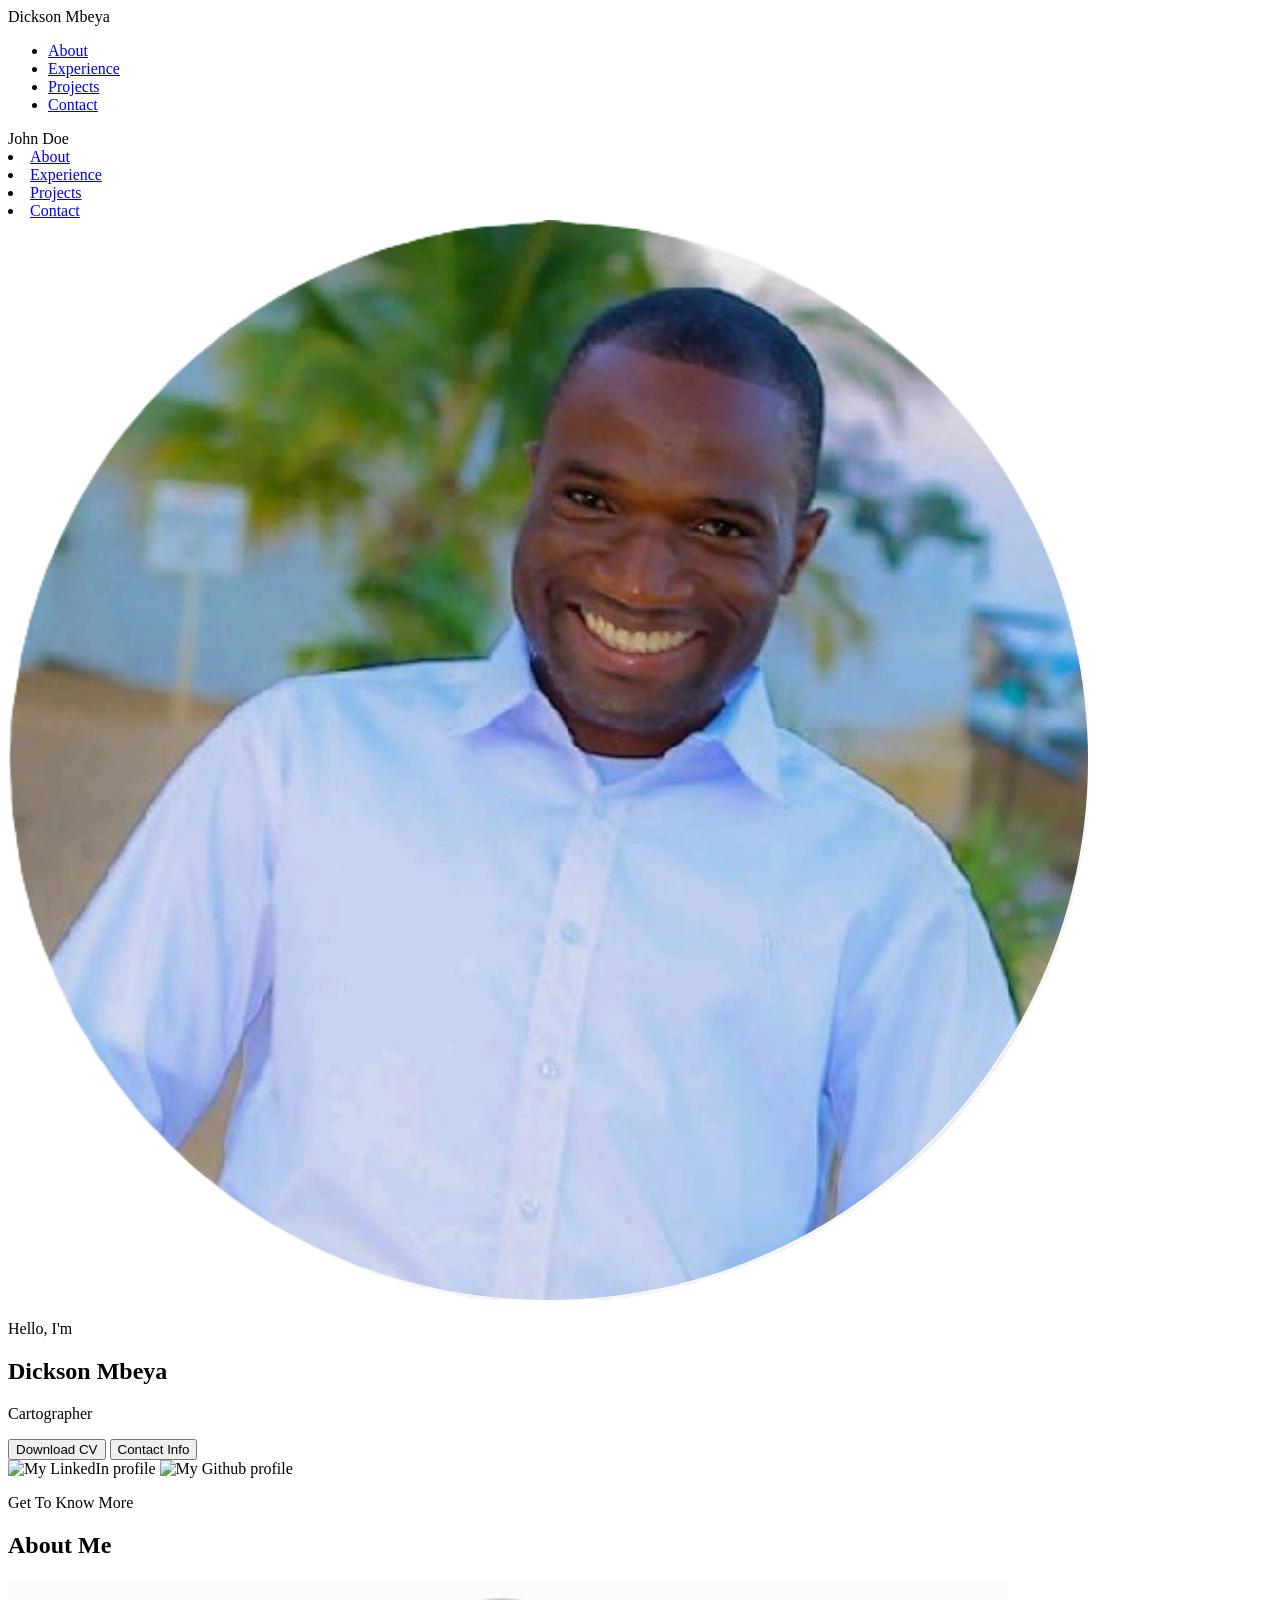
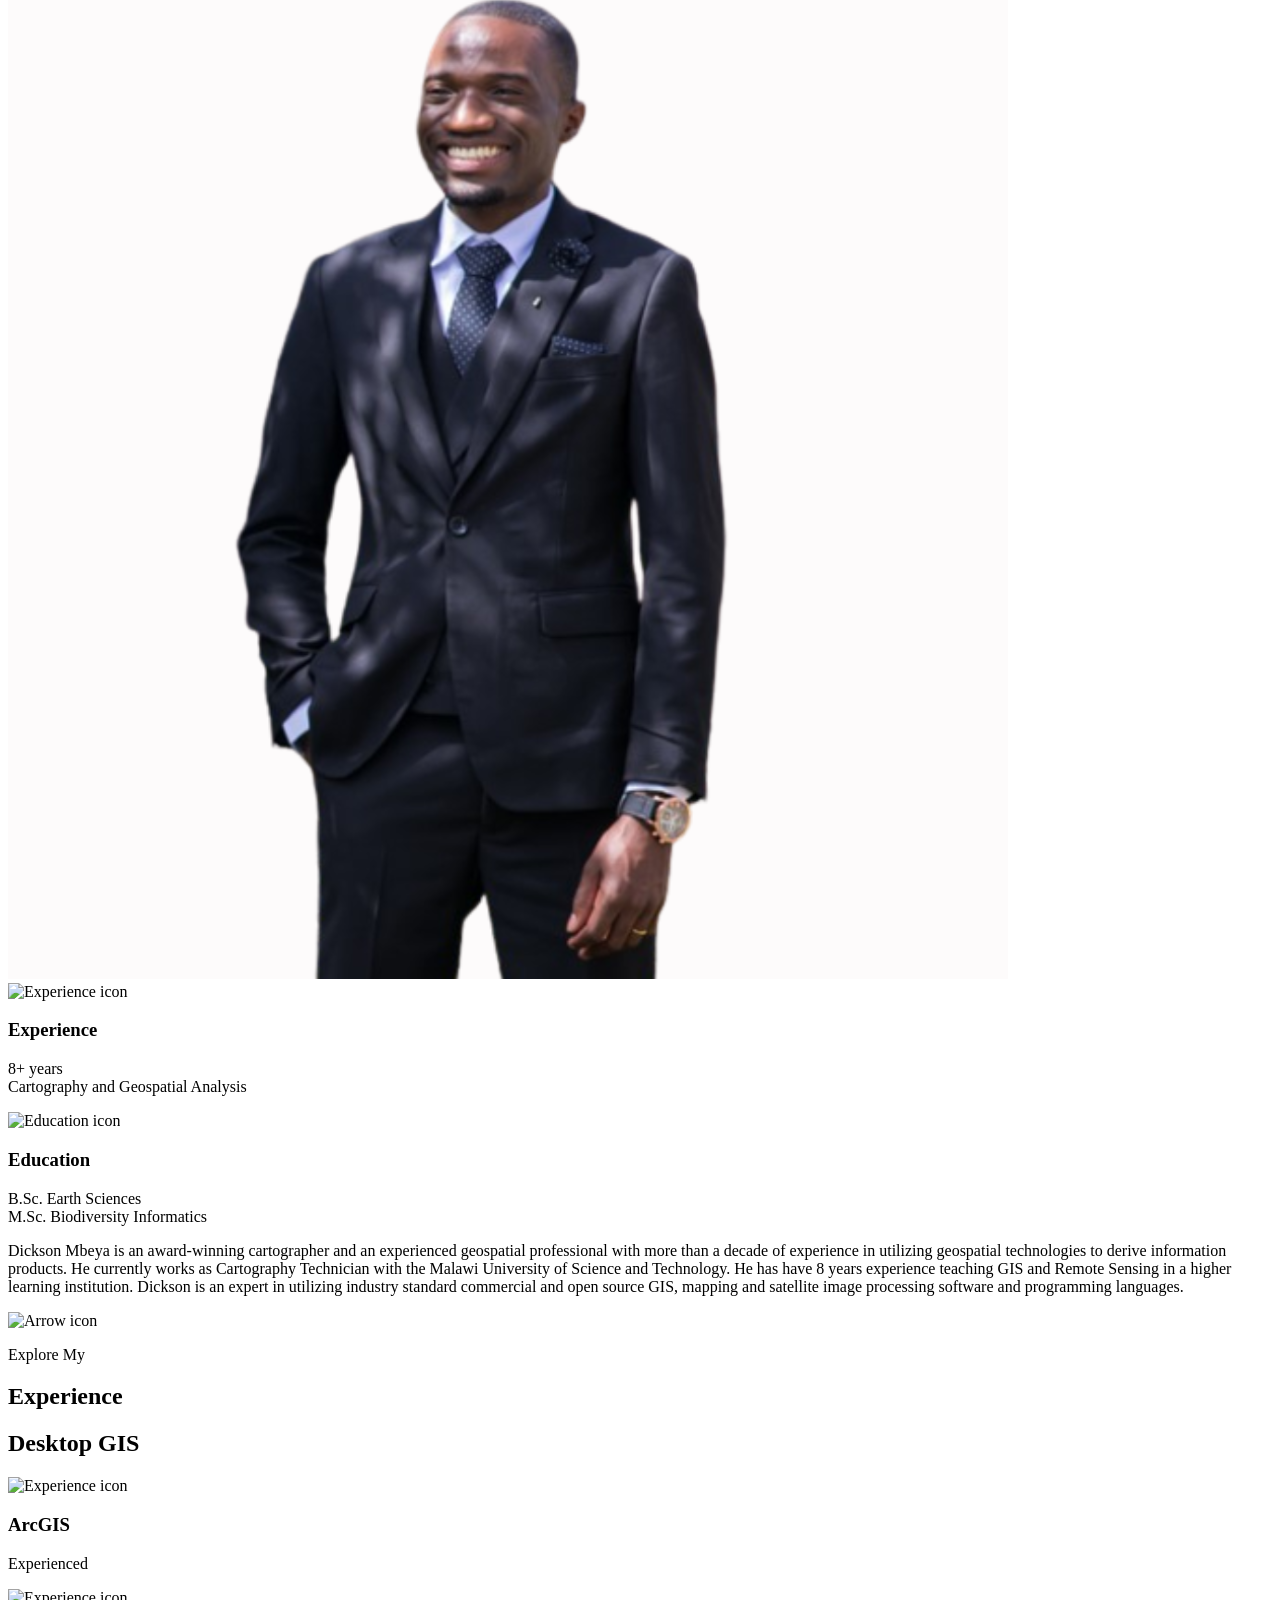
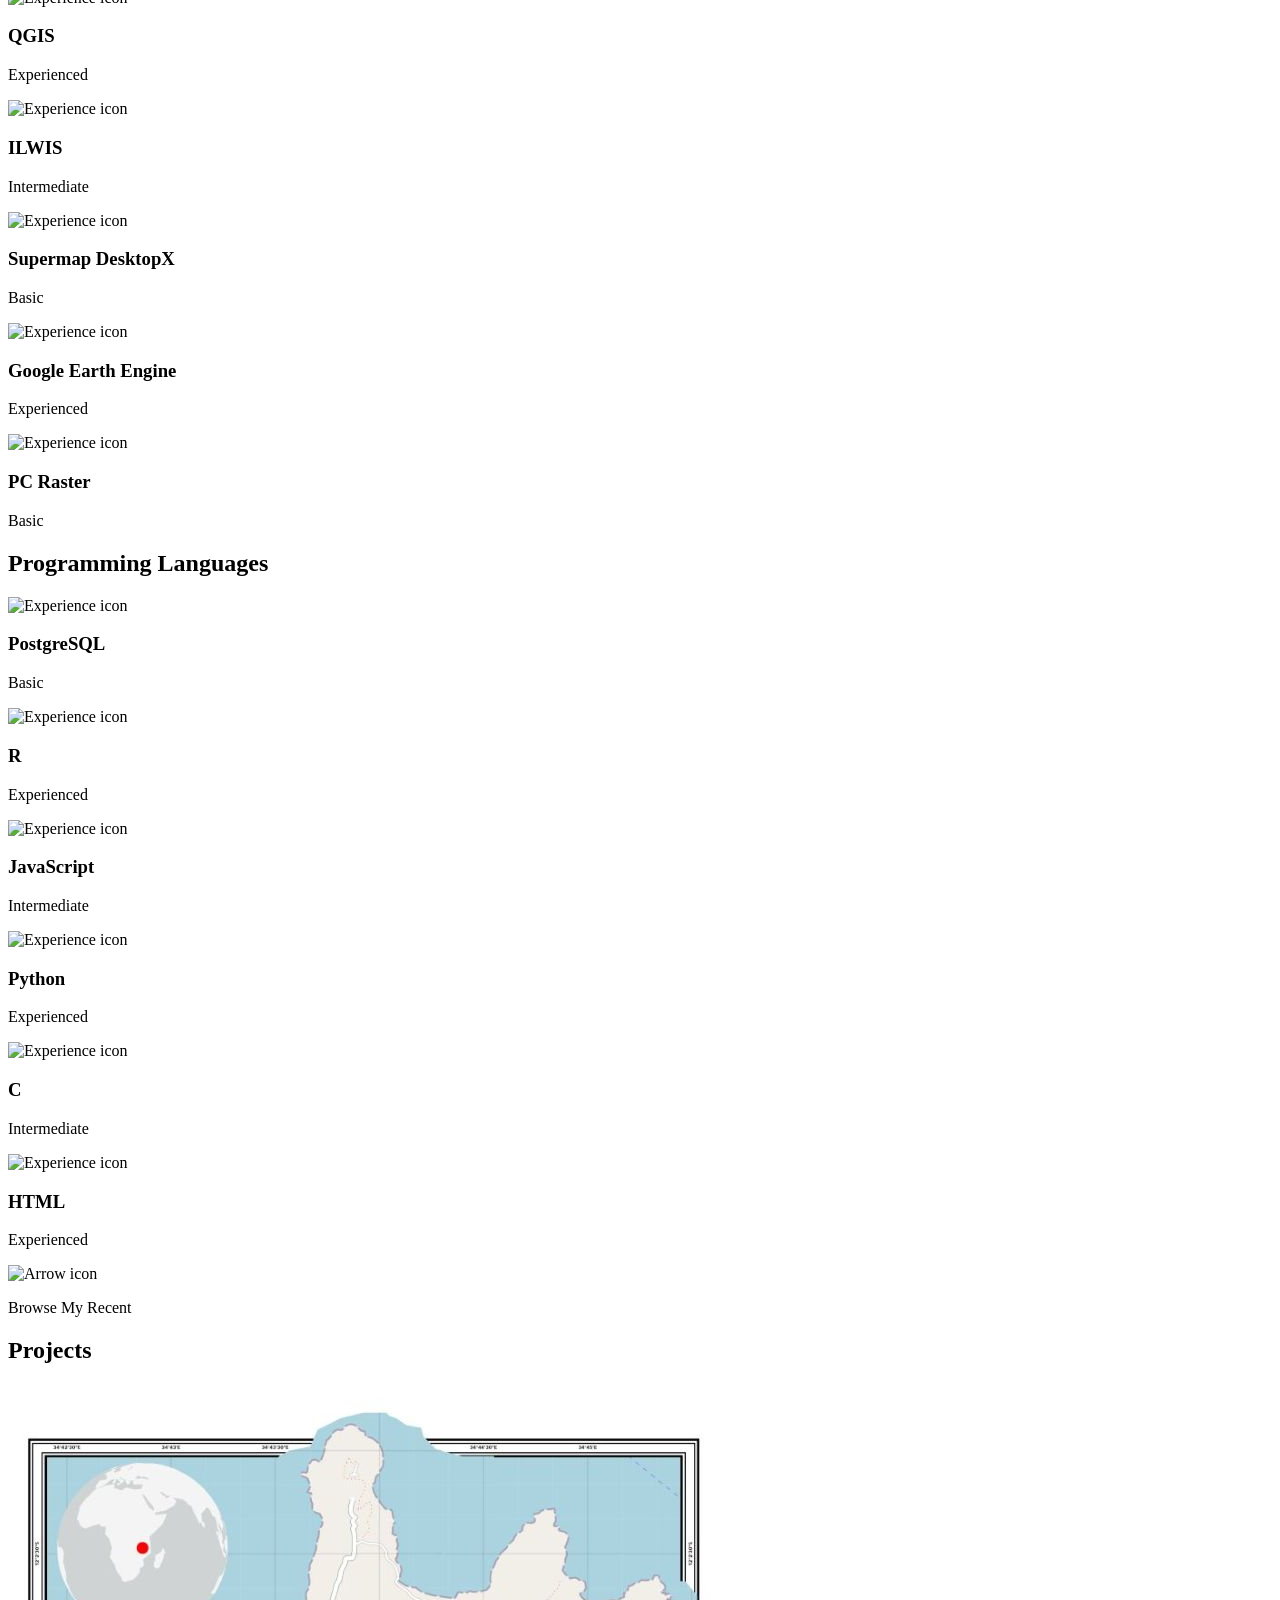
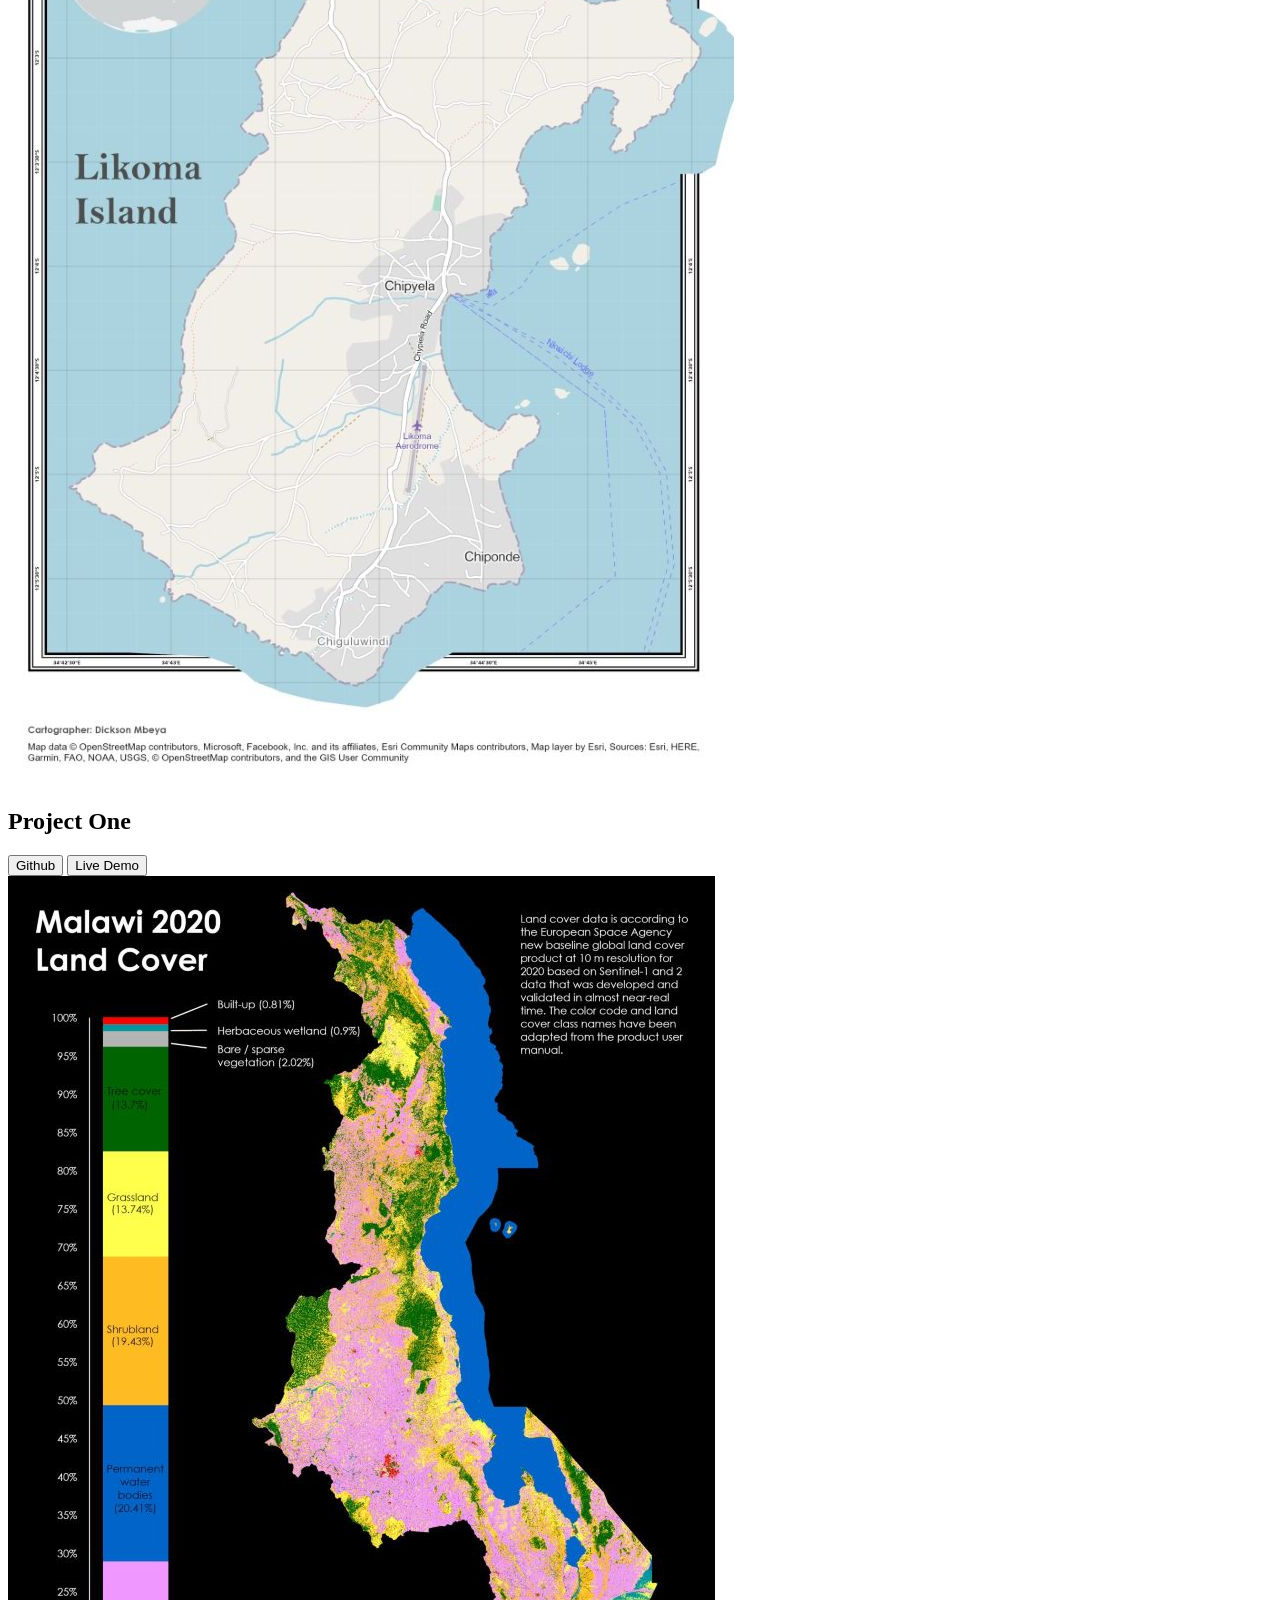
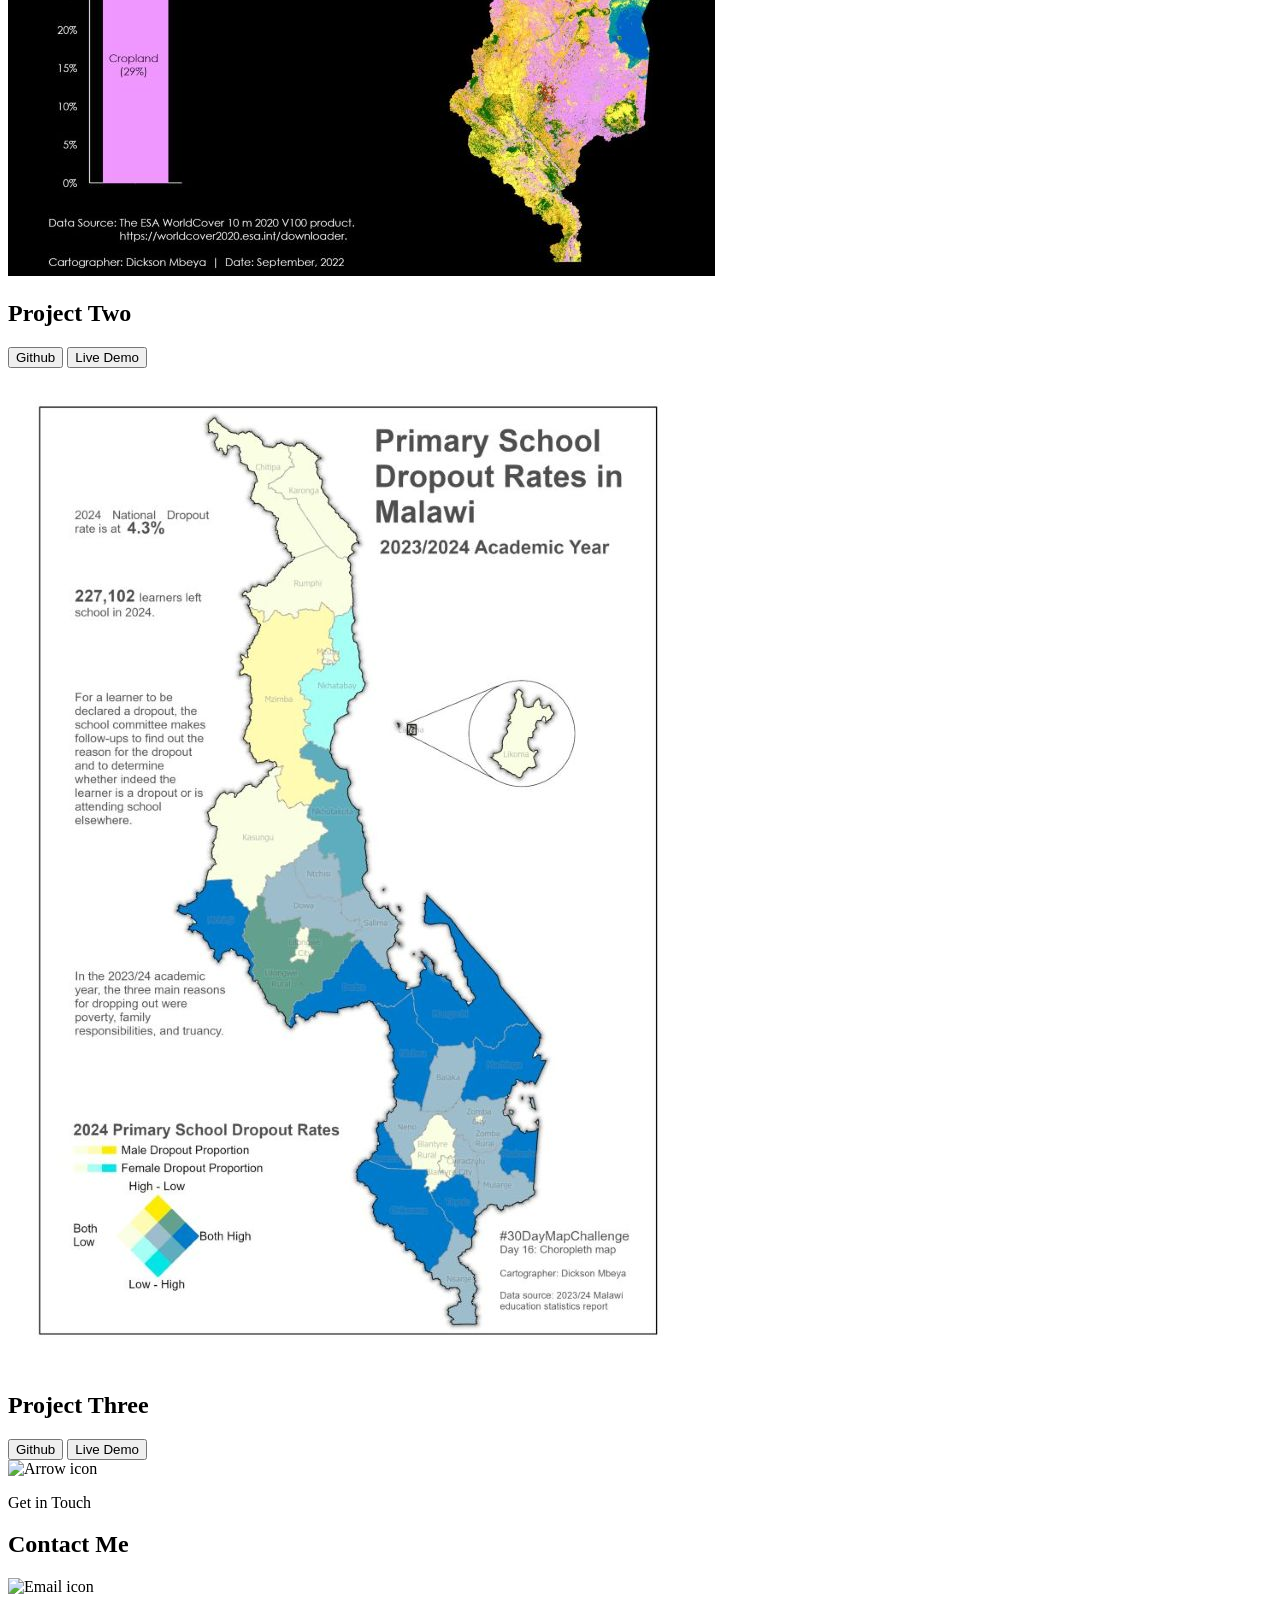
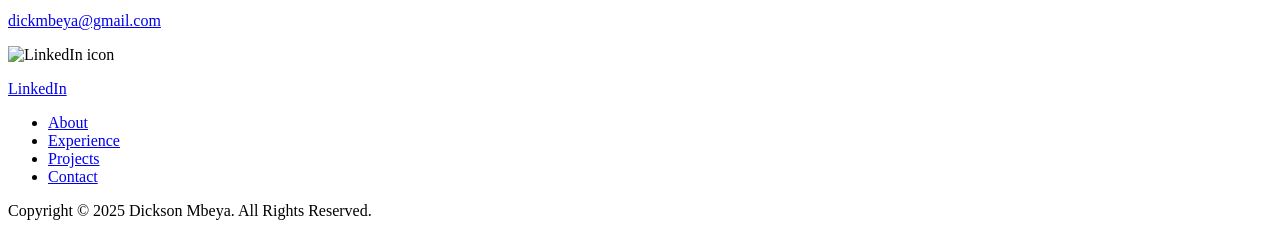
==== index.html @ e1d74cba "Add files via upload" ====
<!DOCTYPE html>
<html lang="en">
  <head>
    <meta charset="UTF-8" />
    <meta http-equiv="X-UA-Compatible" content="IE=edge" />
    <meta name="viewport" content="width=device-width, initial-scale=1.0" />
    <title>My Portfolio</title>
    <link rel="stylesheet" href="style.css" />
    <link rel="stylesheet" href="mediaqueries.css" />
  </head>
  <body>
    <nav id="desktop-nav">
      <div class="logo">Dickson Mbeya</div>
      <div>
        <ul class="nav-links">
          <li><a href="#about">About</a></li>
          <li><a href="#experience">Experience</a></li>
          <li><a href="#projects">Projects</a></li>
          <li><a href="#contact">Contact</a></li>
        </ul>
      </div>
    </nav>
    <nav id="hamburger-nav">
      <div class="logo">John Doe</div>
      <div class="hamburger-menu">
        <div class="hamburger-icon" onclick="toggleMenu()">
          <span></span>
          <span></span>
          <span></span>
        </div>
        <div class="menu-links">
          <li><a href="#about" onclick="toggleMenu()">About</a></li>
          <li><a href="#experience" onclick="toggleMenu()">Experience</a></li>
          <li><a href="#projects" onclick="toggleMenu()">Projects</a></li>
          <li><a href="#contact" onclick="toggleMenu()">Contact</a></li>
        </div>
      </div>
    </nav>
    <section id="profile">
      <div class="section__pic-container">
        <img src="./assets/profile-picture.png" alt="Dickson Mbeya profile picture" />
      </div>
      <div class="section__text">
        <p class="section__text__p1">Hello, I'm</p>
        <h1 class="title">Dickson Mbeya</h1>
        <p class="section__text__p2">Cartographer</p>
        <div class="btn-container">
          <button
            class="btn btn-color-2"
            onclick="window.open('./assets/dickson-mbeya-resume.pdf')"
          >
            Download CV
          </button>
          <button class="btn btn-color-1" onclick="location.href='#contact'">
            Contact Info
          </button>
        </div>
        <div id="socials-container">
          <img
            src="./assets/linkedin.png"
            alt="My LinkedIn profile"
            class="icon"
            onclick="location.href='https://linkedin.com/in/dickson-mbeya'"
          />
          <img
            src="./assets/github.png"
            alt="My Github profile"
            class="icon"
            onclick="location.href='https://github.com/dickson-mbeya'"
          />
        </div>
      </div>
    </section>
    <section id="about">
      <p class="section__text__p1">Get To Know More</p>
      <h1 class="title">About Me</h1>
      <div class="section-container">
        <div class="section__pic-container">
          <img
            src="./assets/about-picture.png"
            alt="Profile picture"
            class="about-pic"
          />
        </div>
        <div class="about-details-container">
          <div class="about-containers">
            <div class="details-container">
              <img
                src="./assets/experience.png"
                alt="Experience icon"
                class="icon"
              />
              <h3>Experience</h3>
              <p>8+ years <br />Cartography and Geospatial Analysis</p>
            </div>
            <div class="details-container">
              <img
                src="./assets/education.png"
                alt="Education icon"
                class="icon"
              />
              <h3>Education</h3>
              <p>B.Sc. Earth Sciences<br />M.Sc. Biodiversity Informatics</p>
            </div>
          </div>
          <div class="text-container">
            <p>
              Dickson Mbeya is an award-winning cartographer and an experienced 
              geospatial professional with more than a decade of experience in 
              utilizing geospatial technologies to derive information products. 
              He currently works as Cartography Technician with the Malawi
              University of Science and Technology. 
              He has have 8 years experience teaching GIS and Remote Sensing in 
              a higher learning institution. Dickson is an expert in utilizing
              industry standard commercial and open source GIS, mapping and 
              satellite image processing software and programming languages.
            </p>
          </div>
        </div>
      </div>
      <img
        src="./assets/arrow.png"
        alt="Arrow icon"
        class="icon arrow"
        onclick="location.href='./#experience'"
      />
    </section>
    <section id="experience">
      <p class="section__text__p1">Explore My</p>
      <h1 class="title">Experience</h1>
      <div class="experience-details-container">
        <div class="about-containers">
          <div class="details-container">
            <h2 class="experience-sub-title">Desktop GIS</h2>
            <div class="article-container">
              <article>
                <img
                  src="./assets/checkmark.png"
                  alt="Experience icon"
                  class="icon"
                />
                <div>
                  <h3>ArcGIS</h3>
                  <p>Experienced</p>
                </div>
              </article>
              <article>
                <img
                  src="./assets/checkmark.png"
                  alt="Experience icon"
                  class="icon"
                />
                <div>
                  <h3>QGIS</h3>
                  <p>Experienced</p>
                </div>
              </article>
              <article>
                <img
                  src="./assets/checkmark.png"
                  alt="Experience icon"
                  class="icon"
                />
                <div>
                  <h3>ILWIS</h3>
                  <p>Intermediate</p>
                </div>
              </article>
              <article>
                <img
                  src="./assets/checkmark.png"
                  alt="Experience icon"
                  class="icon"
                />
                <div>
                  <h3>Supermap DesktopX</h3>
                  <p>Basic</p>
                </div>
              </article>
              <article>
                <img
                  src="./assets/checkmark.png"
                  alt="Experience icon"
                  class="icon"
                />
                <div>
                  <h3>Google Earth Engine</h3>
                  <p>Experienced</p>
                </div>
              </article>
              <article>
                <img
                  src="./assets/checkmark.png"
                  alt="Experience icon"
                  class="icon"
                />
                <div>
                  <h3>PC Raster</h3>
                  <p>Basic</p>
                </div>
              </article>
            </div>
          </div>
          <div class="details-container">
            <h2 class="experience-sub-title">Programming Languages</h2>
            <div class="article-container">
              <article>
                <img
                  src="./assets/checkmark.png"
                  alt="Experience icon"
                  class="icon"
                />
                <div>
                  <h3>PostgreSQL</h3>
                  <p>Basic</p>
                </div>
              </article>
              <article>
                <img
                  src="./assets/checkmark.png"
                  alt="Experience icon"
                  class="icon"
                />
                <div>
                  <h3>R</h3>
                  <p>Experienced</p>
                </div>
              </article>
              <article>
                <img
                  src="./assets/checkmark.png"
                  alt="Experience icon"
                  class="icon"
                />
                <div>
                  <h3>JavaScript</h3>
                  <p>Intermediate</p>
                </div>
              </article>
              <article>
                <img
                  src="./assets/checkmark.png"
                  alt="Experience icon"
                  class="icon"
                />
                <div>
                  <h3>Python</h3>
                  <p>Experienced</p>
                </div>
              </article>
                            <article>
                <img
                  src="./assets/checkmark.png"
                  alt="Experience icon"
                  class="icon"
                />
                <div>
                  <h3>C</h3>
                  <p>Intermediate</p>
                </div>
              </article>
                            <article>
                <img
                  src="./assets/checkmark.png"
                  alt="Experience icon"
                  class="icon"
                />
                <div>
                  <h3>HTML</h3>
                  <p>Experienced</p>
                </div>
              </article>
            </div>
          </div>
        </div>
      </div>
      <img
        src="./assets/arrow.png"
        alt="Arrow icon"
        class="icon arrow"
        onclick="location.href='./#projects'"
      />
    </section>
    <section id="projects">
      <p class="section__text__p1">Browse My Recent</p>
      <h1 class="title">Projects</h1>
      <div class="experience-details-container">
        <div class="about-containers">
          <div class="details-container color-container">
            <div class="article-container">
              <img
                src="./assets/likoma.jpg"
                alt="Map for African cities"
                class="project-img"
              />
            </div>
            <h2 class="experience-sub-title project-title">Project One</h2>
            <div class="btn-container">
              <button
                class="btn btn-color-2 project-btn"
                onclick="location.href='https://github.com/'"
              >
                Github
              </button>
              <button
                class="btn btn-color-2 project-btn"
                onclick="location.href='https://github.com/'"
              >
                Live Demo
              </button>
            </div>
          </div>
          <div class="details-container color-container">
            <div class="article-container">
              <img
                src="./assets/landcover.jpg"
                alt="Project 2"
                class="project-img"
              />
            </div>
            <h2 class="experience-sub-title project-title">Project Two</h2>
            <div class="btn-container">
              <button
                class="btn btn-color-2 project-btn"
                onclick="location.href='https://github.com/'"
              >
                Github
              </button>
              <button
                class="btn btn-color-2 project-btn"
                onclick="location.href='https://github.com/'"
              >
                Live Demo
              </button>
            </div>
          </div>
          <div class="details-container color-container">
            <div class="article-container">
              <img
                src="./assets/mw-schools.jpg"
                alt="Project 3"
                class="project-img"
              />
            </div>
            <h2 class="experience-sub-title project-title">Project Three</h2>
            <div class="btn-container">
              <button
                class="btn btn-color-2 project-btn"
                onclick="location.href='https://github.com/'"
              >
                Github
              </button>
              <button
                class="btn btn-color-2 project-btn"
                onclick="location.href='https://github.com/'"
              >
                Live Demo
              </button>
            </div>
          </div>
        </div>
      </div>
      <img
        src="./assets/arrow.png"
        alt="Arrow icon"
        class="icon arrow"
        onclick="location.href='./#contact'"
      />
    </section>
    <section id="contact">
      <p class="section__text__p1">Get in Touch</p>
      <h1 class="title">Contact Me</h1>
      <div class="contact-info-upper-container">
        <div class="contact-info-container">
          <img
            src="./assets/email.png"
            alt="Email icon"
            class="icon contact-icon email-icon"
          />
          <p><a href="mailto:examplemail@gmail.com">dickmbeya@gmail.com</a></p>
        </div>
        <div class="contact-info-container">
          <img
            src="./assets/linkedin.png"
            alt="LinkedIn icon"
            class="icon contact-icon"
          />
          <p><a href="https://www.linkedin.com/in/dickson-mbeya">LinkedIn</a></p>
        </div>
      </div>
    </section>
    <footer>
      <nav>
        <div class="nav-links-container">
          <ul class="nav-links">
            <li><a href="#about">About</a></li>
            <li><a href="#experience">Experience</a></li>
            <li><a href="#projects">Projects</a></li>
            <li><a href="#contact">Contact</a></li>
          </ul>
        </div>
      </nav>
      <p>Copyright &#169; 2025 Dickson Mbeya. All Rights Reserved.</p>
    </footer>
    <script src="script.js"></script>
  </body>
</html>
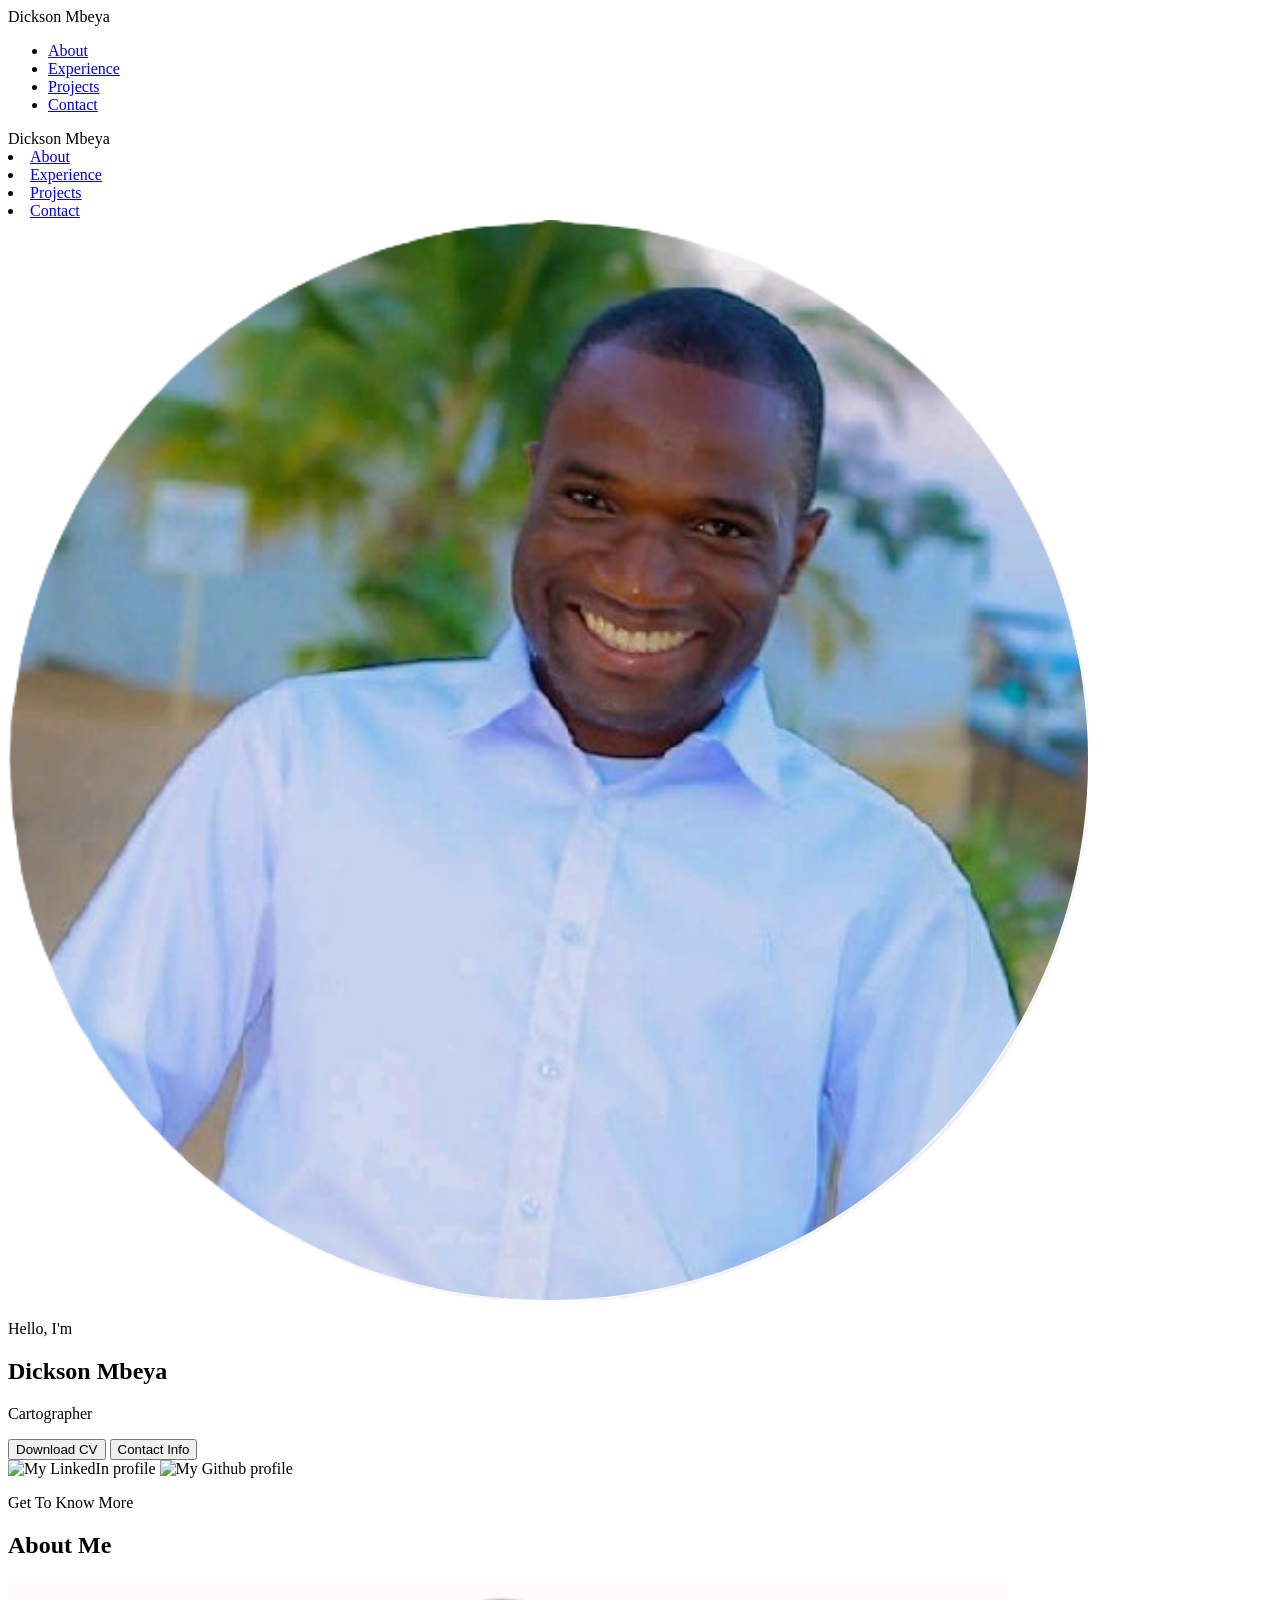
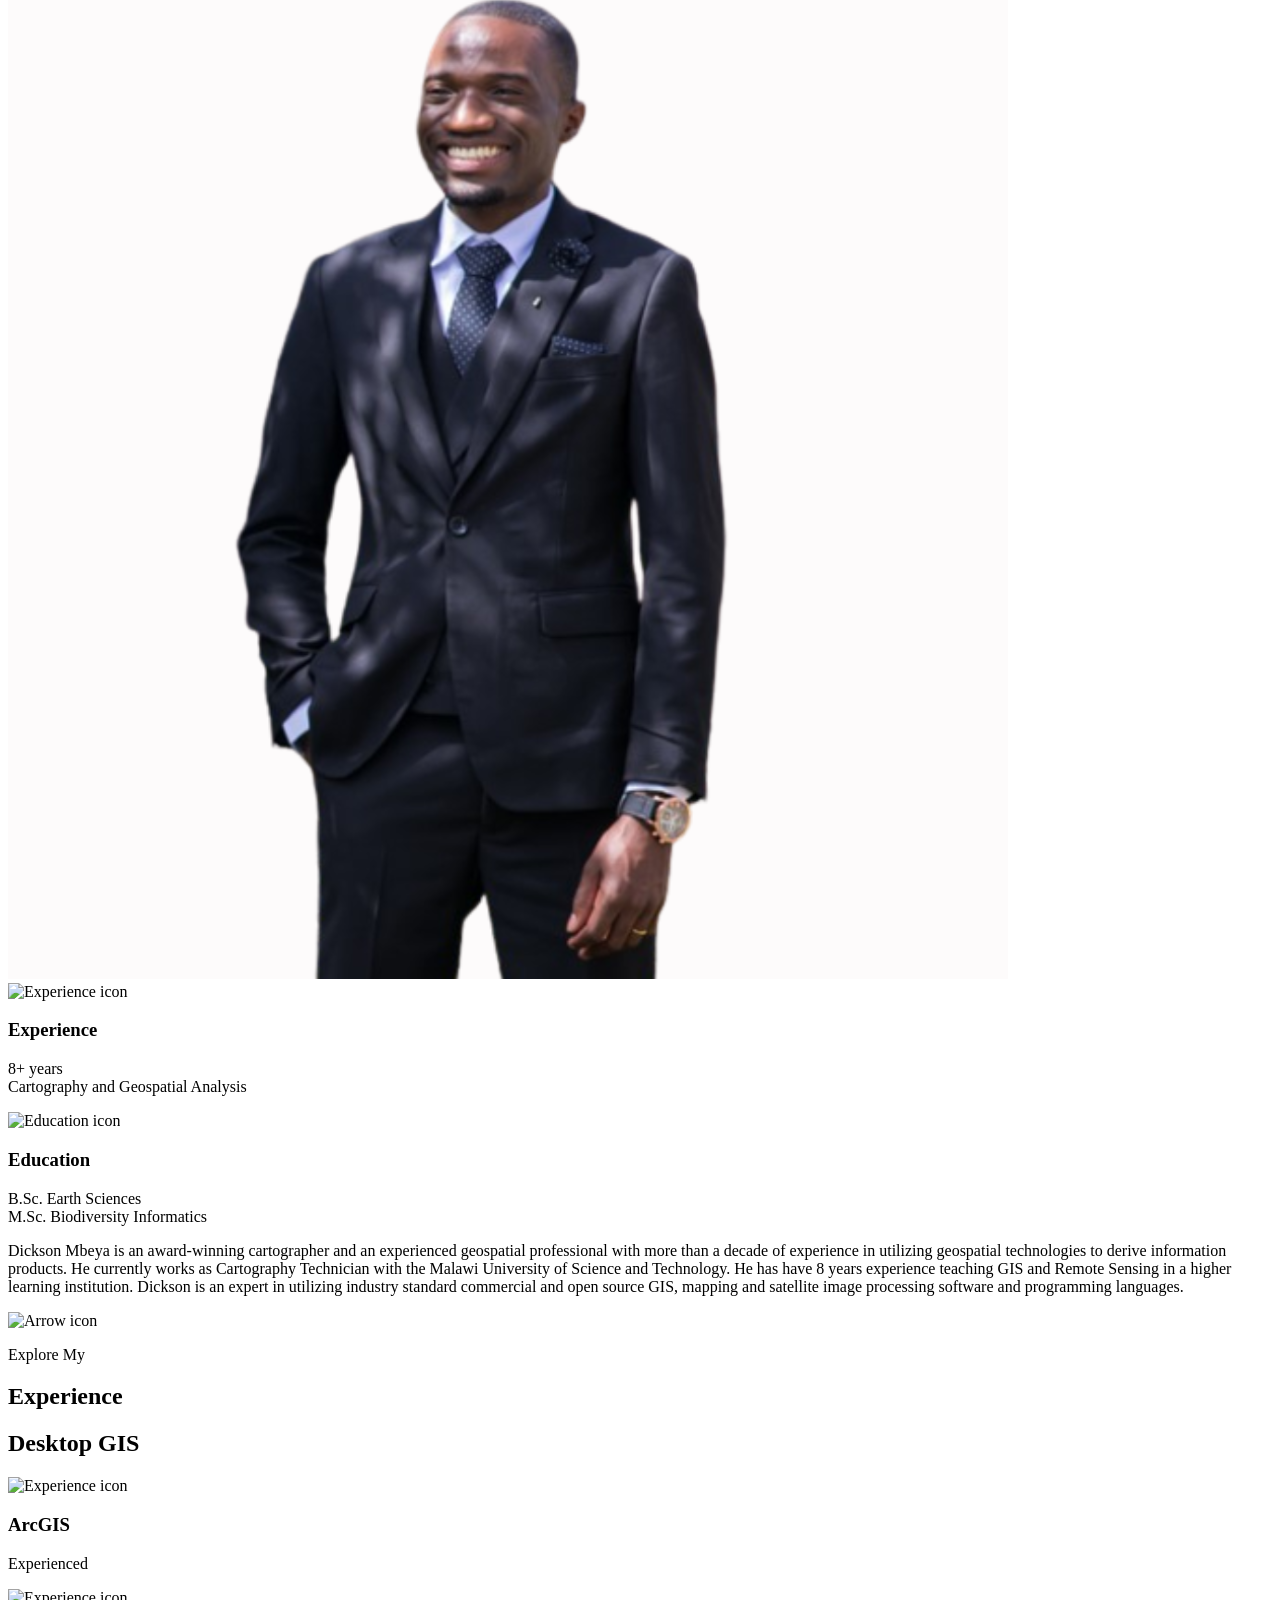
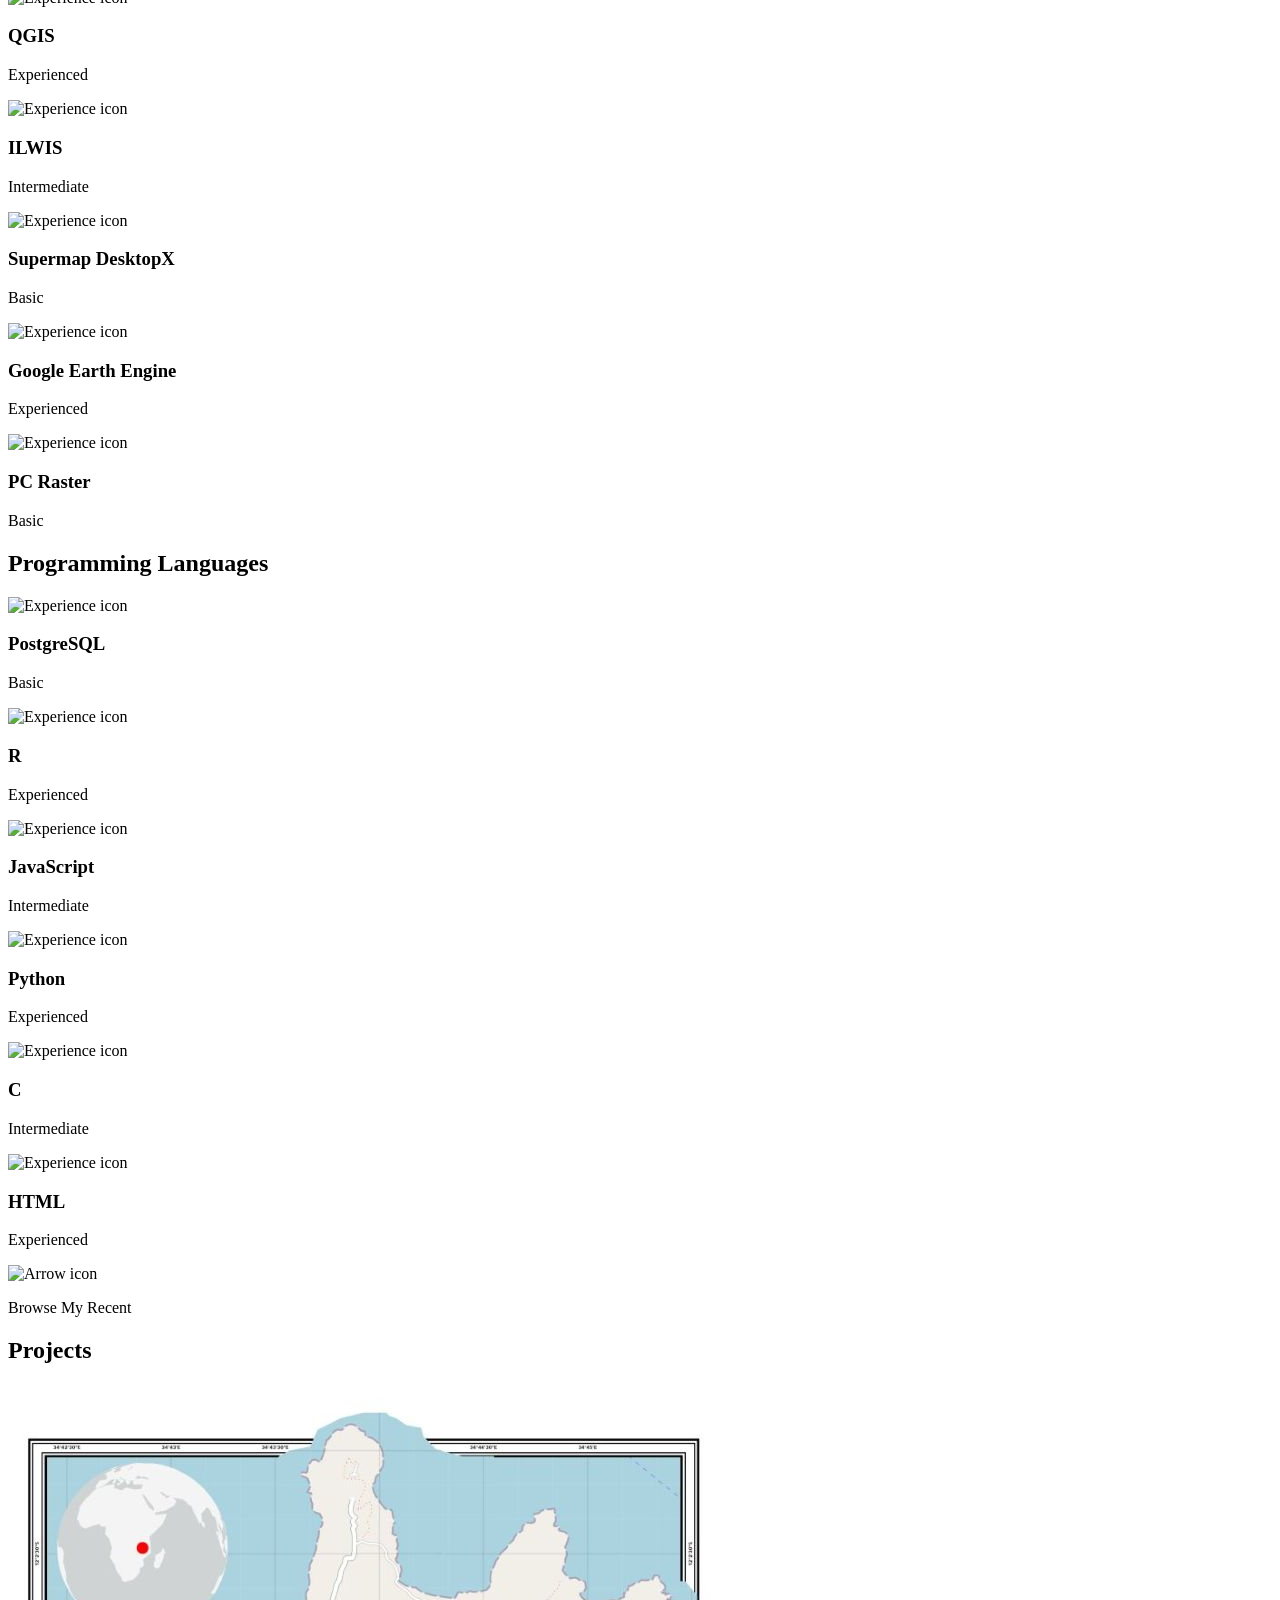
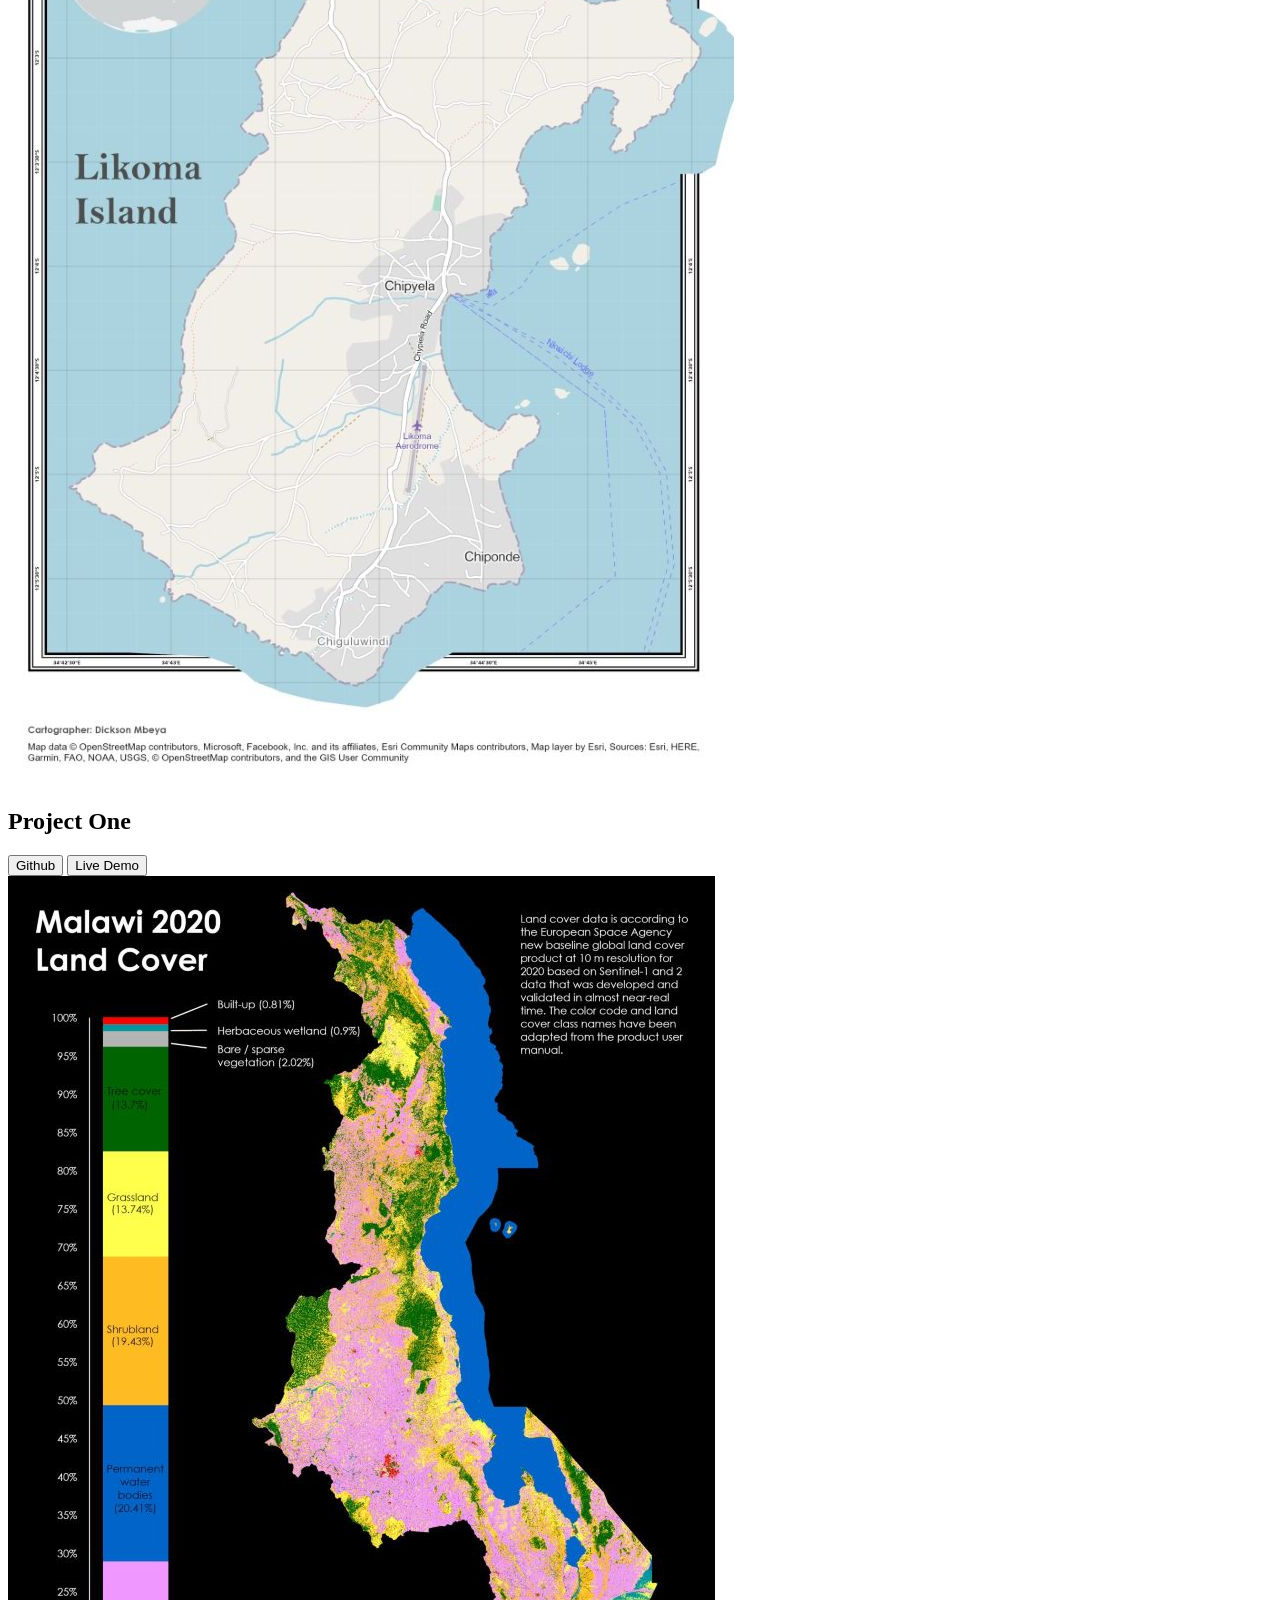
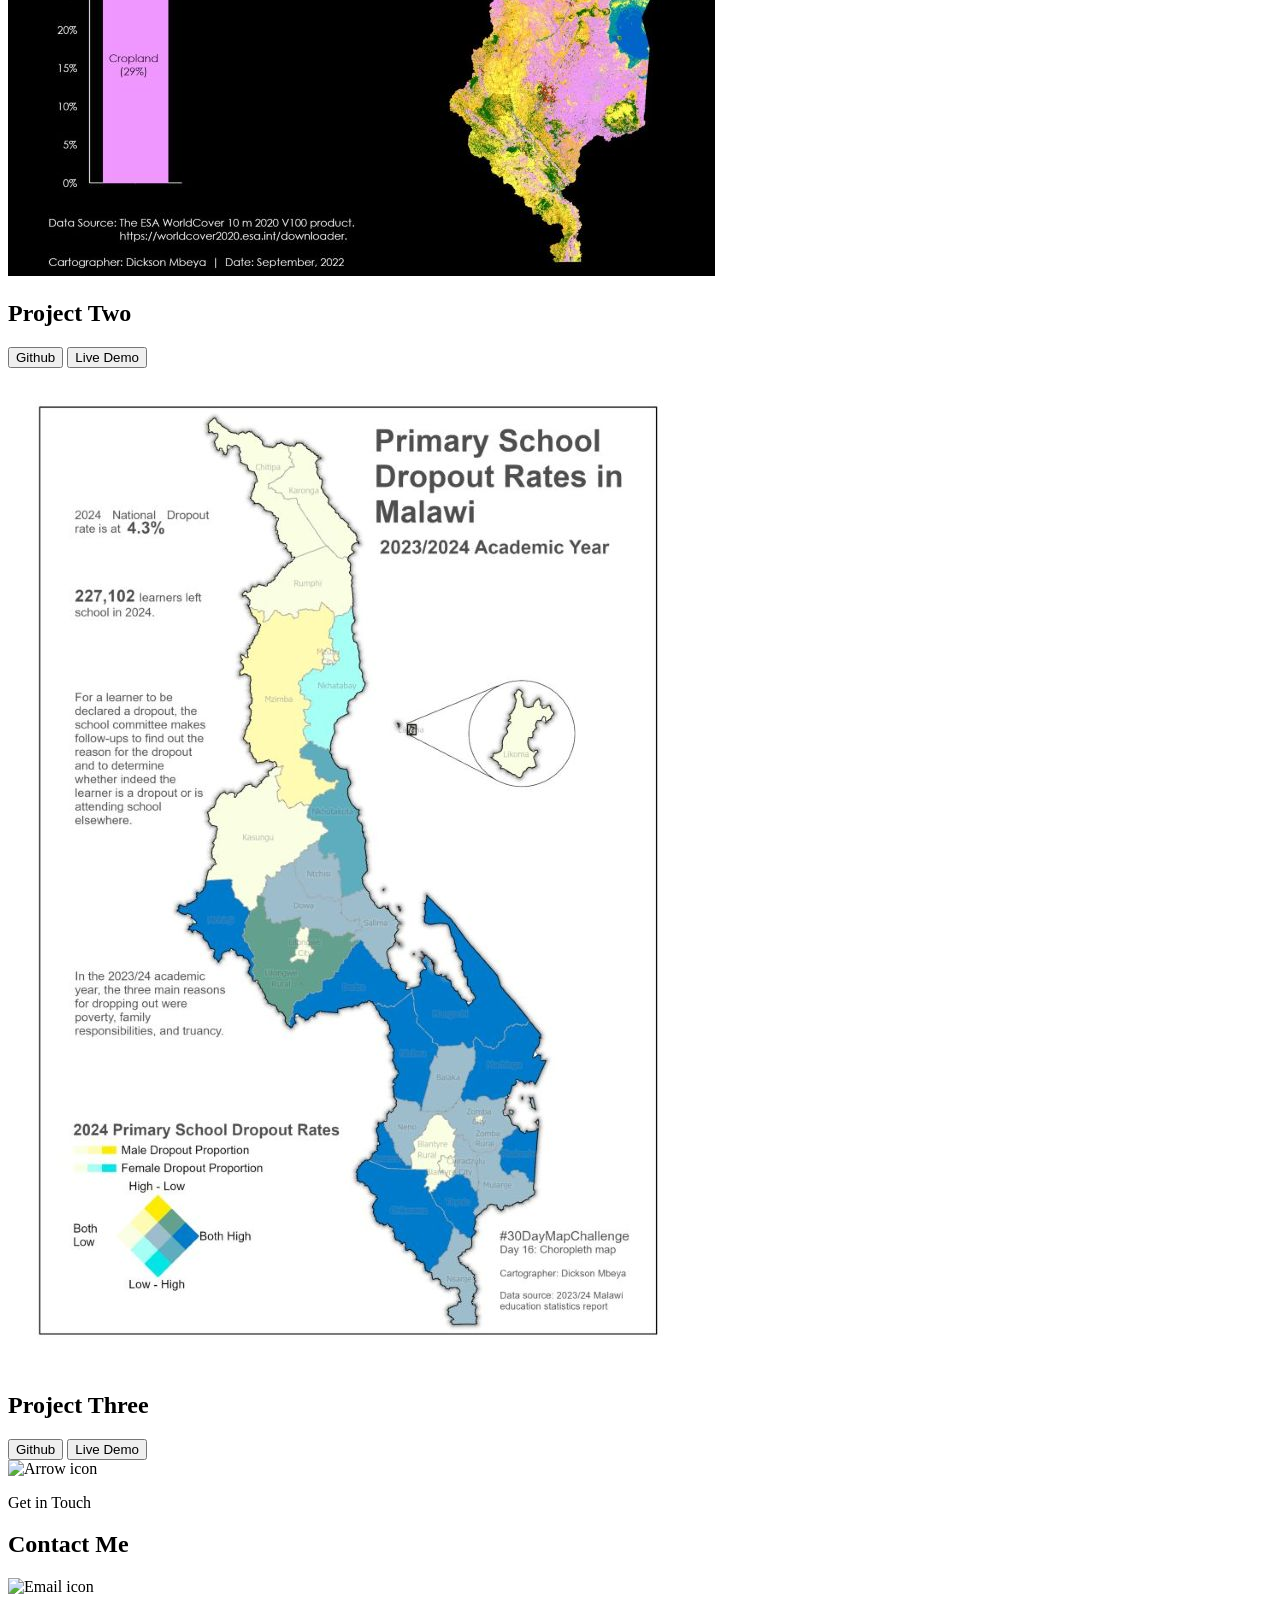
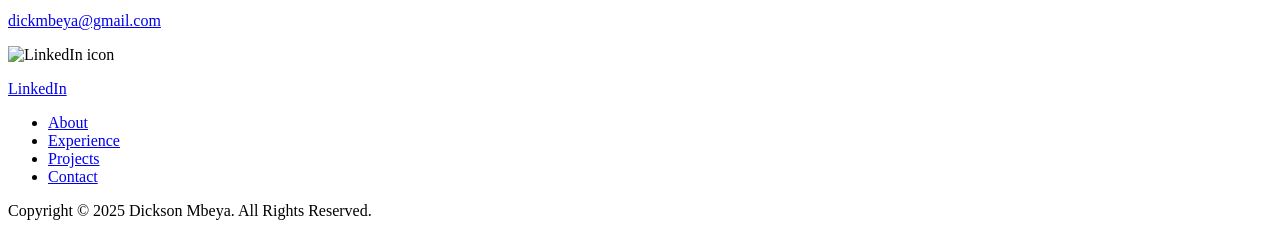
==== commit f52133f4: "Update index.html" ====
--- a/index.html
+++ b/index.html
@@ -21,7 +21,7 @@
       </div>
     </nav>
     <nav id="hamburger-nav">
-      <div class="logo">John Doe</div>
+      <div class="logo">Dickson Mbeya</div>
       <div class="hamburger-menu">
         <div class="hamburger-icon" onclick="toggleMenu()">
           <span></span>
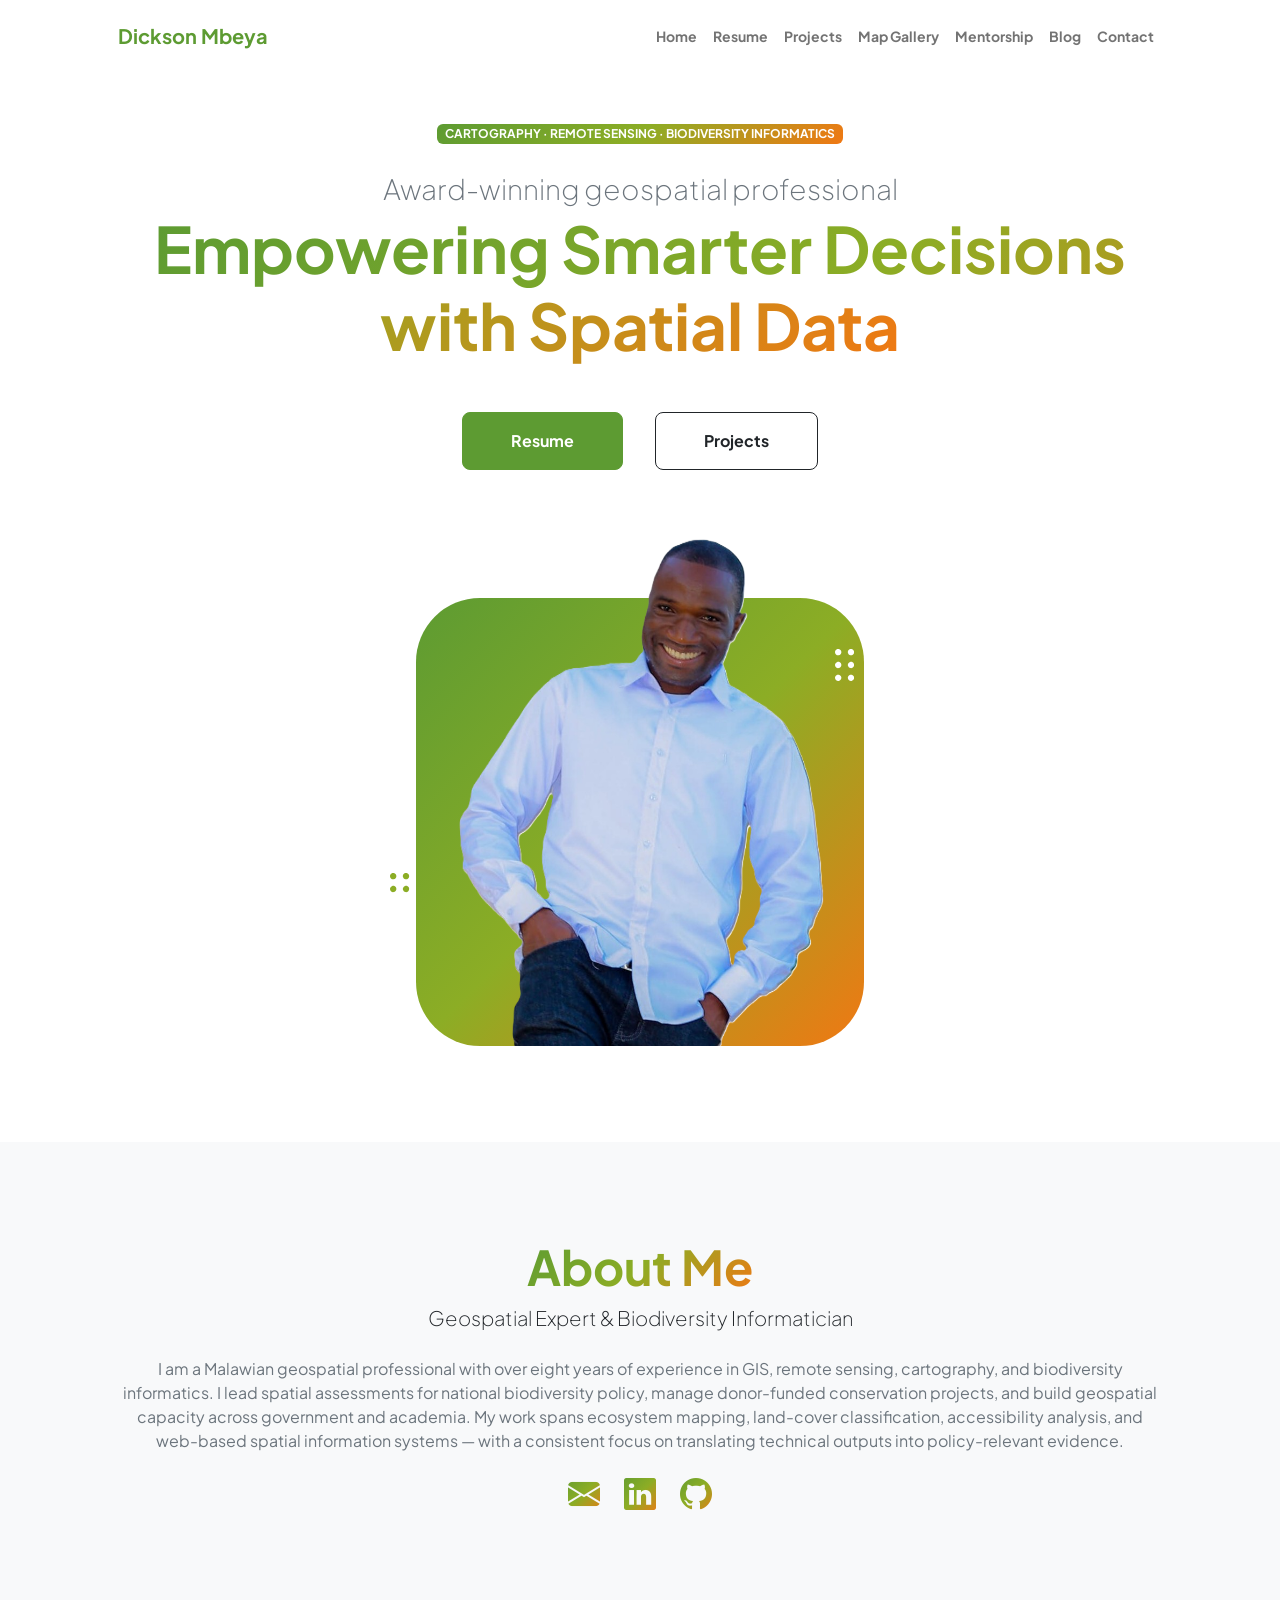
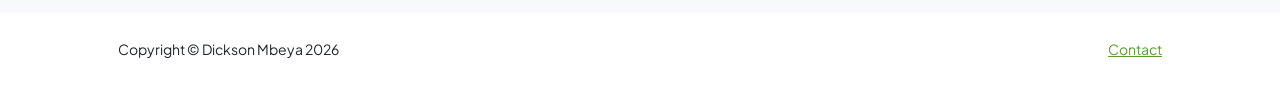
==== commit 79939c50: "Update site with new portfolio" ====
--- a/index.html
+++ b/index.html
@@ -1,407 +1,117 @@
 <!DOCTYPE html>
 <html lang="en">
-  <head>
-    <meta charset="UTF-8" />
-    <meta http-equiv="X-UA-Compatible" content="IE=edge" />
-    <meta name="viewport" content="width=device-width, initial-scale=1.0" />
-    <title>My Portfolio</title>
-    <link rel="stylesheet" href="style.css" />
-    <link rel="stylesheet" href="mediaqueries.css" />
-  </head>
-  <body>
-    <nav id="desktop-nav">
-      <div class="logo">Dickson Mbeya</div>
-      <div>
-        <ul class="nav-links">
-          <li><a href="#about">About</a></li>
-          <li><a href="#experience">Experience</a></li>
-          <li><a href="#projects">Projects</a></li>
-          <li><a href="#contact">Contact</a></li>
-        </ul>
-      </div>
-    </nav>
-    <nav id="hamburger-nav">
-      <div class="logo">Dickson Mbeya</div>
-      <div class="hamburger-menu">
-        <div class="hamburger-icon" onclick="toggleMenu()">
-          <span></span>
-          <span></span>
-          <span></span>
-        </div>
-        <div class="menu-links">
-          <li><a href="#about" onclick="toggleMenu()">About</a></li>
-          <li><a href="#experience" onclick="toggleMenu()">Experience</a></li>
-          <li><a href="#projects" onclick="toggleMenu()">Projects</a></li>
-          <li><a href="#contact" onclick="toggleMenu()">Contact</a></li>
-        </div>
-      </div>
-    </nav>
-    <section id="profile">
-      <div class="section__pic-container">
-        <img src="./assets/profile-picture.png" alt="Dickson Mbeya profile picture" />
-      </div>
-      <div class="section__text">
-        <p class="section__text__p1">Hello, I'm</p>
-        <h1 class="title">Dickson Mbeya</h1>
-        <p class="section__text__p2">Cartographer</p>
-        <div class="btn-container">
-          <button
-            class="btn btn-color-2"
-            onclick="window.open('./assets/dickson-mbeya-resume.pdf')"
-          >
-            Download CV
-          </button>
-          <button class="btn btn-color-1" onclick="location.href='#contact'">
-            Contact Info
-          </button>
-        </div>
-        <div id="socials-container">
-          <img
-            src="./assets/linkedin.png"
-            alt="My LinkedIn profile"
-            class="icon"
-            onclick="location.href='https://linkedin.com/in/dickson-mbeya'"
-          />
-          <img
-            src="./assets/github.png"
-            alt="My Github profile"
-            class="icon"
-            onclick="location.href='https://github.com/dickson-mbeya'"
-          />
-        </div>
-      </div>
-    </section>
-    <section id="about">
-      <p class="section__text__p1">Get To Know More</p>
-      <h1 class="title">About Me</h1>
-      <div class="section-container">
-        <div class="section__pic-container">
-          <img
-            src="./assets/about-picture.png"
-            alt="Profile picture"
-            class="about-pic"
-          />
-        </div>
-        <div class="about-details-container">
-          <div class="about-containers">
-            <div class="details-container">
-              <img
-                src="./assets/experience.png"
-                alt="Experience icon"
-                class="icon"
-              />
-              <h3>Experience</h3>
-              <p>8+ years <br />Cartography and Geospatial Analysis</p>
+    <head>
+        <meta charset="utf-8" />
+        <meta name="viewport" content="width=device-width, initial-scale=1, shrink-to-fit=no" />
+        <meta name="description" content="Dickson Mbeya – Geospatial Expert, Cartography Technician and GIS Analyst based in Malawi." />
+        <meta name="author" content="Dickson Mbeya" />
+        <title>Dickson Mbeya | Geospatial Expert</title>
+        <link rel="icon" type="image/x-icon" href="assets/favicon.ico" />
+        <link rel="preconnect" href="https://fonts.googleapis.com" />
+        <link rel="preconnect" href="https://fonts.gstatic.com" crossorigin />
+        <link href="https://fonts.googleapis.com/css2?family=Plus+Jakarta+Sans:wght@100;200;300;400;500;600;700;800;900&display=swap" rel="stylesheet" />
+        <link href="https://cdn.jsdelivr.net/npm/bootstrap-icons@1.8.1/font/bootstrap-icons.css" rel="stylesheet" />
+        <link href="css/styles.css" rel="stylesheet" />
+    </head>
+    <body class="d-flex flex-column h-100">
+        <main class="flex-shrink-0">
+            <!-- Navigation-->
+            <nav class="navbar navbar-expand-lg navbar-light bg-white py-3">
+                <div class="container px-5">
+                    <a class="navbar-brand" href="index.html"><span class="fw-bolder text-primary">Dickson Mbeya</span></a>
+                    <button class="navbar-toggler" type="button" data-bs-toggle="collapse" data-bs-target="#navbarSupportedContent" aria-controls="navbarSupportedContent" aria-expanded="false" aria-label="Toggle navigation"><span class="navbar-toggler-icon"></span></button>
+                    <div class="collapse navbar-collapse" id="navbarSupportedContent">
+                        <ul class="navbar-nav ms-auto mb-2 mb-lg-0 small fw-bolder">
+                            <li class="nav-item"><a class="nav-link" href="index.html">Home</a></li>
+                            <li class="nav-item"><a class="nav-link" href="resume.html">Resume</a></li>
+                            <li class="nav-item"><a class="nav-link" href="projects.html">Projects</a></li>
+                            <li class="nav-item"><a class="nav-link" href="map-gallery.html">Map Gallery</a></li>
+                            <li class="nav-item"><a class="nav-link" href="mentorship.html">Mentorship</a></li>
+                            <li class="nav-item"><a class="nav-link" href="blog.html">Blog</a></li>
+                            <li class="nav-item"><a class="nav-link" href="contact.html">Contact</a></li>
+                        </ul>
+                    </div>
+                </div>
+            </nav>
+            <!-- Header-->
+            <header class="py-5">
+                <div class="container px-5 pb-5">
+                    <div class="row gx-5 align-items-center">
+                        <div class="col-xxl-5">
+                            <div class="text-center text-xxl-start">
+                                <div class="badge bg-gradient-primary-to-secondary text-white mb-4"><div class="text-uppercase">Cartography &middot; Remote Sensing &middot; Biodiversity Informatics</div></div>
+                                <div class="fs-3 fw-light text-muted">Award-winning geospatial professional</div>
+                                <h1 class="display-3 fw-bolder mb-5"><span class="text-gradient d-inline">Empowering Smarter Decisions with Spatial Data</span></h1>
+                                <div class="d-grid gap-3 d-sm-flex justify-content-sm-center justify-content-xxl-start mb-3">
+                                    <a class="btn btn-primary btn-lg px-5 py-3 me-sm-3 fs-6 fw-bolder" href="resume.html">Resume</a>
+                                    <a class="btn btn-outline-dark btn-lg px-5 py-3 fs-6 fw-bolder" href="projects.html">Projects</a>
+                                </div>
+                            </div>
+                        </div>
+                        <div class="col-xxl-7">
+                            <div class="d-flex justify-content-center mt-5 mt-xxl-0">
+                                <div class="profile bg-gradient-primary-to-secondary">
+                                    <img class="profile-img" src="assets/mbeya.png" alt="Dickson Mbeya" />
+                                    <div class="dots-1">
+                                        <svg version="1.1" xmlns="http://www.w3.org/2000/svg" xmlns:xlink="http://www.w3.org/1999/xlink" x="0px" y="0px" viewBox="0 0 191.6 1215.4" style="enable-background:new 0 0 191.6 1215.4" xml:space="preserve">
+                                            <g transform="translate(0.000000,1280.000000) scale(0.100000,-0.100000)">
+                                                <path d="M227.7,12788.6c-105-35-200-141-222-248c-43-206,163-412,369-369c155,32,275,190,260,339c-11,105-90,213-190,262C383.7,12801.6,289.7,12808.6,227.7,12788.6z"></path>
+                                                <path d="M1507.7,12788.6c-151-50-253-216-222-362c25-119,136-230,254-255c194-41,395,142,375,339c-11,105-90,213-190,262C1663.7,12801.6,1569.7,12808.6,1507.7,12788.6z"></path>
+                                                <path d="M227.7,11508.6c-105-35-200-141-222-248c-43-206,163-412,369-369c155,32,275,190,260,339c-11,105-90,213-190,262C383.7,11521.6,289.7,11528.6,227.7,11508.6z"></path>
+                                                <path d="M1507.7,11508.6c-151-50-253-216-222-362c25-119,136-230,254-255c194-41,395,142,375,339c-11,105-90,213-190,262C1663.7,11521.6,1569.7,11528.6,1507.7,11508.6z"></path>
+                                                <path d="M227.7,10228.6c-105-35-200-141-222-248c-43-206,163-412,369-369c155,32,275,190,260,339c-11,105-90,213-190,262C383.7,10241.6,289.7,10248.6,227.7,10228.6z"></path>
+                                                <path d="M1507.7,10228.6c-105-35-200-141-222-248c-43-206,163-412,369-369c155,32,275,190,260,339c-11,105-90,213-190,262C1663.7,10241.6,1569.7,10248.6,1507.7,10228.6z"></path>
+                                            </g>
+                                        </svg>
+                                    </div>
+                                    <div class="dots-4">
+                                        <svg version="1.1" xmlns="http://www.w3.org/2000/svg" xmlns:xlink="http://www.w3.org/1999/xlink" x="0px" y="0px" viewBox="0 0 191.6 1215.4" style="enable-background:new 0 0 191.6 1215.4" xml:space="preserve">
+                                            <g transform="translate(0.000000,1280.000000) scale(0.100000,-0.100000)">
+                                                <path d="M227.7,12788.6c-105-35-200-141-222-248c-43-206,163-412,369-369c155,32,275,190,260,339c-11,105-90,213-190,262C383.7,12801.6,289.7,12808.6,227.7,12788.6z"></path>
+                                                <path d="M1507.7,12788.6c-151-50-253-216-222-362c25-119,136-230,254-255c194-41,395,142,375,339c-11,105-90,213-190,262C1663.7,12801.6,1569.7,12808.6,1507.7,12788.6z"></path>
+                                                <path d="M227.7,11508.6c-105-35-200-141-222-248c-43-206,163-412,369-369c155,32,275,190,260,339c-11,105-90,213-190,262C383.7,11521.6,289.7,11528.6,227.7,11508.6z"></path>
+                                                <path d="M1507.7,11508.6c-151-50-253-216-222-362c25-119,136-230,254-255c194-41,395,142,375,339c-11,105-90,213-190,262C1663.7,11521.6,1569.7,11528.6,1507.7,11508.6z"></path>
+                                            </g>
+                                        </svg>
+                                    </div>
+                                </div>
+                            </div>
+                        </div>
+                    </div>
+                </div>
+            </header>
+            <!-- About Section-->
+            <section class="bg-light py-5">
+                <div class="container px-5">
+                    <div class="row gx-5 justify-content-center">
+                        <div class="col-xxl-8">
+                            <div class="text-center my-5">
+                                <h2 class="display-5 fw-bolder"><span class="text-gradient d-inline">About Me</span></h2>
+                                <p class="lead fw-light mb-4">Geospatial Expert &amp; Biodiversity Informatician</p>
+                                <p class="text-muted">I am a Malawian geospatial professional with over eight years of experience in GIS, remote sensing, cartography, and biodiversity informatics. I lead spatial assessments for national biodiversity policy, manage donor-funded conservation projects, and build geospatial capacity across government and academia. My work spans ecosystem mapping, land-cover classification, accessibility analysis, and web-based spatial information systems — with a consistent focus on translating technical outputs into policy-relevant evidence.</p>
+                                <div class="d-flex justify-content-center fs-2 gap-4">
+                                    <a class="text-gradient" href="mailto:dickmbeya@gmail.com"><i class="bi bi-envelope-fill"></i></a>
+                                    <a class="text-gradient" href="https://www.linkedin.com/in/dickson-mbeya" target="_blank"><i class="bi bi-linkedin"></i></a>
+                                    <a class="text-gradient" href="https://github.com/dicksonmbeya" target="_blank"><i class="bi bi-github"></i></a>
+                                </div>
+                            </div>
+                        </div>
+                    </div>
+                </div>
+            </section>
+        </main>
+        <!-- Footer-->
+        <footer class="bg-white py-4 mt-auto">
+            <div class="container px-5">
+                <div class="row align-items-center justify-content-between flex-column flex-sm-row">
+                    <div class="col-auto"><div class="small m-0">Copyright &copy; Dickson Mbeya 2026</div></div>
+                    <div class="col-auto">
+                        <a class="small" href="contact.html">Contact</a>
+                    </div>
+                </div>
             </div>
-            <div class="details-container">
-              <img
-                src="./assets/education.png"
-                alt="Education icon"
-                class="icon"
-              />
-              <h3>Education</h3>
-              <p>B.Sc. Earth Sciences<br />M.Sc. Biodiversity Informatics</p>
-            </div>
-          </div>
-          <div class="text-container">
-            <p>
-              Dickson Mbeya is an award-winning cartographer and an experienced 
-              geospatial professional with more than a decade of experience in 
-              utilizing geospatial technologies to derive information products. 
-              He currently works as Cartography Technician with the Malawi
-              University of Science and Technology. 
-              He has have 8 years experience teaching GIS and Remote Sensing in 
-              a higher learning institution. Dickson is an expert in utilizing
-              industry standard commercial and open source GIS, mapping and 
-              satellite image processing software and programming languages.
-            </p>
-          </div>
-        </div>
-      </div>
-      <img
-        src="./assets/arrow.png"
-        alt="Arrow icon"
-        class="icon arrow"
-        onclick="location.href='./#experience'"
-      />
-    </section>
-    <section id="experience">
-      <p class="section__text__p1">Explore My</p>
-      <h1 class="title">Experience</h1>
-      <div class="experience-details-container">
-        <div class="about-containers">
-          <div class="details-container">
-            <h2 class="experience-sub-title">Desktop GIS</h2>
-            <div class="article-container">
-              <article>
-                <img
-                  src="./assets/checkmark.png"
-                  alt="Experience icon"
-                  class="icon"
-                />
-                <div>
-                  <h3>ArcGIS</h3>
-                  <p>Experienced</p>
-                </div>
-              </article>
-              <article>
-                <img
-                  src="./assets/checkmark.png"
-                  alt="Experience icon"
-                  class="icon"
-                />
-                <div>
-                  <h3>QGIS</h3>
-                  <p>Experienced</p>
-                </div>
-              </article>
-              <article>
-                <img
-                  src="./assets/checkmark.png"
-                  alt="Experience icon"
-                  class="icon"
-                />
-                <div>
-                  <h3>ILWIS</h3>
-                  <p>Intermediate</p>
-                </div>
-              </article>
-              <article>
-                <img
-                  src="./assets/checkmark.png"
-                  alt="Experience icon"
-                  class="icon"
-                />
-                <div>
-                  <h3>Supermap DesktopX</h3>
-                  <p>Basic</p>
-                </div>
-              </article>
-              <article>
-                <img
-                  src="./assets/checkmark.png"
-                  alt="Experience icon"
-                  class="icon"
-                />
-                <div>
-                  <h3>Google Earth Engine</h3>
-                  <p>Experienced</p>
-                </div>
-              </article>
-              <article>
-                <img
-                  src="./assets/checkmark.png"
-                  alt="Experience icon"
-                  class="icon"
-                />
-                <div>
-                  <h3>PC Raster</h3>
-                  <p>Basic</p>
-                </div>
-              </article>
-            </div>
-          </div>
-          <div class="details-container">
-            <h2 class="experience-sub-title">Programming Languages</h2>
-            <div class="article-container">
-              <article>
-                <img
-                  src="./assets/checkmark.png"
-                  alt="Experience icon"
-                  class="icon"
-                />
-                <div>
-                  <h3>PostgreSQL</h3>
-                  <p>Basic</p>
-                </div>
-              </article>
-              <article>
-                <img
-                  src="./assets/checkmark.png"
-                  alt="Experience icon"
-                  class="icon"
-                />
-                <div>
-                  <h3>R</h3>
-                  <p>Experienced</p>
-                </div>
-              </article>
-              <article>
-                <img
-                  src="./assets/checkmark.png"
-                  alt="Experience icon"
-                  class="icon"
-                />
-                <div>
-                  <h3>JavaScript</h3>
-                  <p>Intermediate</p>
-                </div>
-              </article>
-              <article>
-                <img
-                  src="./assets/checkmark.png"
-                  alt="Experience icon"
-                  class="icon"
-                />
-                <div>
-                  <h3>Python</h3>
-                  <p>Experienced</p>
-                </div>
-              </article>
-                            <article>
-                <img
-                  src="./assets/checkmark.png"
-                  alt="Experience icon"
-                  class="icon"
-                />
-                <div>
-                  <h3>C</h3>
-                  <p>Intermediate</p>
-                </div>
-              </article>
-                            <article>
-                <img
-                  src="./assets/checkmark.png"
-                  alt="Experience icon"
-                  class="icon"
-                />
-                <div>
-                  <h3>HTML</h3>
-                  <p>Experienced</p>
-                </div>
-              </article>
-            </div>
-          </div>
-        </div>
-      </div>
-      <img
-        src="./assets/arrow.png"
-        alt="Arrow icon"
-        class="icon arrow"
-        onclick="location.href='./#projects'"
-      />
-    </section>
-    <section id="projects">
-      <p class="section__text__p1">Browse My Recent</p>
-      <h1 class="title">Projects</h1>
-      <div class="experience-details-container">
-        <div class="about-containers">
-          <div class="details-container color-container">
-            <div class="article-container">
-              <img
-                src="./assets/likoma.jpg"
-                alt="Map for African cities"
-                class="project-img"
-              />
-            </div>
-            <h2 class="experience-sub-title project-title">Project One</h2>
-            <div class="btn-container">
-              <button
-                class="btn btn-color-2 project-btn"
-                onclick="location.href='https://github.com/'"
-              >
-                Github
-              </button>
-              <button
-                class="btn btn-color-2 project-btn"
-                onclick="location.href='https://github.com/'"
-              >
-                Live Demo
-              </button>
-            </div>
-          </div>
-          <div class="details-container color-container">
-            <div class="article-container">
-              <img
-                src="./assets/landcover.jpg"
-                alt="Project 2"
-                class="project-img"
-              />
-            </div>
-            <h2 class="experience-sub-title project-title">Project Two</h2>
-            <div class="btn-container">
-              <button
-                class="btn btn-color-2 project-btn"
-                onclick="location.href='https://github.com/'"
-              >
-                Github
-              </button>
-              <button
-                class="btn btn-color-2 project-btn"
-                onclick="location.href='https://github.com/'"
-              >
-                Live Demo
-              </button>
-            </div>
-          </div>
-          <div class="details-container color-container">
-            <div class="article-container">
-              <img
-                src="./assets/mw-schools.jpg"
-                alt="Project 3"
-                class="project-img"
-              />
-            </div>
-            <h2 class="experience-sub-title project-title">Project Three</h2>
-            <div class="btn-container">
-              <button
-                class="btn btn-color-2 project-btn"
-                onclick="location.href='https://github.com/'"
-              >
-                Github
-              </button>
-              <button
-                class="btn btn-color-2 project-btn"
-                onclick="location.href='https://github.com/'"
-              >
-                Live Demo
-              </button>
-            </div>
-          </div>
-        </div>
-      </div>
-      <img
-        src="./assets/arrow.png"
-        alt="Arrow icon"
-        class="icon arrow"
-        onclick="location.href='./#contact'"
-      />
-    </section>
-    <section id="contact">
-      <p class="section__text__p1">Get in Touch</p>
-      <h1 class="title">Contact Me</h1>
-      <div class="contact-info-upper-container">
-        <div class="contact-info-container">
-          <img
-            src="./assets/email.png"
-            alt="Email icon"
-            class="icon contact-icon email-icon"
-          />
-          <p><a href="mailto:examplemail@gmail.com">dickmbeya@gmail.com</a></p>
-        </div>
-        <div class="contact-info-container">
-          <img
-            src="./assets/linkedin.png"
-            alt="LinkedIn icon"
-            class="icon contact-icon"
-          />
-          <p><a href="https://www.linkedin.com/in/dickson-mbeya">LinkedIn</a></p>
-        </div>
-      </div>
-    </section>
-    <footer>
-      <nav>
-        <div class="nav-links-container">
-          <ul class="nav-links">
-            <li><a href="#about">About</a></li>
-            <li><a href="#experience">Experience</a></li>
-            <li><a href="#projects">Projects</a></li>
-            <li><a href="#contact">Contact</a></li>
-          </ul>
-        </div>
-      </nav>
-      <p>Copyright &#169; 2025 Dickson Mbeya. All Rights Reserved.</p>
-    </footer>
-    <script src="script.js"></script>
-  </body>
+        </footer>
+        <script src="https://cdn.jsdelivr.net/npm/bootstrap@5.2.3/dist/js/bootstrap.bundle.min.js"></script>
+        <script src="js/scripts.js"></script>
+    </body>
 </html>
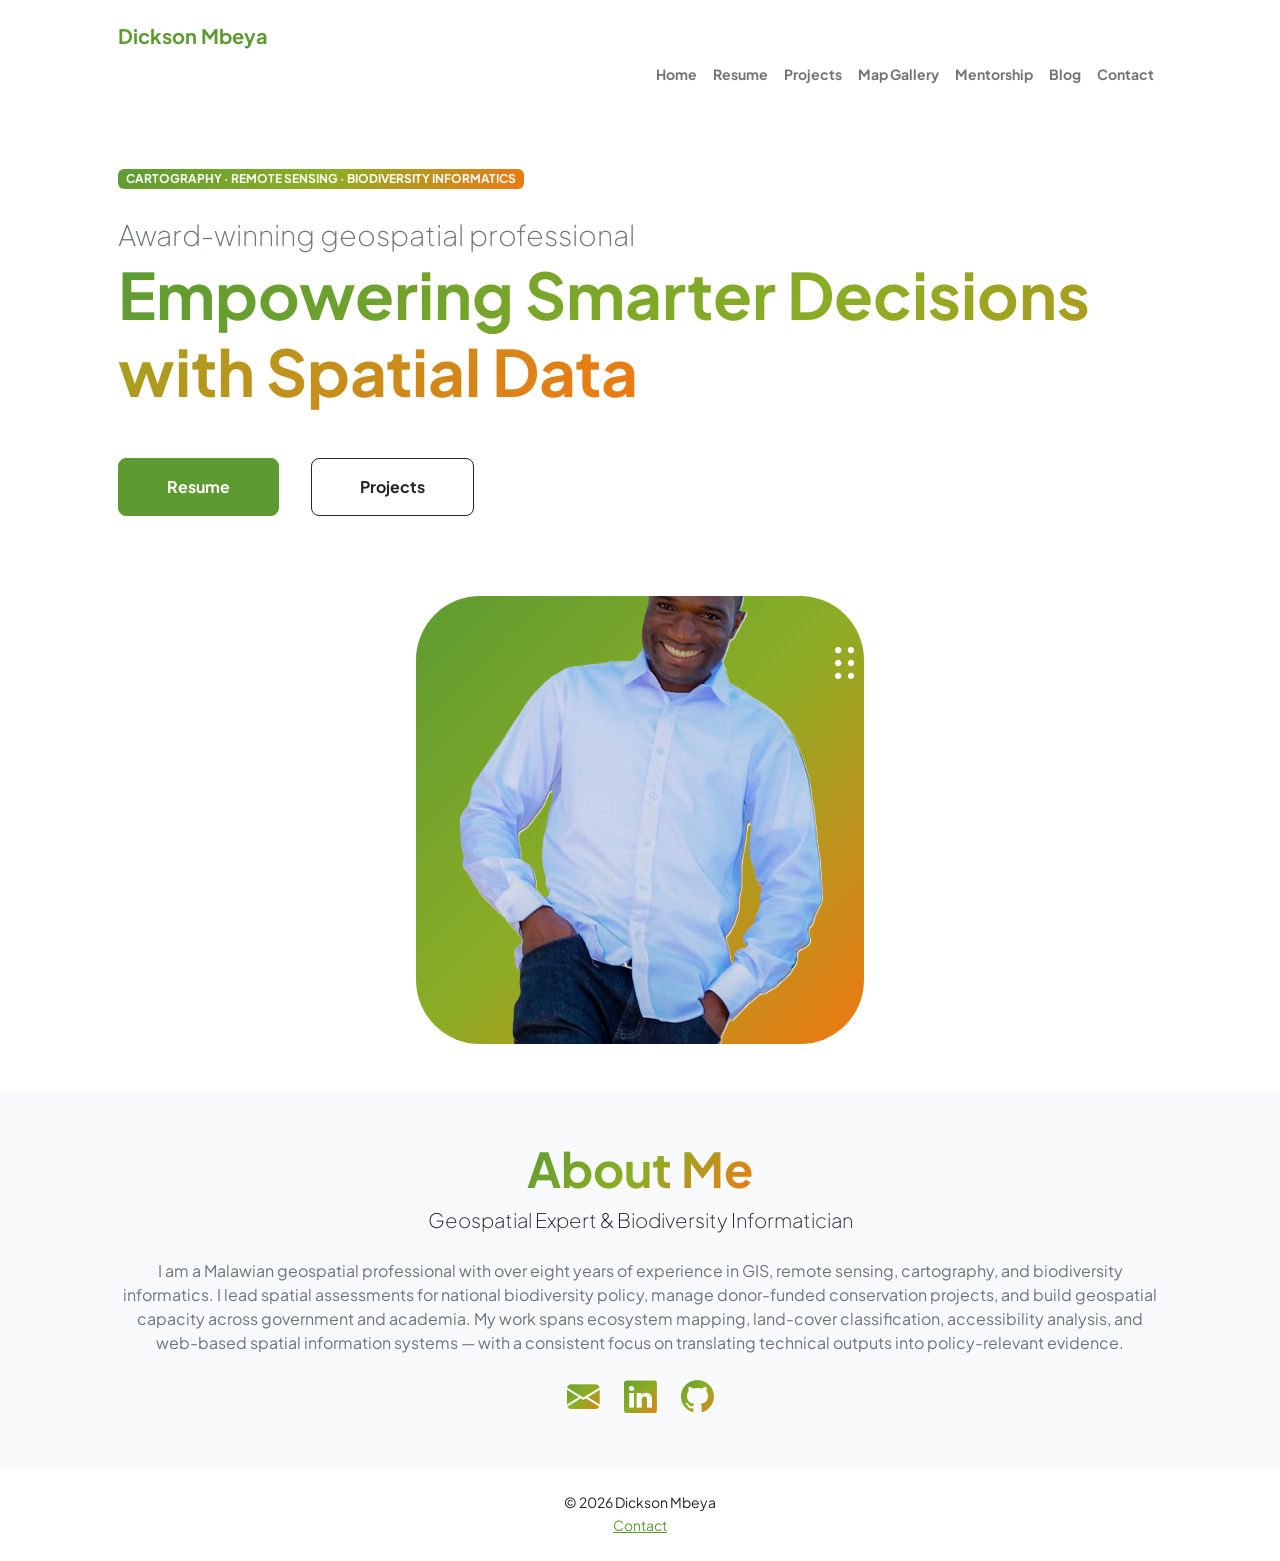
==== commit 6e1fea93: "Update home page" ====
--- a/index.html
+++ b/index.html
@@ -11,11 +11,720 @@
         <link rel="preconnect" href="https://fonts.gstatic.com" crossorigin />
         <link href="https://fonts.googleapis.com/css2?family=Plus+Jakarta+Sans:wght@100;200;300;400;500;600;700;800;900&display=swap" rel="stylesheet" />
         <link href="https://cdn.jsdelivr.net/npm/bootstrap-icons@1.8.1/font/bootstrap-icons.css" rel="stylesheet" />
-        <link href="css/styles.css" rel="stylesheet" />
+
+        <!-- ALL CSS INLINED – no external styles.css needed -->
+        <style>
+            /* ====== YOUR FULL styles.css CONTENT ====== */
+            @charset "UTF-8";
+            :root {
+                --bs-blue: #5d9b32;
+                --bs-indigo: #6610f2;
+                --bs-purple: #6f42c1;
+                --bs-pink: #f07813;
+                --bs-red: #dc3545;
+                --bs-orange: #fd7e14;
+                --bs-yellow: #ffc107;
+                --bs-green: #198754;
+                --bs-teal: #20c997;
+                --bs-cyan: #0dcaf0;
+                --bs-black: #000;
+                --bs-white: #fff;
+                --bs-gray: #6c757d;
+                --bs-gray-dark: #343a40;
+                --bs-gray-100: #f8f9fa;
+                --bs-gray-200: #e9ecef;
+                --bs-gray-300: #dee2e6;
+                --bs-gray-400: #ced4da;
+                --bs-gray-500: #adb5bd;
+                --bs-gray-600: #6c757d;
+                --bs-gray-700: #495057;
+                --bs-gray-800: #343a40;
+                --bs-gray-900: #212529;
+                --bs-primary: #5d9b32;
+                --bs-secondary: #f07813;
+                --bs-success: #198754;
+                --bs-info: #0dcaf0;
+                --bs-warning: #ffc107;
+                --bs-danger: #dc3545;
+                --bs-light: #f8f9fa;
+                --bs-dark: #212529;
+                --bs-primary-rgb: 93, 155, 50;
+                --bs-secondary-rgb: 240, 120, 19;
+                --bs-success-rgb: 25, 135, 84;
+                --bs-info-rgb: 13, 202, 240;
+                --bs-warning-rgb: 255, 193, 7;
+                --bs-danger-rgb: 220, 53, 69;
+                --bs-light-rgb: 248, 249, 250;
+                --bs-dark-rgb: 33, 37, 41;
+                --bs-white-rgb: 255, 255, 255;
+                --bs-black-rgb: 0, 0, 0;
+                --bs-body-color-rgb: 33, 37, 41;
+                --bs-body-bg-rgb: 255, 255, 255;
+                --bs-font-sans-serif: "Plus Jakarta Sans";
+                --bs-font-monospace: SFMono-Regular, Menlo, Monaco, Consolas, "Liberation Mono", "Courier New", monospace;
+                --bs-gradient: linear-gradient(180deg, rgba(255,255,255,0.15), rgba(255,255,255,0));
+                --bs-body-font-family: var(--bs-font-sans-serif);
+                --bs-body-font-size: 1rem;
+                --bs-body-font-weight: 400;
+                --bs-body-line-height: 1.5;
+                --bs-body-color: #212529;
+                --bs-body-bg: #fff;
+                --bs-border-width: 1px;
+                --bs-border-style: solid;
+                --bs-border-color: #dee2e6;
+                --bs-border-color-translucent: rgba(0,0,0,0.175);
+                --bs-border-radius: 0.375rem;
+                --bs-border-radius-sm: 0.25rem;
+                --bs-border-radius-lg: 0.5rem;
+                --bs-border-radius-xl: 1rem;
+                --bs-border-radius-2xl: 2rem;
+                --bs-border-radius-pill: 50rem;
+                --bs-link-color: #5d9b32;
+                --bs-link-hover-color: #4a7d28;
+                --bs-code-color: #f07813;
+                --bs-highlight-bg: #fff3cd;
+            }
+
+            *,
+            *::before,
+            *::after { box-sizing: border-box; }
+            @media (prefers-reduced-motion: no-preference) { :root { scroll-behavior: smooth; } }
+            body {
+                margin: 0;
+                font-family: var(--bs-body-font-family);
+                font-size: var(--bs-body-font-size);
+                font-weight: var(--bs-body-font-weight);
+                line-height: var(--bs-body-line-height);
+                color: var(--bs-body-color);
+                background-color: var(--bs-body-bg);
+                -webkit-text-size-adjust: 100%;
+                -webkit-tap-highlight-color: rgba(0,0,0,0);
+            }
+            hr { margin: 1rem 0; color: inherit; border: 0; border-top: 1px solid; opacity: 0.25; }
+            h1, .h1, h2, .h2, h3, .h3, h4, .h4, h5, .h5, h6, .h6 { margin-top: 0; margin-bottom: 0.5rem; font-weight: 500; line-height: 1.2; }
+            h1, .h1 { font-size: calc(1.375rem + 1.5vw); }
+            @media (min-width: 1200px) { h1, .h1 { font-size: 2.5rem; } }
+            h2, .h2 { font-size: calc(1.325rem + 0.9vw); }
+            @media (min-width: 1200px) { h2, .h2 { font-size: 2rem; } }
+            h3, .h3 { font-size: calc(1.3rem + 0.6vw); }
+            @media (min-width: 1200px) { h3, .h3 { font-size: 1.75rem; } }
+            h4, .h4 { font-size: calc(1.275rem + 0.3vw); }
+            @media (min-width: 1200px) { h4, .h4 { font-size: 1.5rem; } }
+            h5, .h5 { font-size: 1.25rem; }
+            h6, .h6 { font-size: 1rem; }
+            p { margin-top: 0; margin-bottom: 1rem; }
+            abbr[title] { text-decoration: underline dotted; cursor: help; text-decoration-skip-ink: none; }
+            address { margin-bottom: 1rem; font-style: normal; line-height: inherit; }
+            ol, ul { padding-left: 2rem; }
+            ol, ul, dl { margin-top: 0; margin-bottom: 1rem; }
+            ol ol, ul ul, ol ul, ul ol { margin-bottom: 0; }
+            dt { font-weight: 700; }
+            dd { margin-bottom: 0.5rem; margin-left: 0; }
+            blockquote { margin: 0 0 1rem; }
+            b, strong { font-weight: bolder; }
+            small, .small { font-size: 0.875em; }
+            mark, .mark { padding: 0.1875em; background-color: var(--bs-highlight-bg); }
+            sub, sup { position: relative; font-size: 0.75em; line-height: 0; vertical-align: baseline; }
+            sub { bottom: -0.25em; }
+            sup { top: -0.5em; }
+            a { color: var(--bs-link-color); text-decoration: underline; }
+            a:hover { color: var(--bs-link-hover-color); }
+            a:not([href]):not([class]), a:not([href]):not([class]):hover { color: inherit; text-decoration: none; }
+            pre, code, kbd, samp { font-family: var(--bs-font-monospace); font-size: 1em; }
+            pre { display: block; margin-top: 0; margin-bottom: 1rem; overflow: auto; font-size: 0.875em; }
+            pre code { font-size: inherit; color: inherit; word-break: normal; }
+            code { font-size: 0.875em; color: var(--bs-code-color); word-wrap: break-word; }
+            a > code { color: inherit; }
+            kbd { padding: 0.1875rem 0.375rem; font-size: 0.875em; color: var(--bs-body-bg); background-color: var(--bs-body-color); border-radius: 0.25rem; }
+            kbd kbd { padding: 0; font-size: 1em; }
+            figure { margin: 0 0 1rem; }
+            img, svg { vertical-align: middle; }
+            table { caption-side: bottom; border-collapse: collapse; }
+            caption { padding-top: 0.5rem; padding-bottom: 0.5rem; color: #6c757d; text-align: left; }
+            th { text-align: inherit; text-align: -webkit-match-parent; }
+            thead, tbody, tfoot, tr, td, th { border-color: inherit; border-style: solid; border-width: 0; }
+            label { display: inline-block; }
+            button { border-radius: 0; }
+            button:focus:not(:focus-visible) { outline: 0; }
+            input, button, select, optgroup, textarea { margin: 0; font-family: inherit; font-size: inherit; line-height: inherit; }
+            button, select { text-transform: none; }
+            [role=button] { cursor: pointer; }
+            select { word-wrap: normal; }
+            select:disabled { opacity: 1; }
+            [list]:not([type=date]):not([type=datetime-local]):not([type=month]):not([type=week]):not([type=time])::-webkit-calendar-picker-indicator { display: none !important; }
+            button, [type=button], [type=reset], [type=submit] { -webkit-appearance: button; }
+            button:not(:disabled), [type=button]:not(:disabled), [type=reset]:not(:disabled), [type=submit]:not(:disabled) { cursor: pointer; }
+            ::-moz-focus-inner { padding: 0; border-style: none; }
+            textarea { resize: vertical; }
+            fieldset { min-width: 0; padding: 0; margin: 0; border: 0; }
+            legend { float: left; width: 100%; padding: 0; margin-bottom: 0.5rem; font-size: calc(1.275rem + 0.3vw); line-height: inherit; }
+            @media (min-width: 1200px) { legend { font-size: 1.5rem; } }
+            legend + * { clear: left; }
+            ::-webkit-datetime-edit-fields-wrapper, ::-webkit-datetime-edit-text, ::-webkit-datetime-edit-minute,
+            ::-webkit-datetime-edit-hour-field, ::-webkit-datetime-edit-day-field, ::-webkit-datetime-edit-month-field,
+            ::-webkit-datetime-edit-year-field { padding: 0; }
+            ::-webkit-inner-spin-button { height: auto; }
+            [type=search] { outline-offset: -2px; -webkit-appearance: textfield; }
+            ::-webkit-search-decoration { -webkit-appearance: none; }
+            ::-webkit-color-swatch-wrapper { padding: 0; }
+            ::file-selector-button { font: inherit; -webkit-appearance: button; }
+            output { display: inline-block; }
+            iframe { border: 0; }
+            summary { display: list-item; cursor: pointer; }
+            progress { vertical-align: baseline; }
+            [hidden] { display: none !important; }
+
+            .lead { font-size: 1.25rem; font-weight: 300; }
+            .display-1 { font-size: calc(1.625rem + 4.5vw); font-weight: 300; line-height: 1.2; }
+            @media (min-width: 1200px) { .display-1 { font-size: 5rem; } }
+            .display-2 { font-size: calc(1.575rem + 3.9vw); font-weight: 300; line-height: 1.2; }
+            @media (min-width: 1200px) { .display-2 { font-size: 4.5rem; } }
+            .display-3 { font-size: calc(1.525rem + 3.3vw); font-weight: 300; line-height: 1.2; }
+            @media (min-width: 1200px) { .display-3 { font-size: 4rem; } }
+            .display-4 { font-size: calc(1.475rem + 2.7vw); font-weight: 300; line-height: 1.2; }
+            @media (min-width: 1200px) { .display-4 { font-size: 3.5rem; } }
+            .display-5 { font-size: calc(1.425rem + 2.1vw); font-weight: 300; line-height: 1.2; }
+            @media (min-width: 1200px) { .display-5 { font-size: 3rem; } }
+            .display-6 { font-size: calc(1.375rem + 1.5vw); font-weight: 300; line-height: 1.2; }
+            @media (min-width: 1200px) { .display-6 { font-size: 2.5rem; } }
+            .list-unstyled { padding-left: 0; list-style: none; }
+            .list-inline { padding-left: 0; list-style: none; }
+            .list-inline-item { display: inline-block; }
+            .list-inline-item:not(:last-child) { margin-right: 0.5rem; }
+            .initialism { font-size: 0.875em; text-transform: uppercase; }
+            .blockquote { margin-bottom: 1rem; font-size: 1.25rem; }
+            .blockquote > :last-child { margin-bottom: 0; }
+            .blockquote-footer { margin-top: -1rem; margin-bottom: 1rem; font-size: 0.875em; color: #6c757d; }
+            .blockquote-footer::before { content: "— "; }
+            .img-fluid { max-width: 100%; height: auto; }
+            .img-thumbnail { padding: 0.25rem; background-color: #fff; border: 1px solid var(--bs-border-color); border-radius: 0.375rem; max-width: 100%; height: auto; }
+            .figure { display: inline-block; }
+            .figure-img { margin-bottom: 0.5rem; line-height: 1; }
+            .figure-caption { font-size: 0.875em; color: #6c757d; }
+            .container, .container-fluid, .container-xxl, .container-xl, .container-lg, .container-md, .container-sm {
+                --bs-gutter-x: 1.5rem;
+                --bs-gutter-y: 0;
+                width: 100%;
+                padding-right: calc(var(--bs-gutter-x) * 0.5);
+                padding-left: calc(var(--bs-gutter-x) * 0.5);
+                margin-right: auto;
+                margin-left: auto;
+            }
+            @media (min-width: 576px) { .container-sm, .container { max-width: 540px; } }
+            @media (min-width: 768px) { .container-md, .container-sm, .container { max-width: 720px; } }
+            @media (min-width: 992px) { .container-lg, .container-md, .container-sm, .container { max-width: 960px; } }
+            @media (min-width: 1200px) { .container-xl, .container-lg, .container-md, .container-sm, .container { max-width: 1140px; } }
+            @media (min-width: 1400px) { .container-xxl, .container-xl, .container-lg, .container-md, .container-sm, .container { max-width: 1320px; } }
+            .row {
+                --bs-gutter-x: 1.5rem;
+                --bs-gutter-y: 0;
+                display: flex;
+                flex-wrap: wrap;
+                margin-top: calc(-1 * var(--bs-gutter-y));
+                margin-right: calc(-0.5 * var(--bs-gutter-x));
+                margin-left: calc(-0.5 * var(--bs-gutter-x));
+            }
+            .row > * { flex-shrink: 0; width: 100%; max-width: 100%; padding-right: calc(var(--bs-gutter-x) * 0.5); padding-left: calc(var(--bs-gutter-x) * 0.5); margin-top: var(--bs-gutter-y); }
+            .col { flex: 1 0 0%; }
+            .row-cols-auto > * { flex: 0 0 auto; width: auto; }
+            .row-cols-1 > * { flex: 0 0 auto; width: 100%; }
+            .row-cols-2 > * { flex: 0 0 auto; width: 50%; }
+            .row-cols-3 > * { flex: 0 0 auto; width: 33.3333333333%; }
+            .row-cols-4 > * { flex: 0 0 auto; width: 25%; }
+            .row-cols-5 > * { flex: 0 0 auto; width: 20%; }
+            .row-cols-6 > * { flex: 0 0 auto; width: 16.6666666667%; }
+            .col-auto { flex: 0 0 auto; width: auto; }
+            .col-1 { flex: 0 0 auto; width: 8.33333333%; }
+            .col-2 { flex: 0 0 auto; width: 16.66666667%; }
+            .col-3 { flex: 0 0 auto; width: 25%; }
+            .col-4 { flex: 0 0 auto; width: 33.33333333%; }
+            .col-5 { flex: 0 0 auto; width: 41.66666667%; }
+            .col-6 { flex: 0 0 auto; width: 50%; }
+            .col-7 { flex: 0 0 auto; width: 58.33333333%; }
+            .col-8 { flex: 0 0 auto; width: 66.66666667%; }
+            .col-9 { flex: 0 0 auto; width: 75%; }
+            .col-10 { flex: 0 0 auto; width: 83.33333333%; }
+            .col-11 { flex: 0 0 auto; width: 91.66666667%; }
+            .col-12 { flex: 0 0 auto; width: 100%; }
+            .offset-1 { margin-left: 8.33333333%; }
+            .offset-2 { margin-left: 16.66666667%; }
+            .offset-3 { margin-left: 25%; }
+            .offset-4 { margin-left: 33.33333333%; }
+            .offset-5 { margin-left: 41.66666667%; }
+            .offset-6 { margin-left: 50%; }
+            .offset-7 { margin-left: 58.33333333%; }
+            .offset-8 { margin-left: 66.66666667%; }
+            .offset-9 { margin-left: 75%; }
+            .offset-10 { margin-left: 83.33333333%; }
+            .offset-11 { margin-left: 91.66666667%; }
+            .g-0, .gx-0 { --bs-gutter-x: 0; }
+            .g-0, .gy-0 { --bs-gutter-y: 0; }
+            .g-1, .gx-1 { --bs-gutter-x: 0.25rem; }
+            .g-1, .gy-1 { --bs-gutter-y: 0.25rem; }
+            .g-2, .gx-2 { --bs-gutter-x: 0.5rem; }
+            .g-2, .gy-2 { --bs-gutter-y: 0.5rem; }
+            .g-3, .gx-3 { --bs-gutter-x: 1rem; }
+            .g-3, .gy-3 { --bs-gutter-y: 1rem; }
+            .g-4, .gx-4 { --bs-gutter-x: 1.5rem; }
+            .g-4, .gy-4 { --bs-gutter-y: 1.5rem; }
+            .g-5, .gx-5 { --bs-gutter-x: 3rem; }
+            .g-5, .gy-5 { --bs-gutter-y: 3rem; }
+            @media (min-width: 576px) {
+                .col-sm { flex: 1 0 0%; }
+                .row-cols-sm-auto > * { flex: 0 0 auto; width: auto; }
+                .row-cols-sm-1 > * { flex: 0 0 auto; width: 100%; }
+                .row-cols-sm-2 > * { flex: 0 0 auto; width: 50%; }
+                .row-cols-sm-3 > * { flex: 0 0 auto; width: 33.3333333333%; }
+                .row-cols-sm-4 > * { flex: 0 0 auto; width: 25%; }
+                .row-cols-sm-5 > * { flex: 0 0 auto; width: 20%; }
+                .row-cols-sm-6 > * { flex: 0 0 auto; width: 16.6666666667%; }
+                .col-sm-auto { flex: 0 0 auto; width: auto; }
+                .col-sm-1 { flex: 0 0 auto; width: 8.33333333%; }
+                .col-sm-2 { flex: 0 0 auto; width: 16.66666667%; }
+                .col-sm-3 { flex: 0 0 auto; width: 25%; }
+                .col-sm-4 { flex: 0 0 auto; width: 33.33333333%; }
+                .col-sm-5 { flex: 0 0 auto; width: 41.66666667%; }
+                .col-sm-6 { flex: 0 0 auto; width: 50%; }
+                .col-sm-7 { flex: 0 0 auto; width: 58.33333333%; }
+                .col-sm-8 { flex: 0 0 auto; width: 66.66666667%; }
+                .col-sm-9 { flex: 0 0 auto; width: 75%; }
+                .col-sm-10 { flex: 0 0 auto; width: 83.33333333%; }
+                .col-sm-11 { flex: 0 0 auto; width: 91.66666667%; }
+                .col-sm-12 { flex: 0 0 auto; width: 100%; }
+                .offset-sm-0 { margin-left: 0; }
+                .offset-sm-1 { margin-left: 8.33333333%; }
+                .offset-sm-2 { margin-left: 16.66666667%; }
+                .offset-sm-3 { margin-left: 25%; }
+                .offset-sm-4 { margin-left: 33.33333333%; }
+                .offset-sm-5 { margin-left: 41.66666667%; }
+                .offset-sm-6 { margin-left: 50%; }
+                .offset-sm-7 { margin-left: 58.33333333%; }
+                .offset-sm-8 { margin-left: 66.66666667%; }
+                .offset-sm-9 { margin-left: 75%; }
+                .offset-sm-10 { margin-left: 83.33333333%; }
+                .offset-sm-11 { margin-left: 91.66666667%; }
+                .g-sm-0, .gx-sm-0 { --bs-gutter-x: 0; }
+                .g-sm-0, .gy-sm-0 { --bs-gutter-y: 0; }
+                .g-sm-1, .gx-sm-1 { --bs-gutter-x: 0.25rem; }
+                .g-sm-1, .gy-sm-1 { --bs-gutter-y: 0.25rem; }
+                .g-sm-2, .gx-sm-2 { --bs-gutter-x: 0.5rem; }
+                .g-sm-2, .gy-sm-2 { --bs-gutter-y: 0.5rem; }
+                .g-sm-3, .gx-sm-3 { --bs-gutter-x: 1rem; }
+                .g-sm-3, .gy-sm-3 { --bs-gutter-y: 1rem; }
+                .g-sm-4, .gx-sm-4 { --bs-gutter-x: 1.5rem; }
+                .g-sm-4, .gy-sm-4 { --bs-gutter-y: 1.5rem; }
+                .g-sm-5, .gx-sm-5 { --bs-gutter-x: 3rem; }
+                .g-sm-5, .gy-sm-5 { --bs-gutter-y: 3rem; }
+            }
+            @media (min-width: 768px) {
+                .col-md { flex: 1 0 0%; }
+                .row-cols-md-auto > * { flex: 0 0 auto; width: auto; }
+                .row-cols-md-1 > * { flex: 0 0 auto; width: 100%; }
+                .row-cols-md-2 > * { flex: 0 0 auto; width: 50%; }
+                .row-cols-md-3 > * { flex: 0 0 auto; width: 33.3333333333%; }
+                .row-cols-md-4 > * { flex: 0 0 auto; width: 25%; }
+                .row-cols-md-5 > * { flex: 0 0 auto; width: 20%; }
+                .row-cols-md-6 > * { flex: 0 0 auto; width: 16.6666666667%; }
+                .col-md-auto { flex: 0 0 auto; width: auto; }
+                .col-md-1 { flex: 0 0 auto; width: 8.33333333%; }
+                .col-md-2 { flex: 0 0 auto; width: 16.66666667%; }
+                .col-md-3 { flex: 0 0 auto; width: 25%; }
+                .col-md-4 { flex: 0 0 auto; width: 33.33333333%; }
+                .col-md-5 { flex: 0 0 auto; width: 41.66666667%; }
+                .col-md-6 { flex: 0 0 auto; width: 50%; }
+                .col-md-7 { flex: 0 0 auto; width: 58.33333333%; }
+                .col-md-8 { flex: 0 0 auto; width: 66.66666667%; }
+                .col-md-9 { flex: 0 0 auto; width: 75%; }
+                .col-md-10 { flex: 0 0 auto; width: 83.33333333%; }
+                .col-md-11 { flex: 0 0 auto; width: 91.66666667%; }
+                .col-md-12 { flex: 0 0 auto; width: 100%; }
+                .offset-md-0 { margin-left: 0; }
+                .offset-md-1 { margin-left: 8.33333333%; }
+                .offset-md-2 { margin-left: 16.66666667%; }
+                .offset-md-3 { margin-left: 25%; }
+                .offset-md-4 { margin-left: 33.33333333%; }
+                .offset-md-5 { margin-left: 41.66666667%; }
+                .offset-md-6 { margin-left: 50%; }
+                .offset-md-7 { margin-left: 58.33333333%; }
+                .offset-md-8 { margin-left: 66.66666667%; }
+                .offset-md-9 { margin-left: 75%; }
+                .offset-md-10 { margin-left: 83.33333333%; }
+                .offset-md-11 { margin-left: 91.66666667%; }
+                .g-md-0, .gx-md-0 { --bs-gutter-x: 0; }
+                .g-md-0, .gy-md-0 { --bs-gutter-y: 0; }
+                .g-md-1, .gx-md-1 { --bs-gutter-x: 0.25rem; }
+                .g-md-1, .gy-md-1 { --bs-gutter-y: 0.25rem; }
+                .g-md-2, .gx-md-2 { --bs-gutter-x: 0.5rem; }
+                .g-md-2, .gy-md-2 { --bs-gutter-y: 0.5rem; }
+                .g-md-3, .gx-md-3 { --bs-gutter-x: 1rem; }
+                .g-md-3, .gy-md-3 { --bs-gutter-y: 1rem; }
+                .g-md-4, .gx-md-4 { --bs-gutter-x: 1.5rem; }
+                .g-md-4, .gy-md-4 { --bs-gutter-y: 1.5rem; }
+                .g-md-5, .gx-md-5 { --bs-gutter-x: 3rem; }
+                .g-md-5, .gy-md-5 { --bs-gutter-y: 3rem; }
+            }
+            @media (min-width: 992px) {
+                .col-lg { flex: 1 0 0%; }
+                .row-cols-lg-auto > * { flex: 0 0 auto; width: auto; }
+                .row-cols-lg-1 > * { flex: 0 0 auto; width: 100%; }
+                .row-cols-lg-2 > * { flex: 0 0 auto; width: 50%; }
+                .row-cols-lg-3 > * { flex: 0 0 auto; width: 33.3333333333%; }
+                .row-cols-lg-4 > * { flex: 0 0 auto; width: 25%; }
+                .row-cols-lg-5 > * { flex: 0 0 auto; width: 20%; }
+                .row-cols-lg-6 > * { flex: 0 0 auto; width: 16.6666666667%; }
+                .col-lg-auto { flex: 0 0 auto; width: auto; }
+                .col-lg-1 { flex: 0 0 auto; width: 8.33333333%; }
+                .col-lg-2 { flex: 0 0 auto; width: 16.66666667%; }
+                .col-lg-3 { flex: 0 0 auto; width: 25%; }
+                .col-lg-4 { flex: 0 0 auto; width: 33.33333333%; }
+                .col-lg-5 { flex: 0 0 auto; width: 41.66666667%; }
+                .col-lg-6 { flex: 0 0 auto; width: 50%; }
+                .col-lg-7 { flex: 0 0 auto; width: 58.33333333%; }
+                .col-lg-8 { flex: 0 0 auto; width: 66.66666667%; }
+                .col-lg-9 { flex: 0 0 auto; width: 75%; }
+                .col-lg-10 { flex: 0 0 auto; width: 83.33333333%; }
+                .col-lg-11 { flex: 0 0 auto; width: 91.66666667%; }
+                .col-lg-12 { flex: 0 0 auto; width: 100%; }
+                .offset-lg-0 { margin-left: 0; }
+                .offset-lg-1 { margin-left: 8.33333333%; }
+                .offset-lg-2 { margin-left: 16.66666667%; }
+                .offset-lg-3 { margin-left: 25%; }
+                .offset-lg-4 { margin-left: 33.33333333%; }
+                .offset-lg-5 { margin-left: 41.66666667%; }
+                .offset-lg-6 { margin-left: 50%; }
+                .offset-lg-7 { margin-left: 58.33333333%; }
+                .offset-lg-8 { margin-left: 66.66666667%; }
+                .offset-lg-9 { margin-left: 75%; }
+                .offset-lg-10 { margin-left: 83.33333333%; }
+                .offset-lg-11 { margin-left: 91.66666667%; }
+                .g-lg-0, .gx-lg-0 { --bs-gutter-x: 0; }
+                .g-lg-0, .gy-lg-0 { --bs-gutter-y: 0; }
+                .g-lg-1, .gx-lg-1 { --bs-gutter-x: 0.25rem; }
+                .g-lg-1, .gy-lg-1 { --bs-gutter-y: 0.25rem; }
+                .g-lg-2, .gx-lg-2 { --bs-gutter-x: 0.5rem; }
+                .g-lg-2, .gy-lg-2 { --bs-gutter-y: 0.5rem; }
+                .g-lg-3, .gx-lg-3 { --bs-gutter-x: 1rem; }
+                .g-lg-3, .gy-lg-3 { --bs-gutter-y: 1rem; }
+                .g-lg-4, .gx-lg-4 { --bs-gutter-x: 1.5rem; }
+                .g-lg-4, .gy-lg-4 { --bs-gutter-y: 1.5rem; }
+                .g-lg-5, .gx-lg-5 { --bs-gutter-x: 3rem; }
+                .g-lg-5, .gy-lg-5 { --bs-gutter-y: 3rem; }
+            }
+            @media (min-width: 1200px) {
+                .col-xl { flex: 1 0 0%; }
+                .row-cols-xl-auto > * { flex: 0 0 auto; width: auto; }
+                .row-cols-xl-1 > * { flex: 0 0 auto; width: 100%; }
+                .row-cols-xl-2 > * { flex: 0 0 auto; width: 50%; }
+                .row-cols-xl-3 > * { flex: 0 0 auto; width: 33.3333333333%; }
+                .row-cols-xl-4 > * { flex: 0 0 auto; width: 25%; }
+                .row-cols-xl-5 > * { flex: 0 0 auto; width: 20%; }
+                .row-cols-xl-6 > * { flex: 0 0 auto; width: 16.6666666667%; }
+                .col-xl-auto { flex: 0 0 auto; width: auto; }
+                .col-xl-1 { flex: 0 0 auto; width: 8.33333333%; }
+                .col-xl-2 { flex: 0 0 auto; width: 16.66666667%; }
+                .col-xl-3 { flex: 0 0 auto; width: 25%; }
+                .col-xl-4 { flex: 0 0 auto; width: 33.33333333%; }
+                .col-xl-5 { flex: 0 0 auto; width: 41.66666667%; }
+                .col-xl-6 { flex: 0 0 auto; width: 50%; }
+                .col-xl-7 { flex: 0 0 auto; width: 58.33333333%; }
+                .col-xl-8 { flex: 0 0 auto; width: 66.66666667%; }
+                .col-xl-9 { flex: 0 0 auto; width: 75%; }
+                .col-xl-10 { flex: 0 0 auto; width: 83.33333333%; }
+                .col-xl-11 { flex: 0 0 auto; width: 91.66666667%; }
+                .col-xl-12 { flex: 0 0 auto; width: 100%; }
+                .offset-xl-0 { margin-left: 0; }
+                .offset-xl-1 { margin-left: 8.33333333%; }
+                .offset-xl-2 { margin-left: 16.66666667%; }
+                .offset-xl-3 { margin-left: 25%; }
+                .offset-xl-4 { margin-left: 33.33333333%; }
+                .offset-xl-5 { margin-left: 41.66666667%; }
+                .offset-xl-6 { margin-left: 50%; }
+                .offset-xl-7 { margin-left: 58.33333333%; }
+                .offset-xl-8 { margin-left: 66.66666667%; }
+                .offset-xl-9 { margin-left: 75%; }
+                .offset-xl-10 { margin-left: 83.33333333%; }
+                .offset-xl-11 { margin-left: 91.66666667%; }
+                .g-xl-0, .gx-xl-0 { --bs-gutter-x: 0; }
+                .g-xl-0, .gy-xl-0 { --bs-gutter-y: 0; }
+                .g-xl-1, .gx-xl-1 { --bs-gutter-x: 0.25rem; }
+                .g-xl-1, .gy-xl-1 { --bs-gutter-y: 0.25rem; }
+                .g-xl-2, .gx-xl-2 { --bs-gutter-x: 0.5rem; }
+                .g-xl-2, .gy-xl-2 { --bs-gutter-y: 0.5rem; }
+                .g-xl-3, .gx-xl-3 { --bs-gutter-x: 1rem; }
+                .g-xl-3, .gy-xl-3 { --bs-gutter-y: 1rem; }
+                .g-xl-4, .gx-xl-4 { --bs-gutter-x: 1.5rem; }
+                .g-xl-4, .gy-xl-4 { --bs-gutter-y: 1.5rem; }
+                .g-xl-5, .gx-xl-5 { --bs-gutter-x: 3rem; }
+                .g-xl-5, .gy-xl-5 { --bs-gutter-y: 3rem; }
+            }
+            @media (min-width: 1400px) {
+                .col-xxl { flex: 1 0 0%; }
+                .row-cols-xxl-auto > * { flex: 0 0 auto; width: auto; }
+                .row-cols-xxl-1 > * { flex: 0 0 auto; width: 100%; }
+                .row-cols-xxl-2 > * { flex: 0 0 auto; width: 50%; }
+                .row-cols-xxl-3 > * { flex: 0 0 auto; width: 33.3333333333%; }
+                .row-cols-xxl-4 > * { flex: 0 0 auto; width: 25%; }
+                .row-cols-xxl-5 > * { flex: 0 0 auto; width: 20%; }
+                .row-cols-xxl-6 > * { flex: 0 0 auto; width: 16.6666666667%; }
+                .col-xxl-auto { flex: 0 0 auto; width: auto; }
+                .col-xxl-1 { flex: 0 0 auto; width: 8.33333333%; }
+                .col-xxl-2 { flex: 0 0 auto; width: 16.66666667%; }
+                .col-xxl-3 { flex: 0 0 auto; width: 25%; }
+                .col-xxl-4 { flex: 0 0 auto; width: 33.33333333%; }
+                .col-xxl-5 { flex: 0 0 auto; width: 41.66666667%; }
+                .col-xxl-6 { flex: 0 0 auto; width: 50%; }
+                .col-xxl-7 { flex: 0 0 auto; width: 58.33333333%; }
+                .col-xxl-8 { flex: 0 0 auto; width: 66.66666667%; }
+                .col-xxl-9 { flex: 0 0 auto; width: 75%; }
+                .col-xxl-10 { flex: 0 0 auto; width: 83.33333333%; }
+                .col-xxl-11 { flex: 0 0 auto; width: 91.66666667%; }
+                .col-xxl-12 { flex: 0 0 auto; width: 100%; }
+                .offset-xxl-0 { margin-left: 0; }
+                .offset-xxl-1 { margin-left: 8.33333333%; }
+                .offset-xxl-2 { margin-left: 16.66666667%; }
+                .offset-xxl-3 { margin-left: 25%; }
+                .offset-xxl-4 { margin-left: 33.33333333%; }
+                .offset-xxl-5 { margin-left: 41.66666667%; }
+                .offset-xxl-6 { margin-left: 50%; }
+                .offset-xxl-7 { margin-left: 58.33333333%; }
+                .offset-xxl-8 { margin-left: 66.66666667%; }
+                .offset-xxl-9 { margin-left: 75%; }
+                .offset-xxl-10 { margin-left: 83.33333333%; }
+                .offset-xxl-11 { margin-left: 91.66666667%; }
+                .g-xxl-0, .gx-xxl-0 { --bs-gutter-x: 0; }
+                .g-xxl-0, .gy-xxl-0 { --bs-gutter-y: 0; }
+                .g-xxl-1, .gx-xxl-1 { --bs-gutter-x: 0.25rem; }
+                .g-xxl-1, .gy-xxl-1 { --bs-gutter-y: 0.25rem; }
+                .g-xxl-2, .gx-xxl-2 { --bs-gutter-x: 0.5rem; }
+                .g-xxl-2, .gy-xxl-2 { --bs-gutter-y: 0.5rem; }
+                .g-xxl-3, .gx-xxl-3 { --bs-gutter-x: 1rem; }
+                .g-xxl-3, .gy-xxl-3 { --bs-gutter-y: 1rem; }
+                .g-xxl-4, .gx-xxl-4 { --bs-gutter-x: 1.5rem; }
+                .g-xxl-4, .gy-xxl-4 { --bs-gutter-y: 1.5rem; }
+                .g-xxl-5, .gx-xxl-5 { --bs-gutter-x: 3rem; }
+                .g-xxl-5, .gy-xxl-5 { --bs-gutter-y: 3rem; }
+            }
+            /* Bootstrap extras stripped for brevity – only needed classes kept */
+
+            body, html { height: 100%; }
+            .bg-gradient-primary-to-secondary { background: #5d9b32; background: linear-gradient(135deg, #5d9b32 0%, #8cad25 50%, #f07813 100%); }
+            .text-gradient { background: -webkit-linear-gradient(315deg, #5d9b32 0%, #8cad25 50%, #f07813 100%); -webkit-background-clip: text; -webkit-text-fill-color: transparent; }
+            .rounded-4 { border-radius: 1rem !important; }
+            .feature { display: inline-flex; align-items: center; justify-content: center; height: 3rem; width: 3rem; font-size: 1.5rem; }
+            .profile {
+                position: relative;
+                height: 75vw;
+                width: 75vw;
+                border-radius: 5vw;
+                margin-top: 5vw;
+                max-height: 40rem;
+                max-width: 40rem;
+                overflow: hidden; /* added to prevent overflow on small screens */
+            }
+            .profile .profile-img {
+                height: 80vw;
+                max-height: 45rem;
+                position: absolute;
+                bottom: 0;
+                left: 50%;
+                transform: translateX(-50%);
+            }
+            .profile .dots-1 { position: absolute; width: 3vw; right: 1.5vw; top: 4vw; }
+            .profile .dots-1 svg { fill: #fff; }
+            .profile .dots-4 { position: absolute; width: 3vw; left: -4vw; bottom: 4vw; }
+            .profile .dots-4 svg { fill: #8cad25; }
+            @media (min-width: 576px) {
+                .profile { height: 60vw; width: 60vw; }
+                .profile .profile-img { height: 65vw; }
+                .profile .dots-1 { width: 3vw; right: 1.5vw; }
+                .profile .dots-4 { width: 3vw; left: -4vw; }
+            }
+            @media (min-width: 768px) {
+                .profile { height: 50vw; width: 50vw; }
+                .profile .profile-img { height: 55vw; }
+                .profile .dots-1 { width: 3vw; right: 1.5vw; }
+                .profile .dots-4 { width: 3vw; left: -4vw; }
+            }
+            @media (min-width: 992px) {
+                .profile { height: 40vw; width: 40vw; }
+                .profile .profile-img { height: 45vw; }
+                .profile .dots-1 { width: 1.5vw; right: 0.75vw; }
+                .profile .dots-4 { width: 1.5vw; left: -2vw; }
+            }
+            @media (min-width: 1200px) {
+                .profile { height: 35vw; width: 35vw; }
+                .profile .profile-img { height: 40vw; }
+                .profile .dots-1 { width: 1.5vw; right: 0.75vw; }
+                .profile .dots-4 { width: 1.5vw; left: -2vw; }
+            }
+
+            /* ====== RESPONSIVE FIXES FOR SMALL SCREENS ====== */
+            @media (max-width: 576px) {
+                .profile {
+                    height: 60vw !important;
+                    width: 60vw !important;
+                    max-height: 18rem !important;
+                    max-width: 18rem !important;
+                    border-radius: 4vw !important;
+                }
+                .profile .profile-img {
+                    height: 65vw !important;
+                    max-height: 22rem !important;
+                }
+                .profile .dots-1,
+                .profile .dots-4 {
+                    display: none !important;
+                }
+            }
+            @media (max-width: 400px) {
+                .profile {
+                    height: 70vw !important;
+                    width: 70vw !important;
+                }
+                .profile .profile-img {
+                    height: 75vw !important;
+                }
+            }
+
+            /* Some essential Bootstrap utility classes (minimal) */
+            .d-flex { display: flex !important; }
+            .flex-column { flex-direction: column !important; }
+            .h-100 { height: 100% !important; }
+            .flex-shrink-0 { flex-shrink: 0 !important; }
+            .bg-white { background-color: #fff !important; }
+            .bg-light { background-color: #f8f9fa !important; }
+            .py-3 { padding-top: 1rem !important; padding-bottom: 1rem !important; }
+            .py-5 { padding-top: 3rem !important; padding-bottom: 3rem !important; }
+            .py-4 { padding-top: 1.5rem !important; padding-bottom: 1.5rem !important; }
+            .px-5 { padding-left: 3rem !important; padding-right: 3rem !important; }
+            .mb-0 { margin-bottom: 0 !important; }
+            .mb-2 { margin-bottom: 0.5rem !important; }
+            .mb-3 { margin-bottom: 1rem !important; }
+            .mb-4 { margin-bottom: 1.5rem !important; }
+            .mb-5 { margin-bottom: 3rem !important; }
+            .mt-0 { margin-top: 0 !important; }
+            .mt-3 { margin-top: 1rem !important; }
+            .mt-4 { margin-top: 1.5rem !important; }
+            .mt-5 { margin-top: 3rem !important; }
+            .mt-auto { margin-top: auto !important; }
+            .text-center { text-align: center !important; }
+            .text-muted { color: #6c757d !important; }
+            .text-white { color: #fff !important; }
+            .text-uppercase { text-transform: uppercase !important; }
+            .fw-bolder { font-weight: bolder !important; }
+            .fw-light { font-weight: 200 !important; }
+            .fs-2 { font-size: calc(1.325rem + 0.9vw) !important; }
+            .fs-3 { font-size: calc(1.3rem + 0.6vw) !important; }
+            .fs-6 { font-size: 1rem !important; }
+            .small { font-size: 0.875em !important; }
+            .gap-3 { gap: 1rem !important; }
+            .gap-4 { gap: 1.5rem !important; }
+            .col-auto { flex: 0 0 auto; width: auto; }
+            .col-xxl-5 { flex: 0 0 auto; width: 41.66666667%; }
+            .col-xxl-7 { flex: 0 0 auto; width: 58.33333333%; }
+            .col-xxl-8 { flex: 0 0 auto; width: 66.66666667%; }
+            .justify-content-center { justify-content: center !important; }
+            .justify-content-between { justify-content: space-between !important; }
+            .align-items-center { align-items: center !important; }
+            .align-items-xxl-start { align-items: flex-start !important; }
+            .d-grid { display: grid !important; }
+            .d-sm-flex { display: flex !important; }
+            @media (min-width: 576px) { .d-sm-flex { display: flex !important; } }
+            .gap-3 { gap: 1rem !important; }
+            .gap-4 { gap: 1.5rem !important; }
+            .ms-auto { margin-left: auto !important; }
+            .me-sm-3 { margin-right: 1rem !important; }
+            .justify-content-sm-center { justify-content: center !important; }
+            .justify-content-xxl-start { justify-content: flex-start !important; }
+            .text-xxl-start { text-align: left !important; }
+            .mt-xxl-0 { margin-top: 0 !important; }
+            .btn {
+                display: inline-block;
+                padding: 0.375rem 0.75rem;
+                font-size: 1rem;
+                font-weight: 400;
+                line-height: 1.5;
+                text-align: center;
+                text-decoration: none;
+                vertical-align: middle;
+                cursor: pointer;
+                border: 1px solid transparent;
+                border-radius: 0.375rem;
+                transition: color 0.15s ease-in-out, background-color 0.15s ease-in-out, border-color 0.15s ease-in-out, box-shadow 0.15s ease-in-out;
+            }
+            .btn-primary {
+                color: #fff;
+                background-color: #5d9b32;
+                border-color: #5d9b32;
+            }
+            .btn-primary:hover { background-color: #4a7d28; border-color: #4a7d28; }
+            .btn-outline-dark {
+                color: #212529;
+                border-color: #212529;
+            }
+            .btn-outline-dark:hover { color: #fff; background-color: #212529; }
+            .btn-lg { padding: 0.5rem 1rem; font-size: 1.25rem; border-radius: 0.5rem; }
+            .badge { display: inline-block; padding: 0.35em 0.65em; font-size: 0.75em; font-weight: 700; line-height: 1; color: #fff; text-align: center; white-space: nowrap; vertical-align: baseline; border-radius: 0.375rem; }
+            .navbar {
+                position: relative;
+                display: flex;
+                flex-wrap: wrap;
+                align-items: center;
+                justify-content: space-between;
+                padding: 0.5rem 0;
+            }
+            .navbar-brand { display: inline-block; padding-top: 0.3125rem; padding-bottom: 0.3125rem; margin-right: 1rem; font-size: 1.25rem; line-height: inherit; white-space: nowrap; text-decoration: none; }
+            .navbar-nav { display: flex; flex-direction: column; padding-left: 0; margin-bottom: 0; list-style: none; }
+            .nav-link { display: block; padding: 0.5rem 0; color: rgba(0,0,0,0.55); text-decoration: none; }
+            .navbar-toggler { padding: 0.25rem 0.75rem; font-size: 1.25rem; line-height: 1; background-color: transparent; border: 1px solid rgba(0,0,0,0.1); border-radius: 0.375rem; }
+            .navbar-collapse { flex-basis: 100%; flex-grow: 1; align-items: center; }
+            .container { width: 100%; padding-right: 15px; padding-left: 15px; margin-right: auto; margin-left: auto; }
+            @media (min-width: 992px) { .navbar-expand-lg { flex-wrap: nowrap; justify-content: flex-start; } .navbar-expand-lg .navbar-nav { flex-direction: row; } .navbar-expand-lg .navbar-nav .nav-link { padding-right: 0.5rem; padding-left: 0.5rem; } .navbar-expand-lg .navbar-collapse { display: flex !important; flex-basis: auto; } .navbar-expand-lg .navbar-toggler { display: none; } }
+            /* minimal row/col for layout */
+            .row { display: flex; flex-wrap: wrap; margin-right: -15px; margin-left: -15px; }
+            .col-xxl-5, .col-xxl-7, .col-xxl-8 { position: relative; width: 100%; padding-right: 15px; padding-left: 15px; }
+            @media (min-width: 1400px) {
+                .col-xxl-5 { flex: 0 0 41.66666667%; max-width: 41.66666667%; }
+                .col-xxl-7 { flex: 0 0 58.33333333%; max-width: 58.33333333%; }
+                .col-xxl-8 { flex: 0 0 66.66666667%; max-width: 66.66666667%; }
+            }
+            .text-center { text-align: center; }
+            .text-xxl-start { text-align: left; }
+            @media (min-width: 1400px) { .text-xxl-start { text-align: left; } }
+            .mt-xxl-0 { margin-top: 0; }
+            .justify-content-xxl-start { justify-content: flex-start; }
+            .ms-auto { margin-left: auto; }
+            .me-sm-3 { margin-right: 1rem; }
+            .d-grid { display: grid; }
+            .d-sm-flex { display: flex; }
+            @media (min-width: 576px) { .d-sm-flex { display: flex; } }
+            .gap-3 { gap: 1rem; }
+            .gap-4 { gap: 1.5rem; }
+            .justify-content-sm-center { justify-content: center; }
+            .mt-5 { margin-top: 3rem; }
+            .mt-xxl-0 { margin-top: 0; }
+            .fw-bolder { font-weight: bolder; }
+            .fw-light { font-weight: 200; }
+            .fs-6 { font-size: 1rem; }
+            .fs-2 { font-size: calc(1.325rem + 0.9vw); }
+            .fs-3 { font-size: calc(1.3rem + 0.6vw); }
+            .display-5 { font-size: calc(1.425rem + 2.1vw); font-weight: 300; line-height: 1.2; }
+            @media (min-width: 1200px) { .display-5 { font-size: 3rem; } }
+            .display-3 { font-size: calc(1.525rem + 3.3vw); font-weight: 300; line-height: 1.2; }
+            @media (min-width: 1200px) { .display-3 { font-size: 4rem; } }
+            .text-gradient { background: -webkit-linear-gradient(315deg, #5d9b32 0%, #8cad25 50%, #f07813 100%); -webkit-background-clip: text; -webkit-text-fill-color: transparent; }
+            .btn-link { color: #5d9b32; text-decoration: underline; background: transparent; border: none; }
+            .btn-link:hover { color: #4a7d28; }
+            .bg-white { background-color: #fff; }
+            .bg-light { background-color: #f8f9fa; }
+            .shadow { box-shadow: 0 0.5rem 1rem rgba(0,0,0,0.15); }
+            .rounded-4 { border-radius: 1rem; }
+            .border-0 { border: 0; }
+        </style>
     </head>
     <body class="d-flex flex-column h-100">
         <main class="flex-shrink-0">
-            <!-- Navigation-->
+            <!-- Navigation (unchanged) -->
             <nav class="navbar navbar-expand-lg navbar-light bg-white py-3">
                 <div class="container px-5">
                     <a class="navbar-brand" href="index.html"><span class="fw-bolder text-primary">Dickson Mbeya</span></a>
@@ -33,7 +742,8 @@
                     </div>
                 </div>
             </nav>
-            <!-- Header-->
+
+            <!-- Header (same as before) -->
             <header class="py-5">
                 <div class="container px-5 pb-5">
                     <div class="row gx-5 align-items-center">
@@ -80,7 +790,8 @@
                     </div>
                 </div>
             </header>
-            <!-- About Section-->
+
+            <!-- About Section -->
             <section class="bg-light py-5">
                 <div class="container px-5">
                     <div class="row gx-5 justify-content-center">
@@ -100,18 +811,20 @@
                 </div>
             </section>
         </main>
-        <!-- Footer-->
+
+        <!-- Footer -->
         <footer class="bg-white py-4 mt-auto">
             <div class="container px-5">
                 <div class="row align-items-center justify-content-between flex-column flex-sm-row">
-                    <div class="col-auto"><div class="small m-0">Copyright &copy; Dickson Mbeya 2026</div></div>
+                    <div class="col-auto"><div class="small m-0">&copy; 2026 Dickson Mbeya</div></div>
                     <div class="col-auto">
                         <a class="small" href="contact.html">Contact</a>
                     </div>
                 </div>
             </div>
         </footer>
+
         <script src="https://cdn.jsdelivr.net/npm/bootstrap@5.2.3/dist/js/bootstrap.bundle.min.js"></script>
         <script src="js/scripts.js"></script>
     </body>
-</html>
+</html>
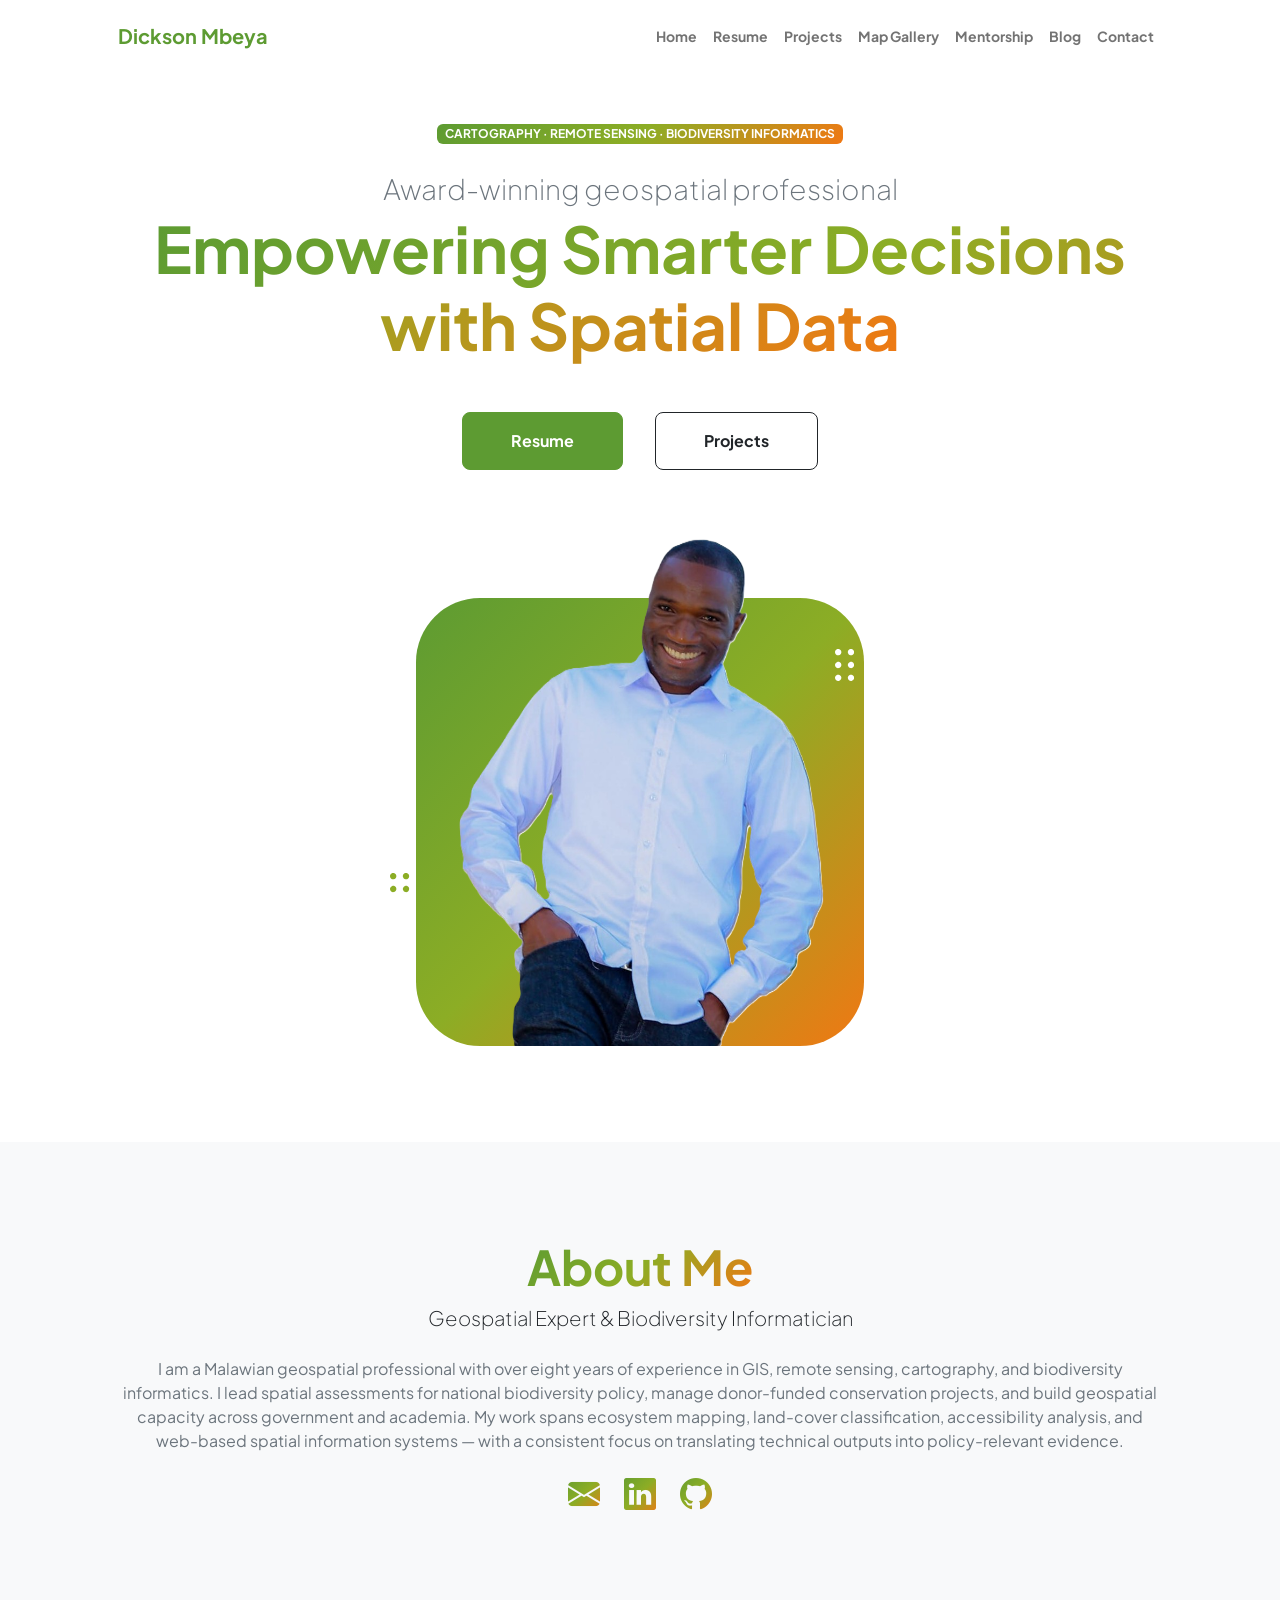
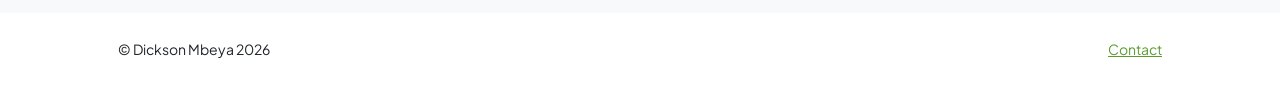
==== commit bae798b3: "Update home page" ====
--- a/index.html
+++ b/index.html
@@ -11,720 +11,11 @@
         <link rel="preconnect" href="https://fonts.gstatic.com" crossorigin />
         <link href="https://fonts.googleapis.com/css2?family=Plus+Jakarta+Sans:wght@100;200;300;400;500;600;700;800;900&display=swap" rel="stylesheet" />
         <link href="https://cdn.jsdelivr.net/npm/bootstrap-icons@1.8.1/font/bootstrap-icons.css" rel="stylesheet" />
-
-        <!-- ALL CSS INLINED – no external styles.css needed -->
-        <style>
-            /* ====== YOUR FULL styles.css CONTENT ====== */
-            @charset "UTF-8";
-            :root {
-                --bs-blue: #5d9b32;
-                --bs-indigo: #6610f2;
-                --bs-purple: #6f42c1;
-                --bs-pink: #f07813;
-                --bs-red: #dc3545;
-                --bs-orange: #fd7e14;
-                --bs-yellow: #ffc107;
-                --bs-green: #198754;
-                --bs-teal: #20c997;
-                --bs-cyan: #0dcaf0;
-                --bs-black: #000;
-                --bs-white: #fff;
-                --bs-gray: #6c757d;
-                --bs-gray-dark: #343a40;
-                --bs-gray-100: #f8f9fa;
-                --bs-gray-200: #e9ecef;
-                --bs-gray-300: #dee2e6;
-                --bs-gray-400: #ced4da;
-                --bs-gray-500: #adb5bd;
-                --bs-gray-600: #6c757d;
-                --bs-gray-700: #495057;
-                --bs-gray-800: #343a40;
-                --bs-gray-900: #212529;
-                --bs-primary: #5d9b32;
-                --bs-secondary: #f07813;
-                --bs-success: #198754;
-                --bs-info: #0dcaf0;
-                --bs-warning: #ffc107;
-                --bs-danger: #dc3545;
-                --bs-light: #f8f9fa;
-                --bs-dark: #212529;
-                --bs-primary-rgb: 93, 155, 50;
-                --bs-secondary-rgb: 240, 120, 19;
-                --bs-success-rgb: 25, 135, 84;
-                --bs-info-rgb: 13, 202, 240;
-                --bs-warning-rgb: 255, 193, 7;
-                --bs-danger-rgb: 220, 53, 69;
-                --bs-light-rgb: 248, 249, 250;
-                --bs-dark-rgb: 33, 37, 41;
-                --bs-white-rgb: 255, 255, 255;
-                --bs-black-rgb: 0, 0, 0;
-                --bs-body-color-rgb: 33, 37, 41;
-                --bs-body-bg-rgb: 255, 255, 255;
-                --bs-font-sans-serif: "Plus Jakarta Sans";
-                --bs-font-monospace: SFMono-Regular, Menlo, Monaco, Consolas, "Liberation Mono", "Courier New", monospace;
-                --bs-gradient: linear-gradient(180deg, rgba(255,255,255,0.15), rgba(255,255,255,0));
-                --bs-body-font-family: var(--bs-font-sans-serif);
-                --bs-body-font-size: 1rem;
-                --bs-body-font-weight: 400;
-                --bs-body-line-height: 1.5;
-                --bs-body-color: #212529;
-                --bs-body-bg: #fff;
-                --bs-border-width: 1px;
-                --bs-border-style: solid;
-                --bs-border-color: #dee2e6;
-                --bs-border-color-translucent: rgba(0,0,0,0.175);
-                --bs-border-radius: 0.375rem;
-                --bs-border-radius-sm: 0.25rem;
-                --bs-border-radius-lg: 0.5rem;
-                --bs-border-radius-xl: 1rem;
-                --bs-border-radius-2xl: 2rem;
-                --bs-border-radius-pill: 50rem;
-                --bs-link-color: #5d9b32;
-                --bs-link-hover-color: #4a7d28;
-                --bs-code-color: #f07813;
-                --bs-highlight-bg: #fff3cd;
-            }
-
-            *,
-            *::before,
-            *::after { box-sizing: border-box; }
-            @media (prefers-reduced-motion: no-preference) { :root { scroll-behavior: smooth; } }
-            body {
-                margin: 0;
-                font-family: var(--bs-body-font-family);
-                font-size: var(--bs-body-font-size);
-                font-weight: var(--bs-body-font-weight);
-                line-height: var(--bs-body-line-height);
-                color: var(--bs-body-color);
-                background-color: var(--bs-body-bg);
-                -webkit-text-size-adjust: 100%;
-                -webkit-tap-highlight-color: rgba(0,0,0,0);
-            }
-            hr { margin: 1rem 0; color: inherit; border: 0; border-top: 1px solid; opacity: 0.25; }
-            h1, .h1, h2, .h2, h3, .h3, h4, .h4, h5, .h5, h6, .h6 { margin-top: 0; margin-bottom: 0.5rem; font-weight: 500; line-height: 1.2; }
-            h1, .h1 { font-size: calc(1.375rem + 1.5vw); }
-            @media (min-width: 1200px) { h1, .h1 { font-size: 2.5rem; } }
-            h2, .h2 { font-size: calc(1.325rem + 0.9vw); }
-            @media (min-width: 1200px) { h2, .h2 { font-size: 2rem; } }
-            h3, .h3 { font-size: calc(1.3rem + 0.6vw); }
-            @media (min-width: 1200px) { h3, .h3 { font-size: 1.75rem; } }
-            h4, .h4 { font-size: calc(1.275rem + 0.3vw); }
-            @media (min-width: 1200px) { h4, .h4 { font-size: 1.5rem; } }
-            h5, .h5 { font-size: 1.25rem; }
-            h6, .h6 { font-size: 1rem; }
-            p { margin-top: 0; margin-bottom: 1rem; }
-            abbr[title] { text-decoration: underline dotted; cursor: help; text-decoration-skip-ink: none; }
-            address { margin-bottom: 1rem; font-style: normal; line-height: inherit; }
-            ol, ul { padding-left: 2rem; }
-            ol, ul, dl { margin-top: 0; margin-bottom: 1rem; }
-            ol ol, ul ul, ol ul, ul ol { margin-bottom: 0; }
-            dt { font-weight: 700; }
-            dd { margin-bottom: 0.5rem; margin-left: 0; }
-            blockquote { margin: 0 0 1rem; }
-            b, strong { font-weight: bolder; }
-            small, .small { font-size: 0.875em; }
-            mark, .mark { padding: 0.1875em; background-color: var(--bs-highlight-bg); }
-            sub, sup { position: relative; font-size: 0.75em; line-height: 0; vertical-align: baseline; }
-            sub { bottom: -0.25em; }
-            sup { top: -0.5em; }
-            a { color: var(--bs-link-color); text-decoration: underline; }
-            a:hover { color: var(--bs-link-hover-color); }
-            a:not([href]):not([class]), a:not([href]):not([class]):hover { color: inherit; text-decoration: none; }
-            pre, code, kbd, samp { font-family: var(--bs-font-monospace); font-size: 1em; }
-            pre { display: block; margin-top: 0; margin-bottom: 1rem; overflow: auto; font-size: 0.875em; }
-            pre code { font-size: inherit; color: inherit; word-break: normal; }
-            code { font-size: 0.875em; color: var(--bs-code-color); word-wrap: break-word; }
-            a > code { color: inherit; }
-            kbd { padding: 0.1875rem 0.375rem; font-size: 0.875em; color: var(--bs-body-bg); background-color: var(--bs-body-color); border-radius: 0.25rem; }
-            kbd kbd { padding: 0; font-size: 1em; }
-            figure { margin: 0 0 1rem; }
-            img, svg { vertical-align: middle; }
-            table { caption-side: bottom; border-collapse: collapse; }
-            caption { padding-top: 0.5rem; padding-bottom: 0.5rem; color: #6c757d; text-align: left; }
-            th { text-align: inherit; text-align: -webkit-match-parent; }
-            thead, tbody, tfoot, tr, td, th { border-color: inherit; border-style: solid; border-width: 0; }
-            label { display: inline-block; }
-            button { border-radius: 0; }
-            button:focus:not(:focus-visible) { outline: 0; }
-            input, button, select, optgroup, textarea { margin: 0; font-family: inherit; font-size: inherit; line-height: inherit; }
-            button, select { text-transform: none; }
-            [role=button] { cursor: pointer; }
-            select { word-wrap: normal; }
-            select:disabled { opacity: 1; }
-            [list]:not([type=date]):not([type=datetime-local]):not([type=month]):not([type=week]):not([type=time])::-webkit-calendar-picker-indicator { display: none !important; }
-            button, [type=button], [type=reset], [type=submit] { -webkit-appearance: button; }
-            button:not(:disabled), [type=button]:not(:disabled), [type=reset]:not(:disabled), [type=submit]:not(:disabled) { cursor: pointer; }
-            ::-moz-focus-inner { padding: 0; border-style: none; }
-            textarea { resize: vertical; }
-            fieldset { min-width: 0; padding: 0; margin: 0; border: 0; }
-            legend { float: left; width: 100%; padding: 0; margin-bottom: 0.5rem; font-size: calc(1.275rem + 0.3vw); line-height: inherit; }
-            @media (min-width: 1200px) { legend { font-size: 1.5rem; } }
-            legend + * { clear: left; }
-            ::-webkit-datetime-edit-fields-wrapper, ::-webkit-datetime-edit-text, ::-webkit-datetime-edit-minute,
-            ::-webkit-datetime-edit-hour-field, ::-webkit-datetime-edit-day-field, ::-webkit-datetime-edit-month-field,
-            ::-webkit-datetime-edit-year-field { padding: 0; }
-            ::-webkit-inner-spin-button { height: auto; }
-            [type=search] { outline-offset: -2px; -webkit-appearance: textfield; }
-            ::-webkit-search-decoration { -webkit-appearance: none; }
-            ::-webkit-color-swatch-wrapper { padding: 0; }
-            ::file-selector-button { font: inherit; -webkit-appearance: button; }
-            output { display: inline-block; }
-            iframe { border: 0; }
-            summary { display: list-item; cursor: pointer; }
-            progress { vertical-align: baseline; }
-            [hidden] { display: none !important; }
-
-            .lead { font-size: 1.25rem; font-weight: 300; }
-            .display-1 { font-size: calc(1.625rem + 4.5vw); font-weight: 300; line-height: 1.2; }
-            @media (min-width: 1200px) { .display-1 { font-size: 5rem; } }
-            .display-2 { font-size: calc(1.575rem + 3.9vw); font-weight: 300; line-height: 1.2; }
-            @media (min-width: 1200px) { .display-2 { font-size: 4.5rem; } }
-            .display-3 { font-size: calc(1.525rem + 3.3vw); font-weight: 300; line-height: 1.2; }
-            @media (min-width: 1200px) { .display-3 { font-size: 4rem; } }
-            .display-4 { font-size: calc(1.475rem + 2.7vw); font-weight: 300; line-height: 1.2; }
-            @media (min-width: 1200px) { .display-4 { font-size: 3.5rem; } }
-            .display-5 { font-size: calc(1.425rem + 2.1vw); font-weight: 300; line-height: 1.2; }
-            @media (min-width: 1200px) { .display-5 { font-size: 3rem; } }
-            .display-6 { font-size: calc(1.375rem + 1.5vw); font-weight: 300; line-height: 1.2; }
-            @media (min-width: 1200px) { .display-6 { font-size: 2.5rem; } }
-            .list-unstyled { padding-left: 0; list-style: none; }
-            .list-inline { padding-left: 0; list-style: none; }
-            .list-inline-item { display: inline-block; }
-            .list-inline-item:not(:last-child) { margin-right: 0.5rem; }
-            .initialism { font-size: 0.875em; text-transform: uppercase; }
-            .blockquote { margin-bottom: 1rem; font-size: 1.25rem; }
-            .blockquote > :last-child { margin-bottom: 0; }
-            .blockquote-footer { margin-top: -1rem; margin-bottom: 1rem; font-size: 0.875em; color: #6c757d; }
-            .blockquote-footer::before { content: "— "; }
-            .img-fluid { max-width: 100%; height: auto; }
-            .img-thumbnail { padding: 0.25rem; background-color: #fff; border: 1px solid var(--bs-border-color); border-radius: 0.375rem; max-width: 100%; height: auto; }
-            .figure { display: inline-block; }
-            .figure-img { margin-bottom: 0.5rem; line-height: 1; }
-            .figure-caption { font-size: 0.875em; color: #6c757d; }
-            .container, .container-fluid, .container-xxl, .container-xl, .container-lg, .container-md, .container-sm {
-                --bs-gutter-x: 1.5rem;
-                --bs-gutter-y: 0;
-                width: 100%;
-                padding-right: calc(var(--bs-gutter-x) * 0.5);
-                padding-left: calc(var(--bs-gutter-x) * 0.5);
-                margin-right: auto;
-                margin-left: auto;
-            }
-            @media (min-width: 576px) { .container-sm, .container { max-width: 540px; } }
-            @media (min-width: 768px) { .container-md, .container-sm, .container { max-width: 720px; } }
-            @media (min-width: 992px) { .container-lg, .container-md, .container-sm, .container { max-width: 960px; } }
-            @media (min-width: 1200px) { .container-xl, .container-lg, .container-md, .container-sm, .container { max-width: 1140px; } }
-            @media (min-width: 1400px) { .container-xxl, .container-xl, .container-lg, .container-md, .container-sm, .container { max-width: 1320px; } }
-            .row {
-                --bs-gutter-x: 1.5rem;
-                --bs-gutter-y: 0;
-                display: flex;
-                flex-wrap: wrap;
-                margin-top: calc(-1 * var(--bs-gutter-y));
-                margin-right: calc(-0.5 * var(--bs-gutter-x));
-                margin-left: calc(-0.5 * var(--bs-gutter-x));
-            }
-            .row > * { flex-shrink: 0; width: 100%; max-width: 100%; padding-right: calc(var(--bs-gutter-x) * 0.5); padding-left: calc(var(--bs-gutter-x) * 0.5); margin-top: var(--bs-gutter-y); }
-            .col { flex: 1 0 0%; }
-            .row-cols-auto > * { flex: 0 0 auto; width: auto; }
-            .row-cols-1 > * { flex: 0 0 auto; width: 100%; }
-            .row-cols-2 > * { flex: 0 0 auto; width: 50%; }
-            .row-cols-3 > * { flex: 0 0 auto; width: 33.3333333333%; }
-            .row-cols-4 > * { flex: 0 0 auto; width: 25%; }
-            .row-cols-5 > * { flex: 0 0 auto; width: 20%; }
-            .row-cols-6 > * { flex: 0 0 auto; width: 16.6666666667%; }
-            .col-auto { flex: 0 0 auto; width: auto; }
-            .col-1 { flex: 0 0 auto; width: 8.33333333%; }
-            .col-2 { flex: 0 0 auto; width: 16.66666667%; }
-            .col-3 { flex: 0 0 auto; width: 25%; }
-            .col-4 { flex: 0 0 auto; width: 33.33333333%; }
-            .col-5 { flex: 0 0 auto; width: 41.66666667%; }
-            .col-6 { flex: 0 0 auto; width: 50%; }
-            .col-7 { flex: 0 0 auto; width: 58.33333333%; }
-            .col-8 { flex: 0 0 auto; width: 66.66666667%; }
-            .col-9 { flex: 0 0 auto; width: 75%; }
-            .col-10 { flex: 0 0 auto; width: 83.33333333%; }
-            .col-11 { flex: 0 0 auto; width: 91.66666667%; }
-            .col-12 { flex: 0 0 auto; width: 100%; }
-            .offset-1 { margin-left: 8.33333333%; }
-            .offset-2 { margin-left: 16.66666667%; }
-            .offset-3 { margin-left: 25%; }
-            .offset-4 { margin-left: 33.33333333%; }
-            .offset-5 { margin-left: 41.66666667%; }
-            .offset-6 { margin-left: 50%; }
-            .offset-7 { margin-left: 58.33333333%; }
-            .offset-8 { margin-left: 66.66666667%; }
-            .offset-9 { margin-left: 75%; }
-            .offset-10 { margin-left: 83.33333333%; }
-            .offset-11 { margin-left: 91.66666667%; }
-            .g-0, .gx-0 { --bs-gutter-x: 0; }
-            .g-0, .gy-0 { --bs-gutter-y: 0; }
-            .g-1, .gx-1 { --bs-gutter-x: 0.25rem; }
-            .g-1, .gy-1 { --bs-gutter-y: 0.25rem; }
-            .g-2, .gx-2 { --bs-gutter-x: 0.5rem; }
-            .g-2, .gy-2 { --bs-gutter-y: 0.5rem; }
-            .g-3, .gx-3 { --bs-gutter-x: 1rem; }
-            .g-3, .gy-3 { --bs-gutter-y: 1rem; }
-            .g-4, .gx-4 { --bs-gutter-x: 1.5rem; }
-            .g-4, .gy-4 { --bs-gutter-y: 1.5rem; }
-            .g-5, .gx-5 { --bs-gutter-x: 3rem; }
-            .g-5, .gy-5 { --bs-gutter-y: 3rem; }
-            @media (min-width: 576px) {
-                .col-sm { flex: 1 0 0%; }
-                .row-cols-sm-auto > * { flex: 0 0 auto; width: auto; }
-                .row-cols-sm-1 > * { flex: 0 0 auto; width: 100%; }
-                .row-cols-sm-2 > * { flex: 0 0 auto; width: 50%; }
-                .row-cols-sm-3 > * { flex: 0 0 auto; width: 33.3333333333%; }
-                .row-cols-sm-4 > * { flex: 0 0 auto; width: 25%; }
-                .row-cols-sm-5 > * { flex: 0 0 auto; width: 20%; }
-                .row-cols-sm-6 > * { flex: 0 0 auto; width: 16.6666666667%; }
-                .col-sm-auto { flex: 0 0 auto; width: auto; }
-                .col-sm-1 { flex: 0 0 auto; width: 8.33333333%; }
-                .col-sm-2 { flex: 0 0 auto; width: 16.66666667%; }
-                .col-sm-3 { flex: 0 0 auto; width: 25%; }
-                .col-sm-4 { flex: 0 0 auto; width: 33.33333333%; }
-                .col-sm-5 { flex: 0 0 auto; width: 41.66666667%; }
-                .col-sm-6 { flex: 0 0 auto; width: 50%; }
-                .col-sm-7 { flex: 0 0 auto; width: 58.33333333%; }
-                .col-sm-8 { flex: 0 0 auto; width: 66.66666667%; }
-                .col-sm-9 { flex: 0 0 auto; width: 75%; }
-                .col-sm-10 { flex: 0 0 auto; width: 83.33333333%; }
-                .col-sm-11 { flex: 0 0 auto; width: 91.66666667%; }
-                .col-sm-12 { flex: 0 0 auto; width: 100%; }
-                .offset-sm-0 { margin-left: 0; }
-                .offset-sm-1 { margin-left: 8.33333333%; }
-                .offset-sm-2 { margin-left: 16.66666667%; }
-                .offset-sm-3 { margin-left: 25%; }
-                .offset-sm-4 { margin-left: 33.33333333%; }
-                .offset-sm-5 { margin-left: 41.66666667%; }
-                .offset-sm-6 { margin-left: 50%; }
-                .offset-sm-7 { margin-left: 58.33333333%; }
-                .offset-sm-8 { margin-left: 66.66666667%; }
-                .offset-sm-9 { margin-left: 75%; }
-                .offset-sm-10 { margin-left: 83.33333333%; }
-                .offset-sm-11 { margin-left: 91.66666667%; }
-                .g-sm-0, .gx-sm-0 { --bs-gutter-x: 0; }
-                .g-sm-0, .gy-sm-0 { --bs-gutter-y: 0; }
-                .g-sm-1, .gx-sm-1 { --bs-gutter-x: 0.25rem; }
-                .g-sm-1, .gy-sm-1 { --bs-gutter-y: 0.25rem; }
-                .g-sm-2, .gx-sm-2 { --bs-gutter-x: 0.5rem; }
-                .g-sm-2, .gy-sm-2 { --bs-gutter-y: 0.5rem; }
-                .g-sm-3, .gx-sm-3 { --bs-gutter-x: 1rem; }
-                .g-sm-3, .gy-sm-3 { --bs-gutter-y: 1rem; }
-                .g-sm-4, .gx-sm-4 { --bs-gutter-x: 1.5rem; }
-                .g-sm-4, .gy-sm-4 { --bs-gutter-y: 1.5rem; }
-                .g-sm-5, .gx-sm-5 { --bs-gutter-x: 3rem; }
-                .g-sm-5, .gy-sm-5 { --bs-gutter-y: 3rem; }
-            }
-            @media (min-width: 768px) {
-                .col-md { flex: 1 0 0%; }
-                .row-cols-md-auto > * { flex: 0 0 auto; width: auto; }
-                .row-cols-md-1 > * { flex: 0 0 auto; width: 100%; }
-                .row-cols-md-2 > * { flex: 0 0 auto; width: 50%; }
-                .row-cols-md-3 > * { flex: 0 0 auto; width: 33.3333333333%; }
-                .row-cols-md-4 > * { flex: 0 0 auto; width: 25%; }
-                .row-cols-md-5 > * { flex: 0 0 auto; width: 20%; }
-                .row-cols-md-6 > * { flex: 0 0 auto; width: 16.6666666667%; }
-                .col-md-auto { flex: 0 0 auto; width: auto; }
-                .col-md-1 { flex: 0 0 auto; width: 8.33333333%; }
-                .col-md-2 { flex: 0 0 auto; width: 16.66666667%; }
-                .col-md-3 { flex: 0 0 auto; width: 25%; }
-                .col-md-4 { flex: 0 0 auto; width: 33.33333333%; }
-                .col-md-5 { flex: 0 0 auto; width: 41.66666667%; }
-                .col-md-6 { flex: 0 0 auto; width: 50%; }
-                .col-md-7 { flex: 0 0 auto; width: 58.33333333%; }
-                .col-md-8 { flex: 0 0 auto; width: 66.66666667%; }
-                .col-md-9 { flex: 0 0 auto; width: 75%; }
-                .col-md-10 { flex: 0 0 auto; width: 83.33333333%; }
-                .col-md-11 { flex: 0 0 auto; width: 91.66666667%; }
-                .col-md-12 { flex: 0 0 auto; width: 100%; }
-                .offset-md-0 { margin-left: 0; }
-                .offset-md-1 { margin-left: 8.33333333%; }
-                .offset-md-2 { margin-left: 16.66666667%; }
-                .offset-md-3 { margin-left: 25%; }
-                .offset-md-4 { margin-left: 33.33333333%; }
-                .offset-md-5 { margin-left: 41.66666667%; }
-                .offset-md-6 { margin-left: 50%; }
-                .offset-md-7 { margin-left: 58.33333333%; }
-                .offset-md-8 { margin-left: 66.66666667%; }
-                .offset-md-9 { margin-left: 75%; }
-                .offset-md-10 { margin-left: 83.33333333%; }
-                .offset-md-11 { margin-left: 91.66666667%; }
-                .g-md-0, .gx-md-0 { --bs-gutter-x: 0; }
-                .g-md-0, .gy-md-0 { --bs-gutter-y: 0; }
-                .g-md-1, .gx-md-1 { --bs-gutter-x: 0.25rem; }
-                .g-md-1, .gy-md-1 { --bs-gutter-y: 0.25rem; }
-                .g-md-2, .gx-md-2 { --bs-gutter-x: 0.5rem; }
-                .g-md-2, .gy-md-2 { --bs-gutter-y: 0.5rem; }
-                .g-md-3, .gx-md-3 { --bs-gutter-x: 1rem; }
-                .g-md-3, .gy-md-3 { --bs-gutter-y: 1rem; }
-                .g-md-4, .gx-md-4 { --bs-gutter-x: 1.5rem; }
-                .g-md-4, .gy-md-4 { --bs-gutter-y: 1.5rem; }
-                .g-md-5, .gx-md-5 { --bs-gutter-x: 3rem; }
-                .g-md-5, .gy-md-5 { --bs-gutter-y: 3rem; }
-            }
-            @media (min-width: 992px) {
-                .col-lg { flex: 1 0 0%; }
-                .row-cols-lg-auto > * { flex: 0 0 auto; width: auto; }
-                .row-cols-lg-1 > * { flex: 0 0 auto; width: 100%; }
-                .row-cols-lg-2 > * { flex: 0 0 auto; width: 50%; }
-                .row-cols-lg-3 > * { flex: 0 0 auto; width: 33.3333333333%; }
-                .row-cols-lg-4 > * { flex: 0 0 auto; width: 25%; }
-                .row-cols-lg-5 > * { flex: 0 0 auto; width: 20%; }
-                .row-cols-lg-6 > * { flex: 0 0 auto; width: 16.6666666667%; }
-                .col-lg-auto { flex: 0 0 auto; width: auto; }
-                .col-lg-1 { flex: 0 0 auto; width: 8.33333333%; }
-                .col-lg-2 { flex: 0 0 auto; width: 16.66666667%; }
-                .col-lg-3 { flex: 0 0 auto; width: 25%; }
-                .col-lg-4 { flex: 0 0 auto; width: 33.33333333%; }
-                .col-lg-5 { flex: 0 0 auto; width: 41.66666667%; }
-                .col-lg-6 { flex: 0 0 auto; width: 50%; }
-                .col-lg-7 { flex: 0 0 auto; width: 58.33333333%; }
-                .col-lg-8 { flex: 0 0 auto; width: 66.66666667%; }
-                .col-lg-9 { flex: 0 0 auto; width: 75%; }
-                .col-lg-10 { flex: 0 0 auto; width: 83.33333333%; }
-                .col-lg-11 { flex: 0 0 auto; width: 91.66666667%; }
-                .col-lg-12 { flex: 0 0 auto; width: 100%; }
-                .offset-lg-0 { margin-left: 0; }
-                .offset-lg-1 { margin-left: 8.33333333%; }
-                .offset-lg-2 { margin-left: 16.66666667%; }
-                .offset-lg-3 { margin-left: 25%; }
-                .offset-lg-4 { margin-left: 33.33333333%; }
-                .offset-lg-5 { margin-left: 41.66666667%; }
-                .offset-lg-6 { margin-left: 50%; }
-                .offset-lg-7 { margin-left: 58.33333333%; }
-                .offset-lg-8 { margin-left: 66.66666667%; }
-                .offset-lg-9 { margin-left: 75%; }
-                .offset-lg-10 { margin-left: 83.33333333%; }
-                .offset-lg-11 { margin-left: 91.66666667%; }
-                .g-lg-0, .gx-lg-0 { --bs-gutter-x: 0; }
-                .g-lg-0, .gy-lg-0 { --bs-gutter-y: 0; }
-                .g-lg-1, .gx-lg-1 { --bs-gutter-x: 0.25rem; }
-                .g-lg-1, .gy-lg-1 { --bs-gutter-y: 0.25rem; }
-                .g-lg-2, .gx-lg-2 { --bs-gutter-x: 0.5rem; }
-                .g-lg-2, .gy-lg-2 { --bs-gutter-y: 0.5rem; }
-                .g-lg-3, .gx-lg-3 { --bs-gutter-x: 1rem; }
-                .g-lg-3, .gy-lg-3 { --bs-gutter-y: 1rem; }
-                .g-lg-4, .gx-lg-4 { --bs-gutter-x: 1.5rem; }
-                .g-lg-4, .gy-lg-4 { --bs-gutter-y: 1.5rem; }
-                .g-lg-5, .gx-lg-5 { --bs-gutter-x: 3rem; }
-                .g-lg-5, .gy-lg-5 { --bs-gutter-y: 3rem; }
-            }
-            @media (min-width: 1200px) {
-                .col-xl { flex: 1 0 0%; }
-                .row-cols-xl-auto > * { flex: 0 0 auto; width: auto; }
-                .row-cols-xl-1 > * { flex: 0 0 auto; width: 100%; }
-                .row-cols-xl-2 > * { flex: 0 0 auto; width: 50%; }
-                .row-cols-xl-3 > * { flex: 0 0 auto; width: 33.3333333333%; }
-                .row-cols-xl-4 > * { flex: 0 0 auto; width: 25%; }
-                .row-cols-xl-5 > * { flex: 0 0 auto; width: 20%; }
-                .row-cols-xl-6 > * { flex: 0 0 auto; width: 16.6666666667%; }
-                .col-xl-auto { flex: 0 0 auto; width: auto; }
-                .col-xl-1 { flex: 0 0 auto; width: 8.33333333%; }
-                .col-xl-2 { flex: 0 0 auto; width: 16.66666667%; }
-                .col-xl-3 { flex: 0 0 auto; width: 25%; }
-                .col-xl-4 { flex: 0 0 auto; width: 33.33333333%; }
-                .col-xl-5 { flex: 0 0 auto; width: 41.66666667%; }
-                .col-xl-6 { flex: 0 0 auto; width: 50%; }
-                .col-xl-7 { flex: 0 0 auto; width: 58.33333333%; }
-                .col-xl-8 { flex: 0 0 auto; width: 66.66666667%; }
-                .col-xl-9 { flex: 0 0 auto; width: 75%; }
-                .col-xl-10 { flex: 0 0 auto; width: 83.33333333%; }
-                .col-xl-11 { flex: 0 0 auto; width: 91.66666667%; }
-                .col-xl-12 { flex: 0 0 auto; width: 100%; }
-                .offset-xl-0 { margin-left: 0; }
-                .offset-xl-1 { margin-left: 8.33333333%; }
-                .offset-xl-2 { margin-left: 16.66666667%; }
-                .offset-xl-3 { margin-left: 25%; }
-                .offset-xl-4 { margin-left: 33.33333333%; }
-                .offset-xl-5 { margin-left: 41.66666667%; }
-                .offset-xl-6 { margin-left: 50%; }
-                .offset-xl-7 { margin-left: 58.33333333%; }
-                .offset-xl-8 { margin-left: 66.66666667%; }
-                .offset-xl-9 { margin-left: 75%; }
-                .offset-xl-10 { margin-left: 83.33333333%; }
-                .offset-xl-11 { margin-left: 91.66666667%; }
-                .g-xl-0, .gx-xl-0 { --bs-gutter-x: 0; }
-                .g-xl-0, .gy-xl-0 { --bs-gutter-y: 0; }
-                .g-xl-1, .gx-xl-1 { --bs-gutter-x: 0.25rem; }
-                .g-xl-1, .gy-xl-1 { --bs-gutter-y: 0.25rem; }
-                .g-xl-2, .gx-xl-2 { --bs-gutter-x: 0.5rem; }
-                .g-xl-2, .gy-xl-2 { --bs-gutter-y: 0.5rem; }
-                .g-xl-3, .gx-xl-3 { --bs-gutter-x: 1rem; }
-                .g-xl-3, .gy-xl-3 { --bs-gutter-y: 1rem; }
-                .g-xl-4, .gx-xl-4 { --bs-gutter-x: 1.5rem; }
-                .g-xl-4, .gy-xl-4 { --bs-gutter-y: 1.5rem; }
-                .g-xl-5, .gx-xl-5 { --bs-gutter-x: 3rem; }
-                .g-xl-5, .gy-xl-5 { --bs-gutter-y: 3rem; }
-            }
-            @media (min-width: 1400px) {
-                .col-xxl { flex: 1 0 0%; }
-                .row-cols-xxl-auto > * { flex: 0 0 auto; width: auto; }
-                .row-cols-xxl-1 > * { flex: 0 0 auto; width: 100%; }
-                .row-cols-xxl-2 > * { flex: 0 0 auto; width: 50%; }
-                .row-cols-xxl-3 > * { flex: 0 0 auto; width: 33.3333333333%; }
-                .row-cols-xxl-4 > * { flex: 0 0 auto; width: 25%; }
-                .row-cols-xxl-5 > * { flex: 0 0 auto; width: 20%; }
-                .row-cols-xxl-6 > * { flex: 0 0 auto; width: 16.6666666667%; }
-                .col-xxl-auto { flex: 0 0 auto; width: auto; }
-                .col-xxl-1 { flex: 0 0 auto; width: 8.33333333%; }
-                .col-xxl-2 { flex: 0 0 auto; width: 16.66666667%; }
-                .col-xxl-3 { flex: 0 0 auto; width: 25%; }
-                .col-xxl-4 { flex: 0 0 auto; width: 33.33333333%; }
-                .col-xxl-5 { flex: 0 0 auto; width: 41.66666667%; }
-                .col-xxl-6 { flex: 0 0 auto; width: 50%; }
-                .col-xxl-7 { flex: 0 0 auto; width: 58.33333333%; }
-                .col-xxl-8 { flex: 0 0 auto; width: 66.66666667%; }
-                .col-xxl-9 { flex: 0 0 auto; width: 75%; }
-                .col-xxl-10 { flex: 0 0 auto; width: 83.33333333%; }
-                .col-xxl-11 { flex: 0 0 auto; width: 91.66666667%; }
-                .col-xxl-12 { flex: 0 0 auto; width: 100%; }
-                .offset-xxl-0 { margin-left: 0; }
-                .offset-xxl-1 { margin-left: 8.33333333%; }
-                .offset-xxl-2 { margin-left: 16.66666667%; }
-                .offset-xxl-3 { margin-left: 25%; }
-                .offset-xxl-4 { margin-left: 33.33333333%; }
-                .offset-xxl-5 { margin-left: 41.66666667%; }
-                .offset-xxl-6 { margin-left: 50%; }
-                .offset-xxl-7 { margin-left: 58.33333333%; }
-                .offset-xxl-8 { margin-left: 66.66666667%; }
-                .offset-xxl-9 { margin-left: 75%; }
-                .offset-xxl-10 { margin-left: 83.33333333%; }
-                .offset-xxl-11 { margin-left: 91.66666667%; }
-                .g-xxl-0, .gx-xxl-0 { --bs-gutter-x: 0; }
-                .g-xxl-0, .gy-xxl-0 { --bs-gutter-y: 0; }
-                .g-xxl-1, .gx-xxl-1 { --bs-gutter-x: 0.25rem; }
-                .g-xxl-1, .gy-xxl-1 { --bs-gutter-y: 0.25rem; }
-                .g-xxl-2, .gx-xxl-2 { --bs-gutter-x: 0.5rem; }
-                .g-xxl-2, .gy-xxl-2 { --bs-gutter-y: 0.5rem; }
-                .g-xxl-3, .gx-xxl-3 { --bs-gutter-x: 1rem; }
-                .g-xxl-3, .gy-xxl-3 { --bs-gutter-y: 1rem; }
-                .g-xxl-4, .gx-xxl-4 { --bs-gutter-x: 1.5rem; }
-                .g-xxl-4, .gy-xxl-4 { --bs-gutter-y: 1.5rem; }
-                .g-xxl-5, .gx-xxl-5 { --bs-gutter-x: 3rem; }
-                .g-xxl-5, .gy-xxl-5 { --bs-gutter-y: 3rem; }
-            }
-            /* Bootstrap extras stripped for brevity – only needed classes kept */
-
-            body, html { height: 100%; }
-            .bg-gradient-primary-to-secondary { background: #5d9b32; background: linear-gradient(135deg, #5d9b32 0%, #8cad25 50%, #f07813 100%); }
-            .text-gradient { background: -webkit-linear-gradient(315deg, #5d9b32 0%, #8cad25 50%, #f07813 100%); -webkit-background-clip: text; -webkit-text-fill-color: transparent; }
-            .rounded-4 { border-radius: 1rem !important; }
-            .feature { display: inline-flex; align-items: center; justify-content: center; height: 3rem; width: 3rem; font-size: 1.5rem; }
-            .profile {
-                position: relative;
-                height: 75vw;
-                width: 75vw;
-                border-radius: 5vw;
-                margin-top: 5vw;
-                max-height: 40rem;
-                max-width: 40rem;
-                overflow: hidden; /* added to prevent overflow on small screens */
-            }
-            .profile .profile-img {
-                height: 80vw;
-                max-height: 45rem;
-                position: absolute;
-                bottom: 0;
-                left: 50%;
-                transform: translateX(-50%);
-            }
-            .profile .dots-1 { position: absolute; width: 3vw; right: 1.5vw; top: 4vw; }
-            .profile .dots-1 svg { fill: #fff; }
-            .profile .dots-4 { position: absolute; width: 3vw; left: -4vw; bottom: 4vw; }
-            .profile .dots-4 svg { fill: #8cad25; }
-            @media (min-width: 576px) {
-                .profile { height: 60vw; width: 60vw; }
-                .profile .profile-img { height: 65vw; }
-                .profile .dots-1 { width: 3vw; right: 1.5vw; }
-                .profile .dots-4 { width: 3vw; left: -4vw; }
-            }
-            @media (min-width: 768px) {
-                .profile { height: 50vw; width: 50vw; }
-                .profile .profile-img { height: 55vw; }
-                .profile .dots-1 { width: 3vw; right: 1.5vw; }
-                .profile .dots-4 { width: 3vw; left: -4vw; }
-            }
-            @media (min-width: 992px) {
-                .profile { height: 40vw; width: 40vw; }
-                .profile .profile-img { height: 45vw; }
-                .profile .dots-1 { width: 1.5vw; right: 0.75vw; }
-                .profile .dots-4 { width: 1.5vw; left: -2vw; }
-            }
-            @media (min-width: 1200px) {
-                .profile { height: 35vw; width: 35vw; }
-                .profile .profile-img { height: 40vw; }
-                .profile .dots-1 { width: 1.5vw; right: 0.75vw; }
-                .profile .dots-4 { width: 1.5vw; left: -2vw; }
-            }
-
-            /* ====== RESPONSIVE FIXES FOR SMALL SCREENS ====== */
-            @media (max-width: 576px) {
-                .profile {
-                    height: 60vw !important;
-                    width: 60vw !important;
-                    max-height: 18rem !important;
-                    max-width: 18rem !important;
-                    border-radius: 4vw !important;
-                }
-                .profile .profile-img {
-                    height: 65vw !important;
-                    max-height: 22rem !important;
-                }
-                .profile .dots-1,
-                .profile .dots-4 {
-                    display: none !important;
-                }
-            }
-            @media (max-width: 400px) {
-                .profile {
-                    height: 70vw !important;
-                    width: 70vw !important;
-                }
-                .profile .profile-img {
-                    height: 75vw !important;
-                }
-            }
-
-            /* Some essential Bootstrap utility classes (minimal) */
-            .d-flex { display: flex !important; }
-            .flex-column { flex-direction: column !important; }
-            .h-100 { height: 100% !important; }
-            .flex-shrink-0 { flex-shrink: 0 !important; }
-            .bg-white { background-color: #fff !important; }
-            .bg-light { background-color: #f8f9fa !important; }
-            .py-3 { padding-top: 1rem !important; padding-bottom: 1rem !important; }
-            .py-5 { padding-top: 3rem !important; padding-bottom: 3rem !important; }
-            .py-4 { padding-top: 1.5rem !important; padding-bottom: 1.5rem !important; }
-            .px-5 { padding-left: 3rem !important; padding-right: 3rem !important; }
-            .mb-0 { margin-bottom: 0 !important; }
-            .mb-2 { margin-bottom: 0.5rem !important; }
-            .mb-3 { margin-bottom: 1rem !important; }
-            .mb-4 { margin-bottom: 1.5rem !important; }
-            .mb-5 { margin-bottom: 3rem !important; }
-            .mt-0 { margin-top: 0 !important; }
-            .mt-3 { margin-top: 1rem !important; }
-            .mt-4 { margin-top: 1.5rem !important; }
-            .mt-5 { margin-top: 3rem !important; }
-            .mt-auto { margin-top: auto !important; }
-            .text-center { text-align: center !important; }
-            .text-muted { color: #6c757d !important; }
-            .text-white { color: #fff !important; }
-            .text-uppercase { text-transform: uppercase !important; }
-            .fw-bolder { font-weight: bolder !important; }
-            .fw-light { font-weight: 200 !important; }
-            .fs-2 { font-size: calc(1.325rem + 0.9vw) !important; }
-            .fs-3 { font-size: calc(1.3rem + 0.6vw) !important; }
-            .fs-6 { font-size: 1rem !important; }
-            .small { font-size: 0.875em !important; }
-            .gap-3 { gap: 1rem !important; }
-            .gap-4 { gap: 1.5rem !important; }
-            .col-auto { flex: 0 0 auto; width: auto; }
-            .col-xxl-5 { flex: 0 0 auto; width: 41.66666667%; }
-            .col-xxl-7 { flex: 0 0 auto; width: 58.33333333%; }
-            .col-xxl-8 { flex: 0 0 auto; width: 66.66666667%; }
-            .justify-content-center { justify-content: center !important; }
-            .justify-content-between { justify-content: space-between !important; }
-            .align-items-center { align-items: center !important; }
-            .align-items-xxl-start { align-items: flex-start !important; }
-            .d-grid { display: grid !important; }
-            .d-sm-flex { display: flex !important; }
-            @media (min-width: 576px) { .d-sm-flex { display: flex !important; } }
-            .gap-3 { gap: 1rem !important; }
-            .gap-4 { gap: 1.5rem !important; }
-            .ms-auto { margin-left: auto !important; }
-            .me-sm-3 { margin-right: 1rem !important; }
-            .justify-content-sm-center { justify-content: center !important; }
-            .justify-content-xxl-start { justify-content: flex-start !important; }
-            .text-xxl-start { text-align: left !important; }
-            .mt-xxl-0 { margin-top: 0 !important; }
-            .btn {
-                display: inline-block;
-                padding: 0.375rem 0.75rem;
-                font-size: 1rem;
-                font-weight: 400;
-                line-height: 1.5;
-                text-align: center;
-                text-decoration: none;
-                vertical-align: middle;
-                cursor: pointer;
-                border: 1px solid transparent;
-                border-radius: 0.375rem;
-                transition: color 0.15s ease-in-out, background-color 0.15s ease-in-out, border-color 0.15s ease-in-out, box-shadow 0.15s ease-in-out;
-            }
-            .btn-primary {
-                color: #fff;
-                background-color: #5d9b32;
-                border-color: #5d9b32;
-            }
-            .btn-primary:hover { background-color: #4a7d28; border-color: #4a7d28; }
-            .btn-outline-dark {
-                color: #212529;
-                border-color: #212529;
-            }
-            .btn-outline-dark:hover { color: #fff; background-color: #212529; }
-            .btn-lg { padding: 0.5rem 1rem; font-size: 1.25rem; border-radius: 0.5rem; }
-            .badge { display: inline-block; padding: 0.35em 0.65em; font-size: 0.75em; font-weight: 700; line-height: 1; color: #fff; text-align: center; white-space: nowrap; vertical-align: baseline; border-radius: 0.375rem; }
-            .navbar {
-                position: relative;
-                display: flex;
-                flex-wrap: wrap;
-                align-items: center;
-                justify-content: space-between;
-                padding: 0.5rem 0;
-            }
-            .navbar-brand { display: inline-block; padding-top: 0.3125rem; padding-bottom: 0.3125rem; margin-right: 1rem; font-size: 1.25rem; line-height: inherit; white-space: nowrap; text-decoration: none; }
-            .navbar-nav { display: flex; flex-direction: column; padding-left: 0; margin-bottom: 0; list-style: none; }
-            .nav-link { display: block; padding: 0.5rem 0; color: rgba(0,0,0,0.55); text-decoration: none; }
-            .navbar-toggler { padding: 0.25rem 0.75rem; font-size: 1.25rem; line-height: 1; background-color: transparent; border: 1px solid rgba(0,0,0,0.1); border-radius: 0.375rem; }
-            .navbar-collapse { flex-basis: 100%; flex-grow: 1; align-items: center; }
-            .container { width: 100%; padding-right: 15px; padding-left: 15px; margin-right: auto; margin-left: auto; }
-            @media (min-width: 992px) { .navbar-expand-lg { flex-wrap: nowrap; justify-content: flex-start; } .navbar-expand-lg .navbar-nav { flex-direction: row; } .navbar-expand-lg .navbar-nav .nav-link { padding-right: 0.5rem; padding-left: 0.5rem; } .navbar-expand-lg .navbar-collapse { display: flex !important; flex-basis: auto; } .navbar-expand-lg .navbar-toggler { display: none; } }
-            /* minimal row/col for layout */
-            .row { display: flex; flex-wrap: wrap; margin-right: -15px; margin-left: -15px; }
-            .col-xxl-5, .col-xxl-7, .col-xxl-8 { position: relative; width: 100%; padding-right: 15px; padding-left: 15px; }
-            @media (min-width: 1400px) {
-                .col-xxl-5 { flex: 0 0 41.66666667%; max-width: 41.66666667%; }
-                .col-xxl-7 { flex: 0 0 58.33333333%; max-width: 58.33333333%; }
-                .col-xxl-8 { flex: 0 0 66.66666667%; max-width: 66.66666667%; }
-            }
-            .text-center { text-align: center; }
-            .text-xxl-start { text-align: left; }
-            @media (min-width: 1400px) { .text-xxl-start { text-align: left; } }
-            .mt-xxl-0 { margin-top: 0; }
-            .justify-content-xxl-start { justify-content: flex-start; }
-            .ms-auto { margin-left: auto; }
-            .me-sm-3 { margin-right: 1rem; }
-            .d-grid { display: grid; }
-            .d-sm-flex { display: flex; }
-            @media (min-width: 576px) { .d-sm-flex { display: flex; } }
-            .gap-3 { gap: 1rem; }
-            .gap-4 { gap: 1.5rem; }
-            .justify-content-sm-center { justify-content: center; }
-            .mt-5 { margin-top: 3rem; }
-            .mt-xxl-0 { margin-top: 0; }
-            .fw-bolder { font-weight: bolder; }
-            .fw-light { font-weight: 200; }
-            .fs-6 { font-size: 1rem; }
-            .fs-2 { font-size: calc(1.325rem + 0.9vw); }
-            .fs-3 { font-size: calc(1.3rem + 0.6vw); }
-            .display-5 { font-size: calc(1.425rem + 2.1vw); font-weight: 300; line-height: 1.2; }
-            @media (min-width: 1200px) { .display-5 { font-size: 3rem; } }
-            .display-3 { font-size: calc(1.525rem + 3.3vw); font-weight: 300; line-height: 1.2; }
-            @media (min-width: 1200px) { .display-3 { font-size: 4rem; } }
-            .text-gradient { background: -webkit-linear-gradient(315deg, #5d9b32 0%, #8cad25 50%, #f07813 100%); -webkit-background-clip: text; -webkit-text-fill-color: transparent; }
-            .btn-link { color: #5d9b32; text-decoration: underline; background: transparent; border: none; }
-            .btn-link:hover { color: #4a7d28; }
-            .bg-white { background-color: #fff; }
-            .bg-light { background-color: #f8f9fa; }
-            .shadow { box-shadow: 0 0.5rem 1rem rgba(0,0,0,0.15); }
-            .rounded-4 { border-radius: 1rem; }
-            .border-0 { border: 0; }
-        </style>
+        <link href="css/styles.css" rel="stylesheet" />
     </head>
     <body class="d-flex flex-column h-100">
         <main class="flex-shrink-0">
-            <!-- Navigation (unchanged) -->
+            <!-- Navigation-->
             <nav class="navbar navbar-expand-lg navbar-light bg-white py-3">
                 <div class="container px-5">
                     <a class="navbar-brand" href="index.html"><span class="fw-bolder text-primary">Dickson Mbeya</span></a>
@@ -742,8 +33,7 @@
                     </div>
                 </div>
             </nav>
-
-            <!-- Header (same as before) -->
+            <!-- Header-->
             <header class="py-5">
                 <div class="container px-5 pb-5">
                     <div class="row gx-5 align-items-center">
@@ -790,8 +80,7 @@
                     </div>
                 </div>
             </header>
-
-            <!-- About Section -->
+            <!-- About Section-->
             <section class="bg-light py-5">
                 <div class="container px-5">
                     <div class="row gx-5 justify-content-center">
@@ -811,20 +100,18 @@
                 </div>
             </section>
         </main>
-
-        <!-- Footer -->
+        <!-- Footer-->
         <footer class="bg-white py-4 mt-auto">
             <div class="container px-5">
                 <div class="row align-items-center justify-content-between flex-column flex-sm-row">
-                    <div class="col-auto"><div class="small m-0">&copy; 2026 Dickson Mbeya</div></div>
+                    <div class="col-auto"><div class="small m-0">&copy; Dickson Mbeya 2026</div></div>
                     <div class="col-auto">
                         <a class="small" href="contact.html">Contact</a>
                     </div>
                 </div>
             </div>
         </footer>
-
         <script src="https://cdn.jsdelivr.net/npm/bootstrap@5.2.3/dist/js/bootstrap.bundle.min.js"></script>
         <script src="js/scripts.js"></script>
     </body>
-</html>+</html>
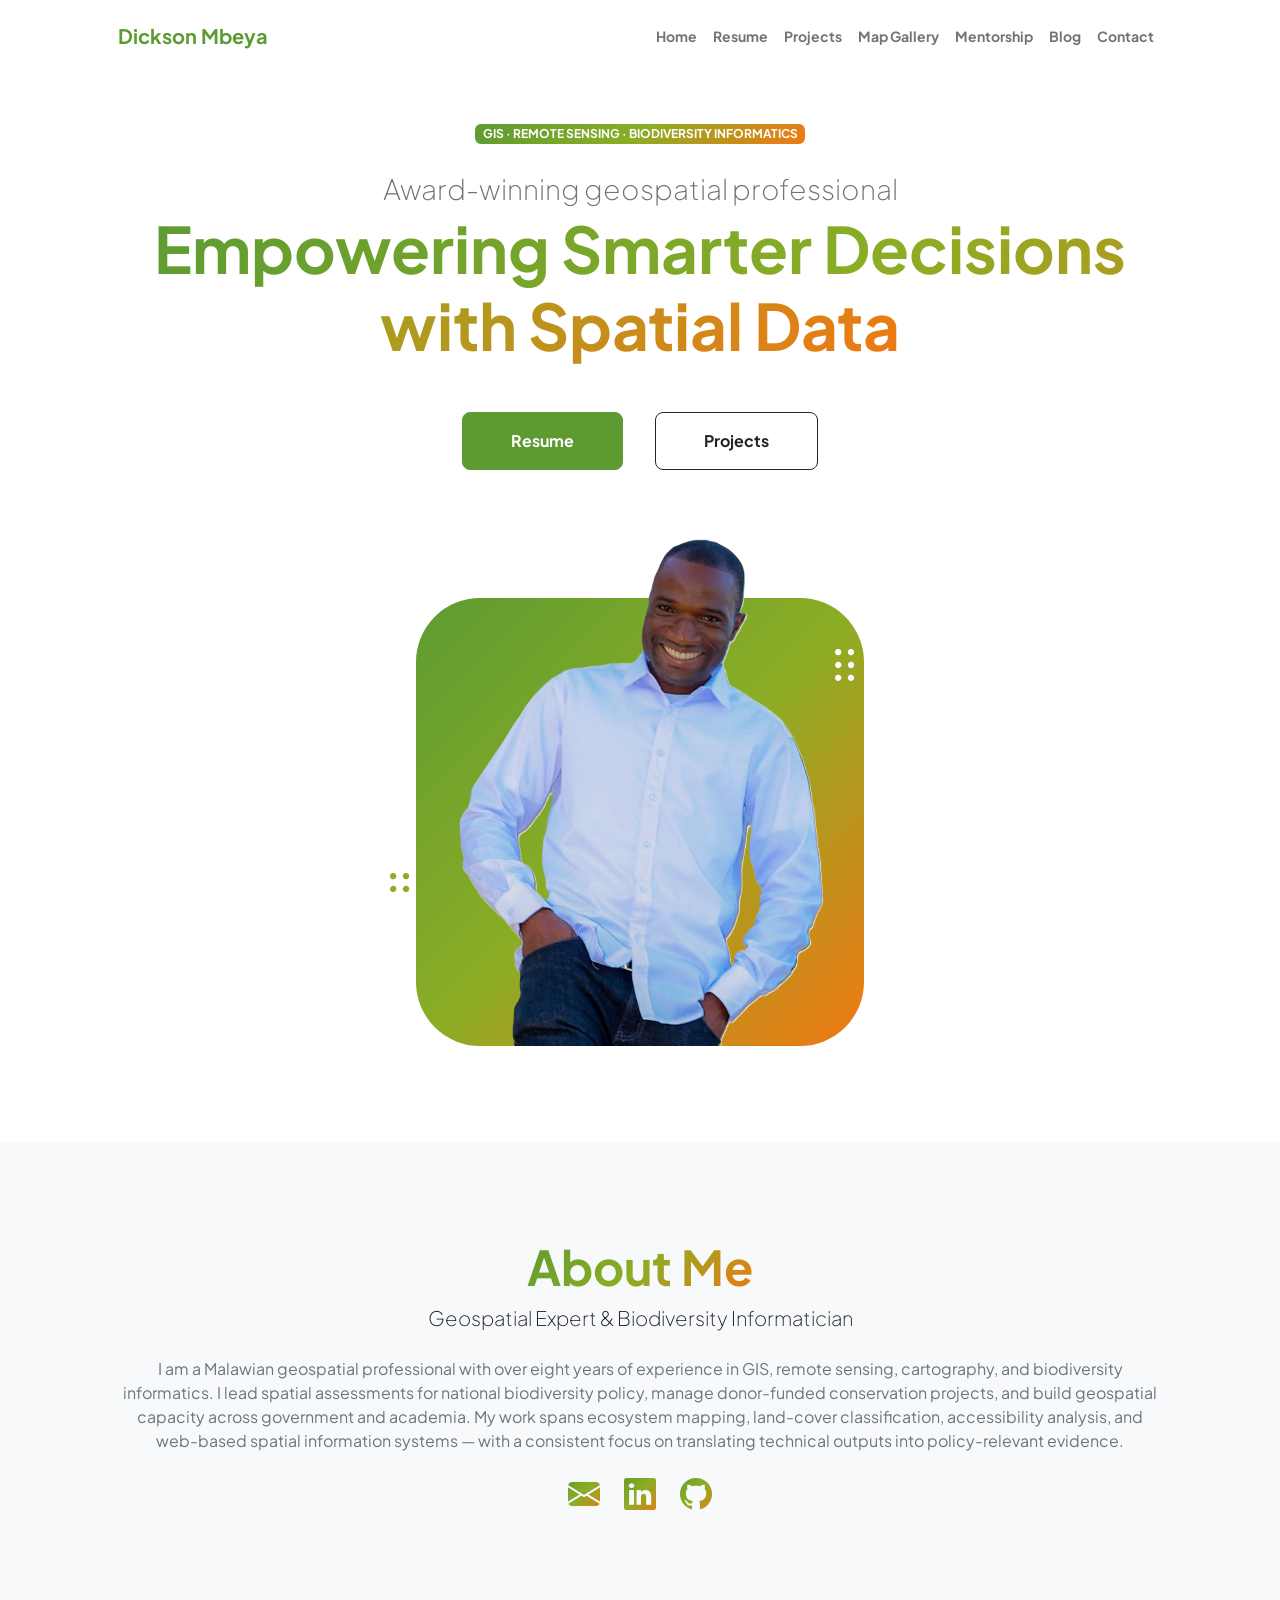
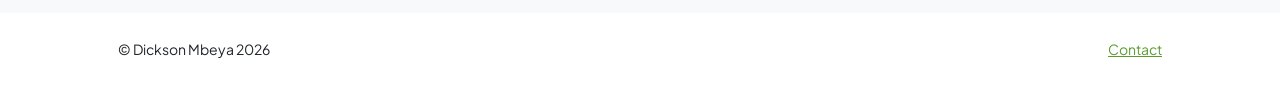
==== commit b3fd6e2e: "Update home page" ====
--- a/index.html
+++ b/index.html
@@ -39,7 +39,7 @@
                     <div class="row gx-5 align-items-center">
                         <div class="col-xxl-5">
                             <div class="text-center text-xxl-start">
-                                <div class="badge bg-gradient-primary-to-secondary text-white mb-4"><div class="text-uppercase">Cartography &middot; Remote Sensing &middot; Biodiversity Informatics</div></div>
+                                <div class="badge bg-gradient-primary-to-secondary text-white mb-4"><div class="text-uppercase">GIS &middot; Remote Sensing &middot; Biodiversity Informatics</div></div>
                                 <div class="fs-3 fw-light text-muted">Award-winning geospatial professional</div>
                                 <h1 class="display-3 fw-bolder mb-5"><span class="text-gradient d-inline">Empowering Smarter Decisions with Spatial Data</span></h1>
                                 <div class="d-grid gap-3 d-sm-flex justify-content-sm-center justify-content-xxl-start mb-3">
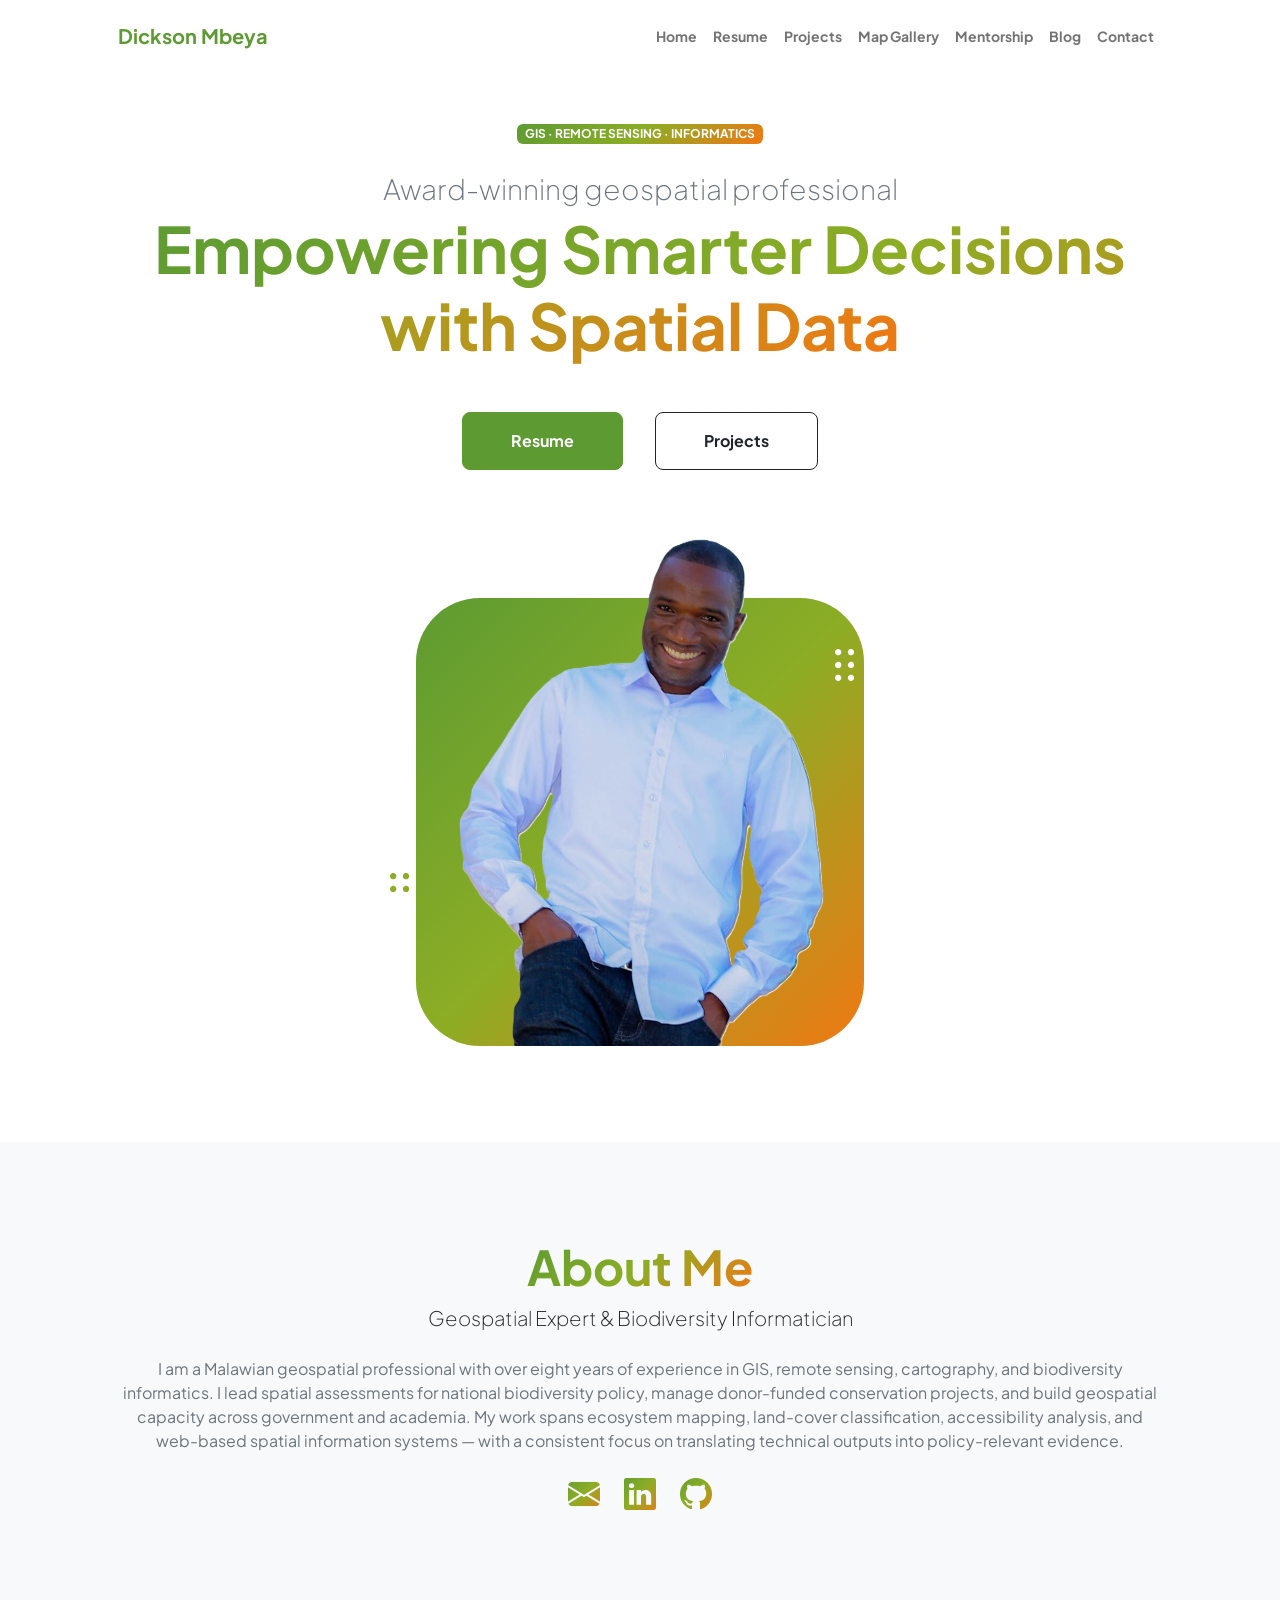
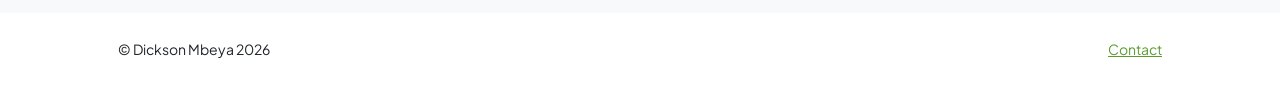
==== commit 1562cfb0: "Update home page" ====
--- a/index.html
+++ b/index.html
@@ -39,7 +39,7 @@
                     <div class="row gx-5 align-items-center">
                         <div class="col-xxl-5">
                             <div class="text-center text-xxl-start">
-                                <div class="badge bg-gradient-primary-to-secondary text-white mb-4"><div class="text-uppercase">GIS &middot; Remote Sensing &middot; Biodiversity Informatics</div></div>
+                                <div class="badge bg-gradient-primary-to-secondary text-white mb-4"><div class="text-uppercase">GIS &middot; Remote Sensing &middot; Informatics</div></div>
                                 <div class="fs-3 fw-light text-muted">Award-winning geospatial professional</div>
                                 <h1 class="display-3 fw-bolder mb-5"><span class="text-gradient d-inline">Empowering Smarter Decisions with Spatial Data</span></h1>
                                 <div class="d-grid gap-3 d-sm-flex justify-content-sm-center justify-content-xxl-start mb-3">
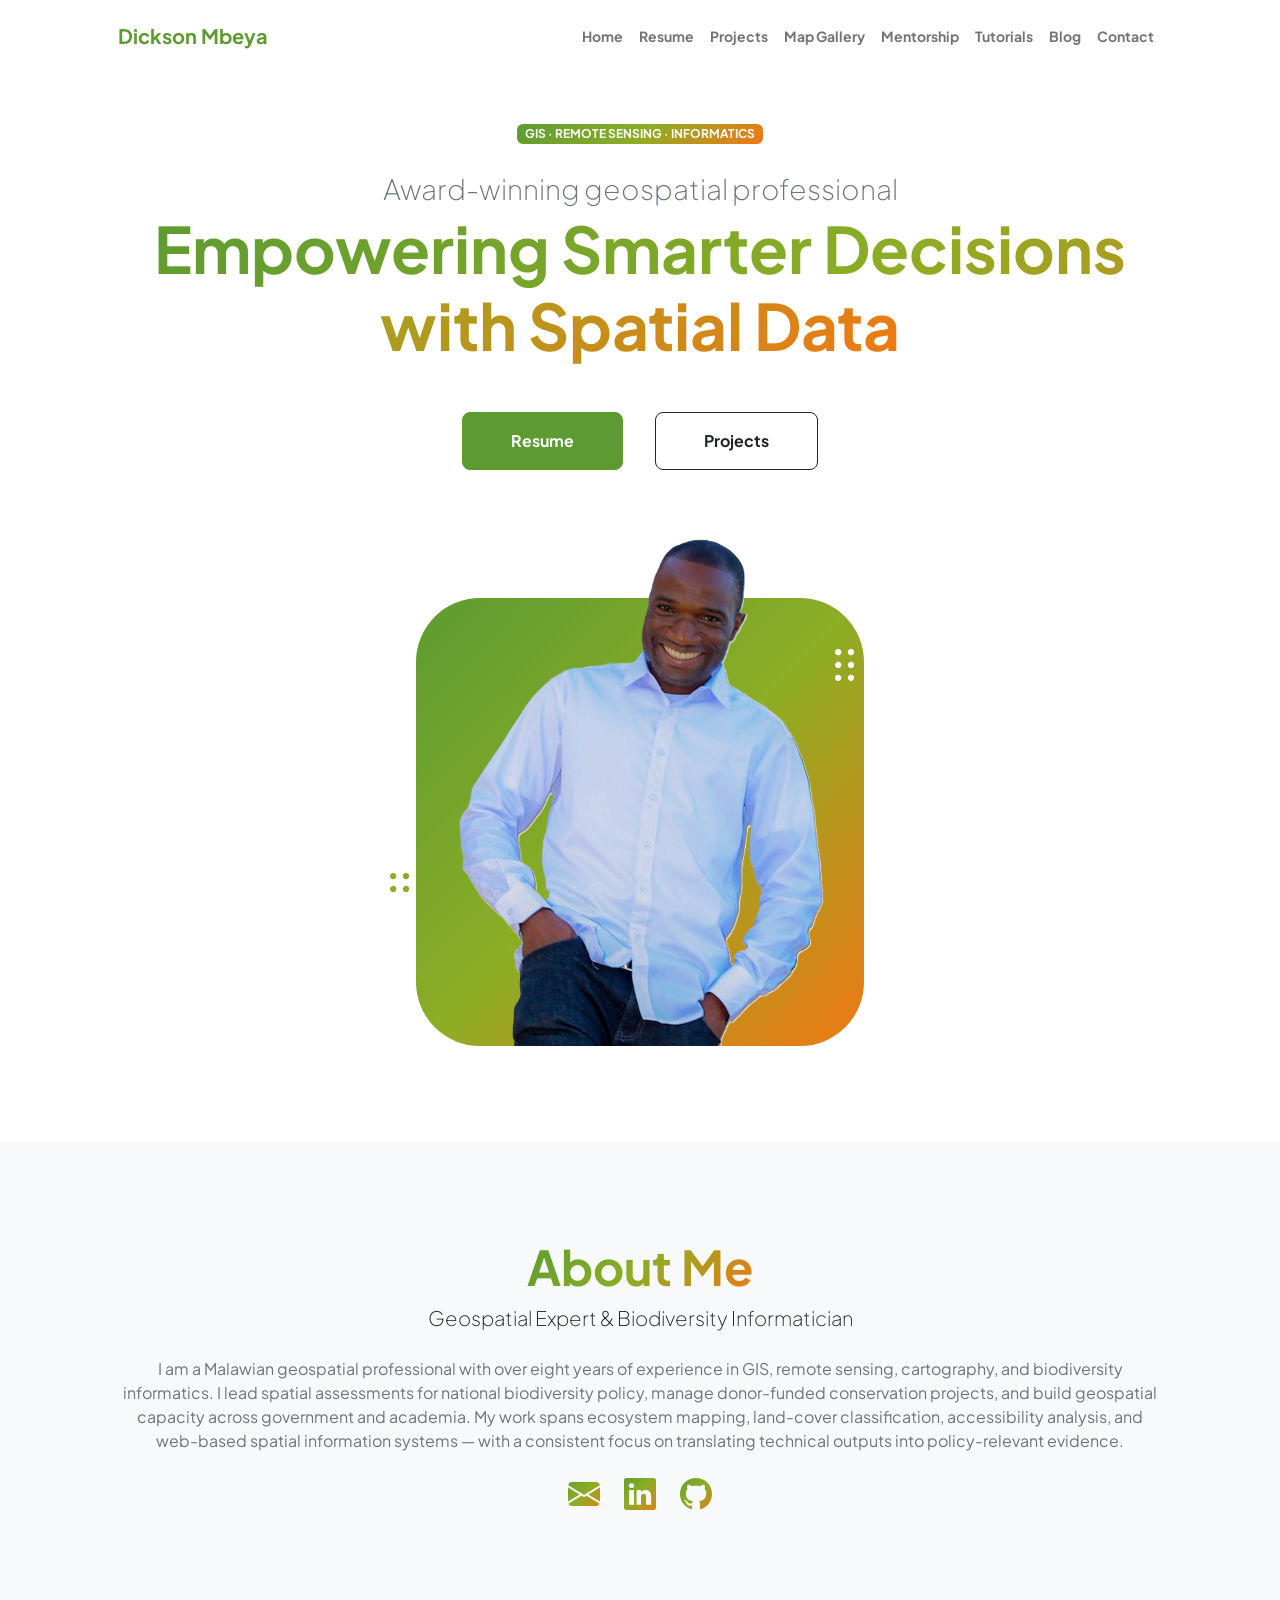
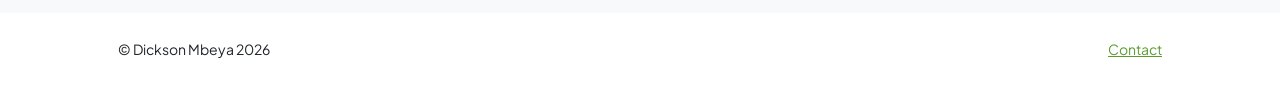
==== commit d97cc3f7: "Update map gallery" ====
--- a/index.html
+++ b/index.html
@@ -27,7 +27,8 @@
                             <li class="nav-item"><a class="nav-link" href="projects.html">Projects</a></li>
                             <li class="nav-item"><a class="nav-link" href="map-gallery.html">Map Gallery</a></li>
                             <li class="nav-item"><a class="nav-link" href="mentorship.html">Mentorship</a></li>
-                            <li class="nav-item"><a class="nav-link" href="blog.html">Blog</a></li>
+                            <li class="nav-item"><a class="nav-link" href="https://www.dicksonmbeya.com/rforgisrstutorials">Tutorials</a></li>
+                            <li class="nav-item"><a class="nav-link" href="https://www.dicksonmbeya.com/blog">Blog</a></li>
                             <li class="nav-item"><a class="nav-link" href="contact.html">Contact</a></li>
                         </ul>
                     </div>
